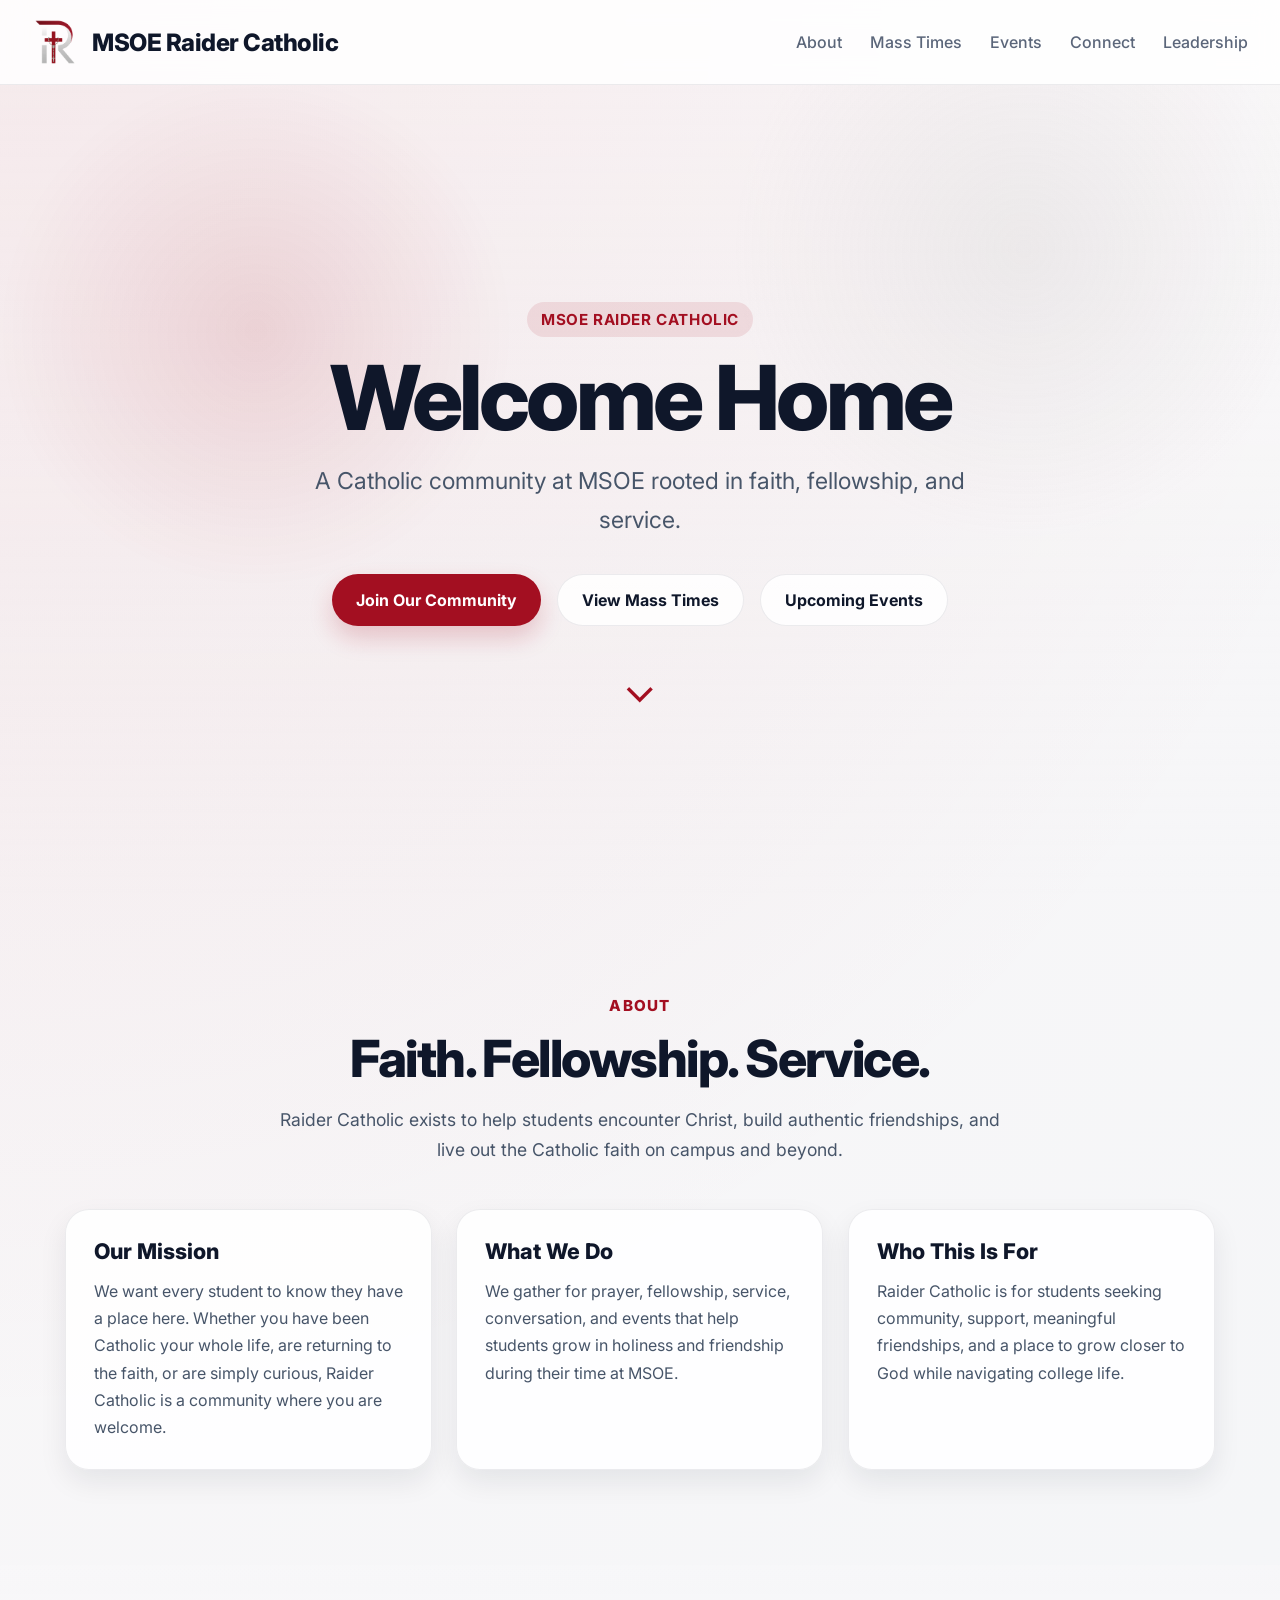
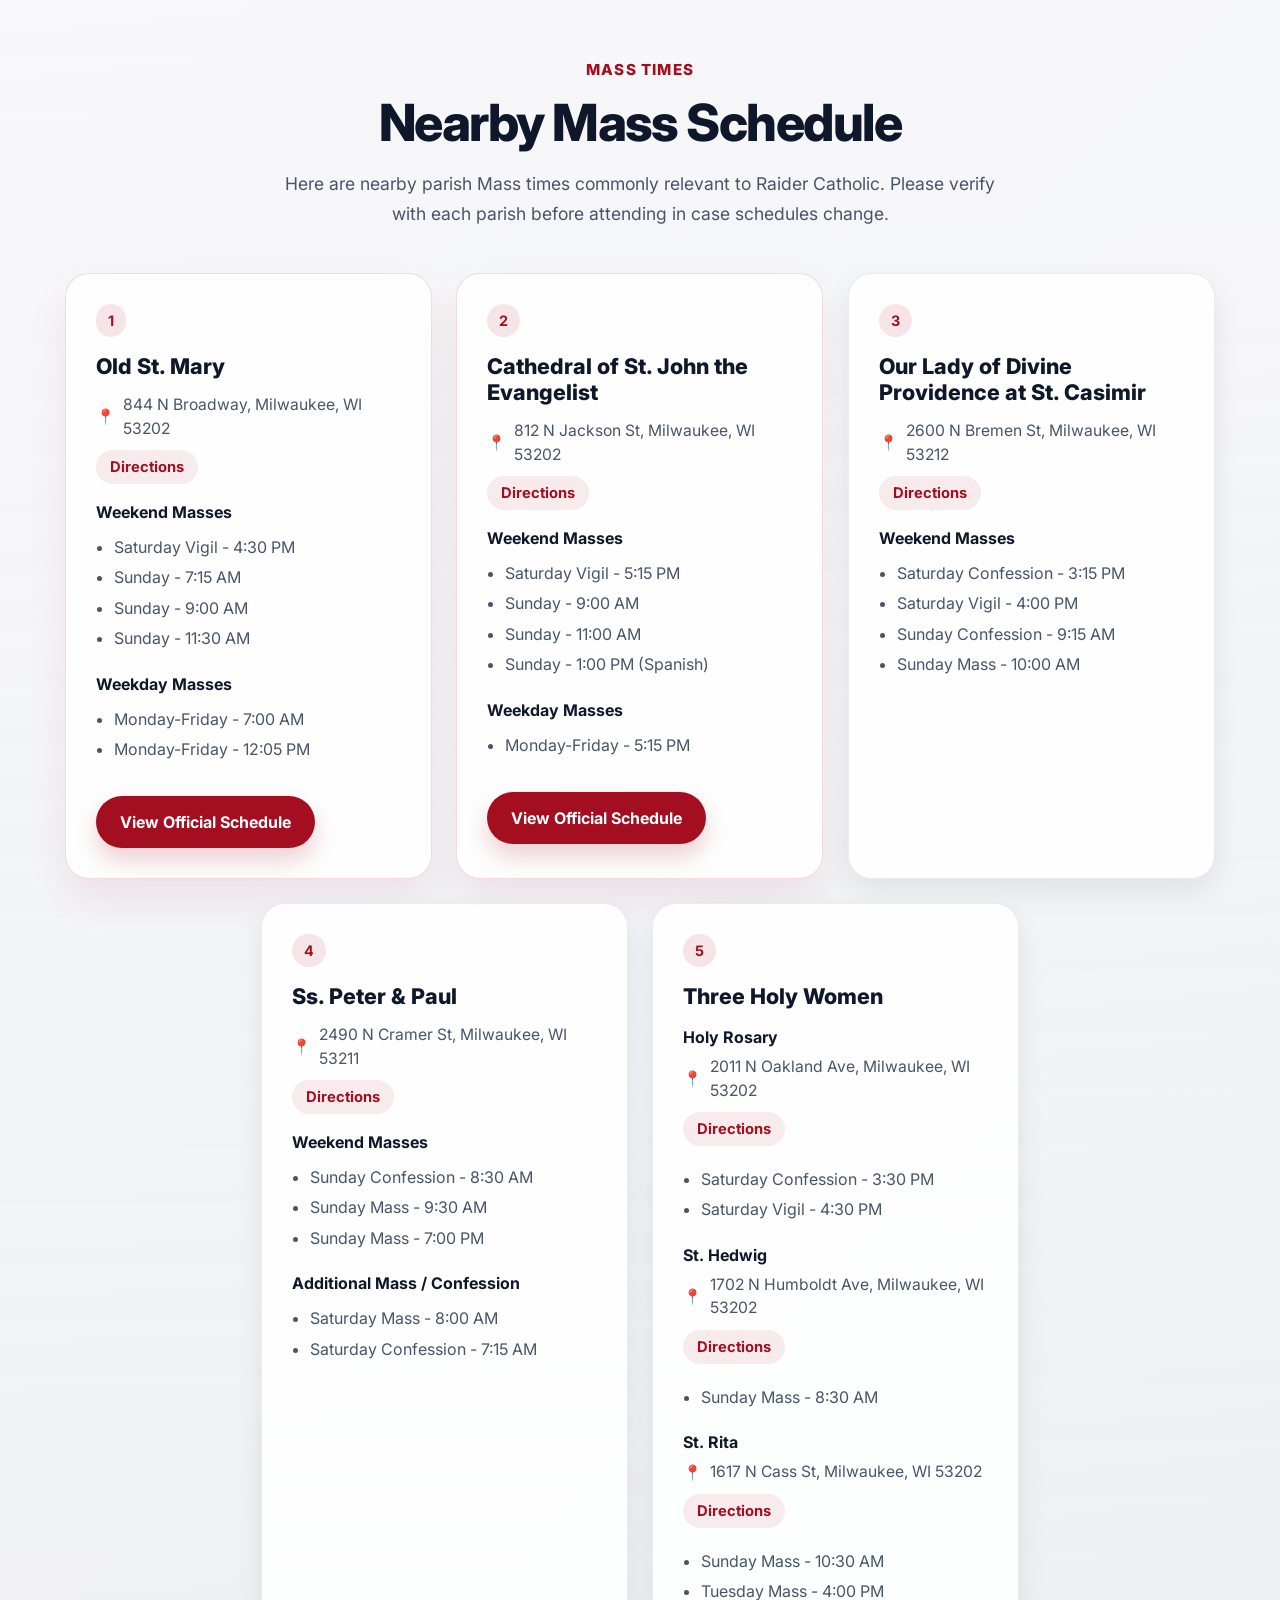
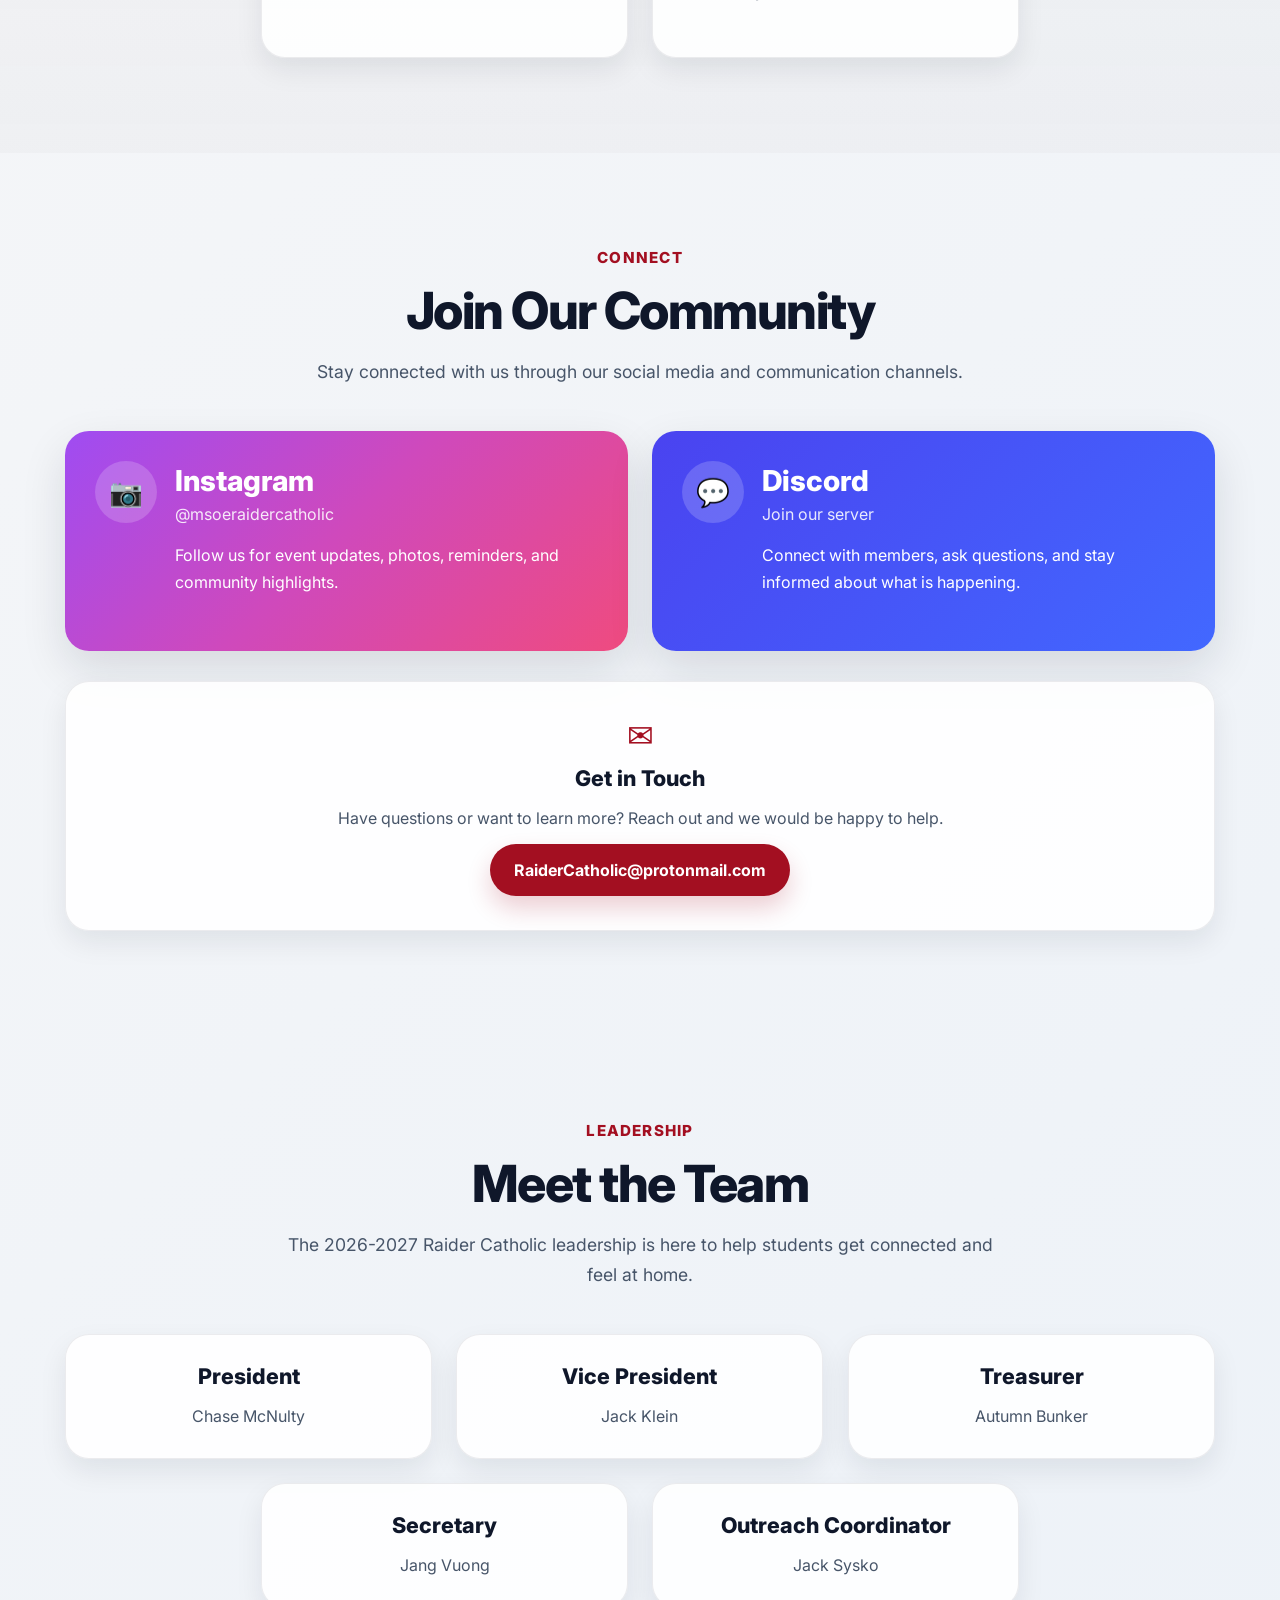
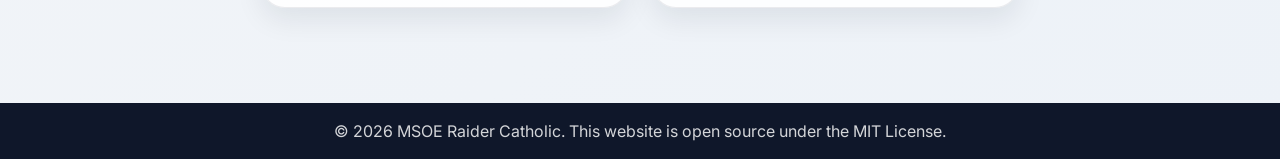
==== index.html @ ee0bc398 "Baseline before Holy Week update (2026-03-29)" ====
<!DOCTYPE html>
<html lang="en">
<head>
  <meta charset="UTF-8" />
  <meta name="viewport" content="width=device-width, initial-scale=1.0" />
  <title>MSOE Raider Catholic</title>
  <link rel="icon" type="image/png" sizes="32x32" href="assets/favicon-32.png">
  <link rel="icon" type="image/png" sizes="48x48" href="assets/favicon-48.png">
  <link rel="apple-touch-icon" sizes="180x180" href="assets/apple-touch-icon.png">
  <meta property="og:title" content="MSOE Raider Catholic | Faith, Fellowship, and Service">
  <meta property="og:description" content="MSOE Raider Catholic is a welcoming Catholic community for students at Milwaukee School of Engineering seeking faith, friendship, service opportunities, and spiritual growth during college.">
  <meta property="og:type" content="website">
  <meta property="og:url" content="https://raidercatholic.com">
  <meta property="og:image" content="https://raidercatholic.com/assets/social-preview.png">
  <meta property="og:image:width" content="1200">
  <meta property="og:image:height" content="630">
  <link rel="preconnect" href="https://fonts.googleapis.com" />
  <link rel="preconnect" href="https://fonts.gstatic.com" crossorigin />
  <link
    href="https://fonts.googleapis.com/css2?family=Inter:wght@400;500;600;700;800&display=swap"
    rel="stylesheet"
  />
  <link rel="stylesheet" href="style.css?v=3" />
</head>
<body>
  <header class="site-header reveal">
    <div class="container nav-container">
      <a href="#" class="brand">
        <img src="assets/logo.png" alt="MSOE Raider Catholic logo" class="brand-logo" />
        <span class="brand-text">MSOE Raider Catholic</span>
      </a>

      <button
        class="menu-toggle"
        id="menuToggle"
        aria-label="Toggle navigation"
        aria-controls="siteNav"
        aria-expanded="false"
      >
        <span></span>
        <span></span>
        <span></span>
      </button>

      <nav class="site-nav" id="siteNav">
        <a href="#about">About</a>
        <a href="#mass-times">Mass Times</a>
        <a href="calendar.html">Events</a>
        <a href="#connect">Connect</a>
        <a href="#leadership">Leadership</a>
      </nav>
    </div>
  </header>

  <main>
    <section class="hero reveal">
      <div class="hero-overlay"></div>

      <div class="container hero-content">
        <p class="eyebrow">MSOE Raider Catholic</p>
        <h1>Welcome Home</h1>
        <p class="hero-subtitle">
          A Catholic community at MSOE rooted in faith, fellowship, and service.
        </p>

        <div class="hero-actions">
          <a href="#connect" class="button button-primary">Join Our Community</a>
          <a href="#mass-times" class="button button-secondary">View Mass Times</a>
          <a href="calendar.html" class="button button-secondary">Upcoming Events</a>
        </div>

        <button class="scroll-indicator" id="scrollButton" aria-label="Scroll down">
          &#8964;
        </button>
      </div>
    </section>

    <section class="section reveal" id="about">
      <div class="container">
        <div class="section-heading reveal">
          <p class="section-label">About</p>
          <h2>Faith. Fellowship. Service.</h2>
          <p class="section-subtitle">
            Raider Catholic exists to help students encounter Christ, build authentic
            friendships, and live out the Catholic faith on campus and beyond.
          </p>
        </div>

        <div class="about-grid">
          <div class="info-card reveal reveal-delay-1">
            <h3>Our Mission</h3>
            <p>
              We want every student to know they have a place here. Whether you have
              been Catholic your whole life, are returning to the faith, or are simply
              curious, Raider Catholic is a community where you are welcome.
            </p>
          </div>

          <div class="info-card reveal reveal-delay-2">
            <h3>What We Do</h3>
            <p>
              We gather for prayer, fellowship, service, conversation, and events that
              help students grow in holiness and friendship during their time at MSOE.
            </p>
          </div>

          <div class="info-card reveal reveal-delay-3">
            <h3>Who This Is For</h3>
            <p>
              Raider Catholic is for students seeking community, support, meaningful
              friendships, and a place to grow closer to God while navigating college life.
            </p>
          </div>
        </div>
      </div>
    </section>

    <section class="section mass-section reveal" id="mass-times">
      <div class="container">
        <div class="section-heading reveal">
          <p class="section-label">Mass Times</p>
          <h2>Nearby Mass Schedule</h2>
          <p class="section-subtitle">
            Here are nearby parish Mass times commonly relevant to Raider Catholic.
            Please verify with each parish before attending in case schedules change.
          </p>
        </div>

        <div class="mass-grid">
          <div class="mass-card featured-mass-card reveal reveal-delay-1">
            <div class="mass-badge">1</div>
            <h3>Old St. Mary</h3>

            <div class="mass-location">
              <div class="mass-location-row">
                <span class="mass-location-icon">📍</span>
                <span class="mass-address">844 N Broadway, Milwaukee, WI 53202</span>
              </div>
              <a
                class="map-chip"
                href="https://www.google.com/maps/search/?api=1&query=844+N+Broadway,+Milwaukee,+WI+53202"
                target="_blank"
                rel="noopener noreferrer"
              >
                Directions
              </a>
            </div>

            <h4>Weekend Masses</h4>
            <ul class="mass-list">
              <li>Saturday Vigil - 4:30 PM</li>
              <li>Sunday - 7:15 AM</li>
              <li>Sunday - 9:00 AM</li>
              <li>Sunday - 11:30 AM</li>
            </ul>

            <h4>Weekday Masses</h4>
            <ul class="mass-list">
              <li>Monday-Friday - 7:00 AM</li>
              <li>Monday-Friday - 12:05 PM</li>
            </ul>

            <a
              class="button button-primary button-inline"
              href="https://www.oldsaintmary.org/mass-times/"
              target="_blank"
              rel="noopener noreferrer"
            >
              View Official Schedule
            </a>
          </div>

          <div class="mass-card featured-mass-card reveal reveal-delay-2">
            <div class="mass-badge">2</div>
            <h3>Cathedral of St. John the Evangelist</h3>

            <div class="mass-location">
              <div class="mass-location-row">
                <span class="mass-location-icon">📍</span>
                <span class="mass-address">812 N Jackson St, Milwaukee, WI 53202</span>
              </div>
              <a
                class="map-chip"
                href="https://www.google.com/maps/search/?api=1&query=812+N+Jackson+St,+Milwaukee,+WI+53202"
                target="_blank"
                rel="noopener noreferrer"
              >
                Directions
              </a>
            </div>

            <h4>Weekend Masses</h4>
            <ul class="mass-list">
              <li>Saturday Vigil - 5:15 PM</li>
              <li>Sunday - 9:00 AM</li>
              <li>Sunday - 11:00 AM</li>
              <li>Sunday - 1:00 PM (Spanish)</li>
            </ul>

            <h4>Weekday Masses</h4>
            <ul class="mass-list">
              <li>Monday-Friday - 5:15 PM</li>
            </ul>

            <a
              class="button button-primary button-inline"
              href="https://www.stjohncathedral.org/index.php/schedule/"
              target="_blank"
              rel="noopener noreferrer"
            >
              View Official Schedule
            </a>
          </div>

          <div class="mass-card reveal reveal-delay-3">
            <div class="mass-badge">3</div>
            <h3>Our Lady of Divine Providence at St. Casimir</h3>

            <div class="mass-location">
              <div class="mass-location-row">
                <span class="mass-location-icon">📍</span>
                <span class="mass-address">2600 N Bremen St, Milwaukee, WI 53212</span>
              </div>
              <a
                class="map-chip"
                href="https://www.google.com/maps/search/?api=1&query=2600+N+Bremen+St,+Milwaukee,+WI+53212"
                target="_blank"
                rel="noopener noreferrer"
              >
                Directions
              </a>
            </div>

            <h4>Weekend Masses</h4>
            <ul class="mass-list">
              <li>Saturday Confession - 3:15 PM</li>
              <li>Saturday Vigil - 4:00 PM</li>
              <li>Sunday Confession - 9:15 AM</li>
              <li>Sunday Mass - 10:00 AM</li>
            </ul>
          </div>

          <div class="mass-card reveal reveal-delay-1">
            <div class="mass-badge">4</div>
            <h3>Ss. Peter &amp; Paul</h3>

            <div class="mass-location">
              <div class="mass-location-row">
                <span class="mass-location-icon">📍</span>
                <span class="mass-address">2490 N Cramer St, Milwaukee, WI 53211</span>
              </div>
              <a
                class="map-chip"
                href="https://www.google.com/maps/search/?api=1&query=2490+N+Cramer+St,+Milwaukee,+WI+53211"
                target="_blank"
                rel="noopener noreferrer"
              >
                Directions
              </a>
            </div>

            <h4>Weekend Masses</h4>
            <ul class="mass-list">
              <li>Sunday Confession - 8:30 AM</li>
              <li>Sunday Mass - 9:30 AM</li>
              <li>Sunday Mass - 7:00 PM</li>
            </ul>

            <h4>Additional Mass / Confession</h4>
            <ul class="mass-list">
              <li>Saturday Mass - 8:00 AM</li>
              <li>Saturday Confession - 7:15 AM</li>
            </ul>
          </div>

          <div class="mass-card reveal reveal-delay-2">
            <div class="mass-badge">5</div>
            <h3>Three Holy Women</h3>

            <h4>Holy Rosary</h4>
            <div class="mass-location mass-location-subgroup">
              <div class="mass-location-row">
                <span class="mass-location-icon">📍</span>
                <span class="mass-address">2011 N Oakland Ave, Milwaukee, WI 53202</span>
              </div>
              <a
                class="map-chip"
                href="https://www.google.com/maps/search/?api=1&query=2011+N+Oakland+Ave,+Milwaukee,+WI+53202"
                target="_blank"
                rel="noopener noreferrer"
              >
                Directions
              </a>
            </div>
            <ul class="mass-list">
              <li>Saturday Confession - 3:30 PM</li>
              <li>Saturday Vigil - 4:30 PM</li>
            </ul>

            <h4>St. Hedwig</h4>
            <div class="mass-location mass-location-subgroup">
              <div class="mass-location-row">
                <span class="mass-location-icon">📍</span>
                <span class="mass-address">1702 N Humboldt Ave, Milwaukee, WI 53202</span>
              </div>
              <a
                class="map-chip"
                href="https://www.google.com/maps/search/?api=1&query=1702+N+Humboldt+Ave,+Milwaukee,+WI+53202"
                target="_blank"
                rel="noopener noreferrer"
              >
                Directions
              </a>
            </div>
            <ul class="mass-list">
              <li>Sunday Mass - 8:30 AM</li>
            </ul>

            <h4>St. Rita</h4>
            <div class="mass-location mass-location-subgroup">
              <div class="mass-location-row">
                <span class="mass-location-icon">📍</span>
                <span class="mass-address">1617 N Cass St, Milwaukee, WI 53202</span>
              </div>
              <a
                class="map-chip"
                href="https://www.google.com/maps/search/?api=1&query=1617+N+Cass+St,+Milwaukee,+WI+53202"
                target="_blank"
                rel="noopener noreferrer"
              >
                Directions
              </a>
            </div>
            <ul class="mass-list">
              <li>Sunday Mass - 10:30 AM</li>
              <li>Tuesday Mass - 4:00 PM</li>
            </ul>
          </div>
        </div>
      </div>
    </section>

    <section class="section reveal" id="connect">
      <div class="container">
        <div class="section-heading reveal">
          <p class="section-label">Connect</p>
          <h2>Join Our Community</h2>
          <p class="section-subtitle">
            Stay connected with us through our social media and communication channels.
          </p>
        </div>

        <div class="card-grid">
          <a
            class="social-card instagram-card reveal reveal-delay-1"
            href="https://www.instagram.com/msoeraidercatholic/?utm_source=ig_web_button_share_sheet"
            target="_blank"
            rel="noopener noreferrer"
          >
            <div class="card-icon">📷</div>
            <div class="card-text">
              <h3>Instagram</h3>
              <p class="card-handle">@msoeraidercatholic</p>
              <p>Follow us for event updates, photos, reminders, and community highlights.</p>
            </div>
          </a>

          <a
            class="social-card discord-card reveal reveal-delay-2"
            href="https://discord.gg/pA2ScFbnUF"
            target="_blank"
            rel="noopener noreferrer"
          >
            <div class="card-icon">💬</div>
            <div class="card-text">
              <h3>Discord</h3>
              <p class="card-handle">Join our server</p>
              <p>Connect with members, ask questions, and stay informed about what is happening.</p>
            </div>
          </a>
        </div>

        <div class="contact-card reveal reveal-delay-3">
          <div class="contact-icon">✉</div>
          <h3>Get in Touch</h3>
          <p>
            Have questions or want to learn more? Reach out and we would be happy to help.
          </p>
          <a class="button button-primary button-inline" href="mailto:RaiderCatholic@protonmail.com">
            RaiderCatholic@protonmail.com
          </a>
        </div>
      </div>
    </section>

    <section class="section reveal" id="leadership">
      <div class="container">
        <div class="section-heading reveal">
          <p class="section-label">Leadership</p>
          <h2>Meet the Team</h2>
          <p class="section-subtitle">
            The 2026-2027 Raider Catholic leadership is here to help students get connected and feel at home.
          </p>
        </div>

        <div class="leadership-grid">
          <div class="leader-card reveal reveal-delay-1">
            <h3>President</h3>
            <p>Chase McNulty</p>
          </div>

          <div class="leader-card reveal reveal-delay-2">
            <h3>Vice President</h3>
            <p>Jack Klein</p>
          </div>

          <div class="leader-card reveal reveal-delay-3">
            <h3>Treasurer</h3>
            <p>Autumn Bunker</p>
          </div>

          <div class="leader-card reveal reveal-delay-1">
            <h3>Secretary</h3>
            <p>Jang Vuong</p>
          </div>

          <div class="leader-card reveal reveal-delay-2">
            <h3>Outreach Coordinator</h3>
            <p>Jack Sysko</p>
          </div>
        </div>
      </div>
    </section>
  </main>

  <footer class="site-footer reveal">
    <div class="container footer-content">
      <p>&copy; 2026 MSOE Raider Catholic. This website is open source under the MIT License.</p>
    </div>
  </footer>

  <script src="script.js?v=3"></script>
</body>
</html>
---- style.css ----
:root {
  --raider-red: #a30f21;
  --raider-red-dark: #7f0c1a;
  --raider-silver: #b9b9b9;
  --raider-silver-dark: #8f8f8f;
  --navy: #0f172a;
  --navy-soft: #475569;
  --bg-main: #f7f5f6;
  --bg-alt: #eef2f7;
  --white: #ffffff;
  --border: rgba(15, 23, 42, 0.08);
  --shadow: 0 18px 45px rgba(15, 23, 42, 0.12);
  --shadow-soft: 0 12px 28px rgba(15, 23, 42, 0.08);
  --radius-lg: 24px;
  --radius-md: 18px;
  --radius-sm: 12px;
  --max-width: 1150px;
  --header-height: 84px;
}

* {
  box-sizing: border-box;
}

html {
  scroll-behavior: smooth;
}

body {
  margin: 0;
  font-family: "Inter", Arial, Helvetica, sans-serif;
  color: var(--navy);
  background:
    radial-gradient(circle at top left, rgba(163, 15, 33, 0.08), transparent 28%),
    linear-gradient(135deg, #faf7f8 0%, #f5f6f8 45%, #edf2f8 100%);
}

img {
  display: block;
  max-width: 100%;
}

a {
  color: inherit;
  text-decoration: none;
}

button {
  font: inherit;
}

.container {
  width: min(92%, var(--max-width));
  margin: 0 auto;
}

.site-header {
  position: sticky;
  top: 0;
  z-index: 1000;
  background: rgba(255, 255, 255, 0.88);
  backdrop-filter: blur(12px);
  border-bottom: 1px solid var(--border);
}

.nav-container {
  width: 100%;
  max-width: none;
  min-height: var(--header-height);
  display: flex;
  align-items: center;
  justify-content: space-between;
  gap: 20px;
  padding: 0 32px;
  margin: 0;
}

.brand {
  display: flex;
  align-items: center;
  gap: 14px;
  flex-shrink: 0;
}

.brand-logo {
  width: 46px;
  height: 46px;
  object-fit: contain;
}

.brand-text {
  font-size: 1.5rem;
  font-weight: 800;
  letter-spacing: -0.02em;
  white-space: nowrap;
}

.site-nav {
  display: flex;
  align-items: center;
  gap: 28px;
  margin-left: auto;
}

.site-nav a {
  font-weight: 500;
  color: #5b667a;
  transition: color 0.22s ease;
}

.site-nav a:hover {
  color: var(--raider-red);
}

.menu-toggle {
  display: none;
  background: transparent;
  border: none;
  cursor: pointer;
  padding: 0;
  flex-direction: column;
  gap: 5px;
}

.menu-toggle span {
  width: 28px;
  height: 3px;
  background: var(--navy);
  border-radius: 999px;
}

.hero {
  position: relative;
  min-height: calc(100vh - var(--header-height));
  display: flex;
  align-items: center;
  justify-content: center;
  overflow: hidden;
}

.hero-overlay {
  position: absolute;
  inset: 0;
  background:
    radial-gradient(circle at 20% 30%, rgba(163, 15, 33, 0.12), transparent 22%),
    radial-gradient(circle at 80% 20%, rgba(185, 185, 185, 0.18), transparent 24%),
    linear-gradient(180deg, rgba(255, 255, 255, 0.2), rgba(255, 255, 255, 0));
  pointer-events: none;
  z-index: 1;
}

.hero-content {
  position: relative;
  text-align: center;
  padding: 120px 0 90px;
  z-index: 2;
}

.eyebrow {
  display: inline-block;
  margin: 0 0 18px;
  padding: 8px 14px;
  border-radius: 999px;
  background: rgba(163, 15, 33, 0.1);
  color: var(--raider-red);
  font-size: 0.95rem;
  font-weight: 700;
  letter-spacing: 0.04em;
  text-transform: uppercase;
}

.hero h1 {
  margin: 0;
  font-size: clamp(3rem, 7vw, 5.8rem);
  font-weight: 800;
  letter-spacing: -0.04em;
  line-height: 0.95;
}

.hero-subtitle {
  width: min(700px, 92%);
  margin: 22px auto 34px;
  font-size: clamp(1.1rem, 2vw, 1.45rem);
  line-height: 1.7;
  color: var(--navy-soft);
}

.hero-actions {
  display: flex;
  justify-content: center;
  gap: 16px;
  flex-wrap: wrap;
}

.button {
  display: inline-flex;
  align-items: center;
  justify-content: center;
  min-height: 52px;
  padding: 0 24px;
  border-radius: 999px;
  font-weight: 700;
  transition:
    transform 0.22s ease,
    background 0.22s ease,
    color 0.22s ease,
    box-shadow 0.22s ease,
    border-color 0.22s ease;
}

.button:hover {
  transform: translateY(-3px);
}

.button:active {
  transform: translateY(-1px);
}

.button-primary {
  background: var(--raider-red);
  color: var(--white);
  box-shadow: 0 12px 24px rgba(163, 15, 33, 0.2);
}

.button-primary:hover {
  background: var(--raider-red-dark);
  box-shadow: 0 18px 30px rgba(163, 15, 33, 0.24);
}

.button-secondary {
  background: rgba(255, 255, 255, 0.85);
  color: var(--navy);
  border: 1px solid rgba(15, 23, 42, 0.08);
}

.button-secondary:hover {
  background: var(--white);
  box-shadow: 0 14px 24px rgba(15, 23, 42, 0.1);
}

.button-inline {
  margin-top: 12px;
}

.scroll-indicator {
  margin-top: 32px;
  border: none;
  background: transparent;
  font-size: 2.8rem;
  color: var(--raider-red);
  cursor: pointer;
  animation: scrollCue 2.2s ease-in-out infinite;
  transition: color 0.22s ease, transform 0.22s ease;
}

.scroll-indicator:hover {
  color: var(--raider-red-dark);
}

.section {
  padding: 95px 0;
}

.section-heading {
  text-align: center;
  margin-bottom: 44px;
}

.section-label {
  margin: 0 0 12px;
  font-size: 0.95rem;
  font-weight: 800;
  letter-spacing: 0.08em;
  text-transform: uppercase;
  color: var(--raider-red);
}

.section-heading h2 {
  margin: 0;
  font-size: clamp(2rem, 4vw, 3.3rem);
  font-weight: 800;
  letter-spacing: -0.03em;
}

.section-subtitle {
  width: min(720px, 95%);
  margin: 16px auto 0;
  color: var(--navy-soft);
  font-size: 1.1rem;
  line-height: 1.7;
}

.about-grid {
  display: grid;
  grid-template-columns: repeat(3, minmax(0, 1fr));
  gap: 24px;
}

.info-card,
.leader-card,
.mass-card,
.contact-card,
.event-card {
  background: rgba(255, 255, 255, 0.88);
  border: 1px solid var(--border);
  border-radius: var(--radius-lg);
  box-shadow: var(--shadow-soft);
}

.info-card,
.leader-card {
  padding: 28px;
}

.info-card h3,
.leader-card h3,
.mass-card h3,
.contact-card h3,
.event-card h3 {
  margin: 0 0 14px;
  font-size: 1.35rem;
  font-weight: 800;
}

.info-card p,
.leader-card p,
.mass-card p,
.contact-card p,
.event-card p {
  margin: 0;
  color: var(--navy-soft);
  line-height: 1.7;
}

.mass-section {
  background: linear-gradient(180deg, rgba(255, 255, 255, 0.2), rgba(185, 185, 185, 0.08));
}

.mass-grid {
  display: grid;
  grid-template-columns: repeat(6, 1fr);
  gap: 24px;
}

.mass-card {
  padding: 30px;
}

.mass-card:nth-child(1),
.mass-card:nth-child(2),
.mass-card:nth-child(3) {
  grid-column: span 2;
}

.mass-card:nth-child(4) {
  grid-column: 2 / span 2;
}

.mass-card:nth-child(5) {
  grid-column: 4 / span 2;
}

.featured-mass-card {
  border: 1px solid rgba(163, 15, 33, 0.14);
  box-shadow: 0 20px 40px rgba(163, 15, 33, 0.08);
}

.mass-badge {
  display: inline-block;
  margin-bottom: 16px;
  padding: 8px 12px;
  border-radius: 999px;
  background: rgba(163, 15, 33, 0.1);
  color: var(--raider-red);
  font-size: 0.9rem;
  font-weight: 700;
}

.mass-location {
  display: flex;
  flex-wrap: wrap;
  align-items: center;
  gap: 10px 12px;
  margin: 0 0 18px;
}

.mass-location-subgroup {
  margin-top: -2px;
}

.mass-location-row {
  display: flex;
  align-items: center;
  gap: 8px;
  min-width: 0;
}

.mass-location-icon {
  flex-shrink: 0;
  font-size: 0.95rem;
}

.mass-address {
  color: var(--navy-soft);
  font-size: 0.98rem;
  line-height: 1.5;
}

.map-chip {
  display: inline-flex;
  align-items: center;
  justify-content: center;
  min-height: 34px;
  padding: 0 14px;
  border-radius: 999px;
  background: rgba(163, 15, 33, 0.08);
  color: var(--raider-red);
  font-size: 0.92rem;
  font-weight: 700;
  transition: background 0.22s ease, color 0.22s ease, transform 0.22s ease;
}

.map-chip:hover {
  background: rgba(163, 15, 33, 0.14);
  color: var(--raider-red-dark);
  transform: translateX(3px);
}

.mass-card h4 {
  margin: 18px 0 10px;
  font-size: 1rem;
  color: var(--navy);
}

.mass-list {
  margin: 0 0 20px;
  padding-left: 18px;
  color: var(--navy-soft);
  line-height: 1.9;
}

.card-grid {
  display: grid;
  grid-template-columns: repeat(2, minmax(0, 1fr));
  gap: 24px;
  margin-bottom: 30px;
}

.social-card {
  min-height: 220px;
  border-radius: var(--radius-lg);
  padding: 30px;
  display: flex;
  gap: 18px;
  color: var(--white);
  box-shadow: var(--shadow);
  transition: transform 0.22s ease, box-shadow 0.22s ease;
}

.social-card:hover {
  transform: translateY(-4px);
  box-shadow: 0 24px 44px rgba(15, 23, 42, 0.18);
}

.instagram-card {
  background: linear-gradient(135deg, #9f4cf2 0%, #cf49bc 48%, #ef4b7f 100%);
}

.discord-card {
  background: linear-gradient(135deg, #4a43f0 0%, #4268ff 100%);
}

.card-icon {
  width: 62px;
  height: 62px;
  flex-shrink: 0;
  display: grid;
  place-items: center;
  font-size: 1.7rem;
  border-radius: 50%;
  background: rgba(255, 255, 255, 0.18);
}

.card-text h3 {
  margin: 2px 0 6px;
  font-size: 1.8rem;
  font-weight: 800;
}

.card-handle {
  margin: 0 0 18px;
  color: rgba(255, 255, 255, 0.88);
}

.card-text p:last-child {
  margin: 0;
  line-height: 1.7;
}

.contact-card {
  text-align: center;
  padding: 34px 28px;
}

.contact-icon {
  font-size: 2rem;
  color: var(--raider-red);
  margin-bottom: 10px;
}

.leadership-grid {
  display: grid;
  grid-template-columns: repeat(6, 1fr);
  gap: 24px;
}

.leader-card {
  text-align: center;
}

.leader-card:nth-child(1),
.leader-card:nth-child(2),
.leader-card:nth-child(3) {
  grid-column: span 2;
}

.leader-card:nth-child(4) {
  grid-column: 2 / span 2;
}

.leader-card:nth-child(5) {
  grid-column: 4 / span 2;
}

/* Calendar page */
.calendar-top-section {
  padding-top: 56px;
  padding-bottom: 86px;
}

.calendar-page-title {
  margin: 0;
  font-size: clamp(2.4rem, 5vw, 4rem);
  font-weight: 800;
  letter-spacing: -0.03em;
  line-height: 1;
}

.events-grid {
  display: grid;
  gap: 24px;
  grid-template-columns: repeat(2, minmax(0, 1fr));
}

.event-card {
  padding: 28px;
}

.event-card-meta {
  display: grid;
  gap: 10px;
  margin-bottom: 16px;
}

.event-meta-row {
  display: flex;
  align-items: flex-start;
  gap: 10px;
  color: var(--navy-soft);
  font-size: 0.98rem;
  line-height: 1.6;
}

.event-meta-icon {
  flex-shrink: 0;
}

.event-description {
  margin-top: 14px;
  color: var(--navy-soft);
  white-space: pre-line;
}

.calendar-actions {
  display: flex;
  align-items: center;
  justify-content: center;
  gap: 18px;
  margin-top: 32px;
  flex-wrap: wrap;
}

.button-small {
  min-height: 42px;
  padding: 0 18px;
  font-size: 0.95rem;
}

.calendar-text-link {
  font-weight: 700;
  color: var(--raider-red);
  transition: color 0.22s ease, transform 0.22s ease;
}

.calendar-text-link:hover {
  color: var(--raider-red-dark);
  transform: translateX(3px);
}

.calendar-empty {
  grid-column: 1 / -1;
  text-align: center;
  padding: 40px 24px;
}

.site-footer {
  margin-top: 0;
  width: 100%;
}

.footer-content {
  width: 100%;
  max-width: none;
  background: var(--navy);
  text-align: center;
  color: rgba(255, 255, 255, 0.82);
  padding: 18px 16px;
  margin: 0;
}

.footer-content p {
  margin: 0;
}

/* Animations */
.reveal {
  opacity: 0;
  transform: translateY(24px);
  transition:
    opacity 0.65s ease,
    transform 0.65s ease;
  will-change: opacity, transform;
}

.reveal.is-visible {
  opacity: 1;
  transform: translateY(0);
}

.reveal-delay-1 {
  transition-delay: 0.06s;
}

.reveal-delay-2 {
  transition-delay: 0.12s;
}

.reveal-delay-3 {
  transition-delay: 0.18s;
}

@keyframes scrollCue {
  0%, 100% {
    transform: translateY(0);
    opacity: 0.75;
  }
  50% {
    transform: translateY(10px);
    opacity: 1;
  }
}

@media (prefers-reduced-motion: reduce) {
  html {
    scroll-behavior: auto;
  }

  .reveal,
  .reveal.is-visible,
  .social-card,
  .button,
  .scroll-indicator,
  .site-nav,
  .map-chip,
  .calendar-text-link {
    transition: none !important;
    transform: none !important;
    opacity: 1 !important;
    animation: none !important;
  }
}

@media (max-width: 1100px) {
  .mass-grid {
    grid-template-columns: repeat(2, minmax(0, 1fr));
  }

  .mass-card:nth-child(1),
  .mass-card:nth-child(2),
  .mass-card:nth-child(3),
  .mass-card:nth-child(4),
  .mass-card:nth-child(5) {
    grid-column: auto;
  }

  .mass-card:last-child {
    grid-column: 1 / -1;
    max-width: 420px;
    justify-self: center;
  }

  .leadership-grid {
    grid-template-columns: repeat(2, minmax(0, 1fr));
  }

  .leader-card:nth-child(1),
  .leader-card:nth-child(2),
  .leader-card:nth-child(3),
  .leader-card:nth-child(4),
  .leader-card:nth-child(5) {
    grid-column: auto;
  }

  .leader-card:last-child {
    grid-column: 1 / -1;
    max-width: 420px;
    justify-self: center;
  }
}

@media (max-width: 980px) {
  .about-grid,
  .card-grid,
  .events-grid {
    grid-template-columns: 1fr;
  }

  .brand-text {
    font-size: 1.2rem;
  }

  .nav-container {
    padding: 0 24px;
  }
}

@media (max-width: 760px) {
  .menu-toggle {
    display: flex;
  }

  .nav-container {
    padding: 0 20px;
  }

  .site-nav {
    position: absolute;
    top: var(--header-height);
    right: 20px;
    width: min(260px, 92vw);
    background: rgba(255, 255, 255, 0.97);
    border: 1px solid var(--border);
    border-radius: 18px;
    box-shadow: var(--shadow-soft);
    padding: 16px;
    flex-direction: column;
    align-items: flex-start;
    gap: 14px;
    opacity: 0;
    pointer-events: none;
    transform: translateY(-14px);
    transition: opacity 0.24s ease, transform 0.24s ease;
    margin-left: 0;
  }

  .site-nav.open {
    opacity: 1;
    pointer-events: auto;
    transform: translateY(0);
  }

  .hero-content {
    padding: 100px 0 70px;
  }

  .brand-text {
    max-width: 210px;
    line-height: 1.2;
    white-space: normal;
  }

  .mass-grid,
  .leadership-grid {
    grid-template-columns: 1fr;
  }

  .mass-card:nth-child(1),
  .mass-card:nth-child(2),
  .mass-card:nth-child(3),
  .mass-card:nth-child(4),
  .mass-card:nth-child(5) {
    grid-column: auto;
  }

  .mass-card:last-child {
    grid-column: auto;
    max-width: none;
    justify-self: stretch;
  }

  .leader-card:last-child {
    grid-column: auto;
    max-width: none;
    justify-self: stretch;
  }
}

@media (max-width: 560px) {
  :root {
    --header-height: 76px;
  }

  .nav-container {
    padding: 0 16px;
  }

  .brand-logo {
    width: 40px;
    height: 40px;
  }

  .hero h1 {
    line-height: 1.02;
  }

  .hero-actions {
    flex-direction: column;
    align-items: stretch;
  }

  .button {
    width: 100%;
  }

  .social-card {
    flex-direction: column;
    min-height: auto;
  }

  .mass-location {
    flex-direction: column;
    align-items: flex-start;
  }

  .section {
    padding: 76px 0;
  }

  .info-card,
  .leader-card,
  .mass-card,
  .contact-card,
  .event-card {
    padding: 24px;
  }

  .calendar-actions {
    flex-direction: column;
    align-items: stretch;
  }

  .calendar-text-link {
    text-align: center;
  }
}
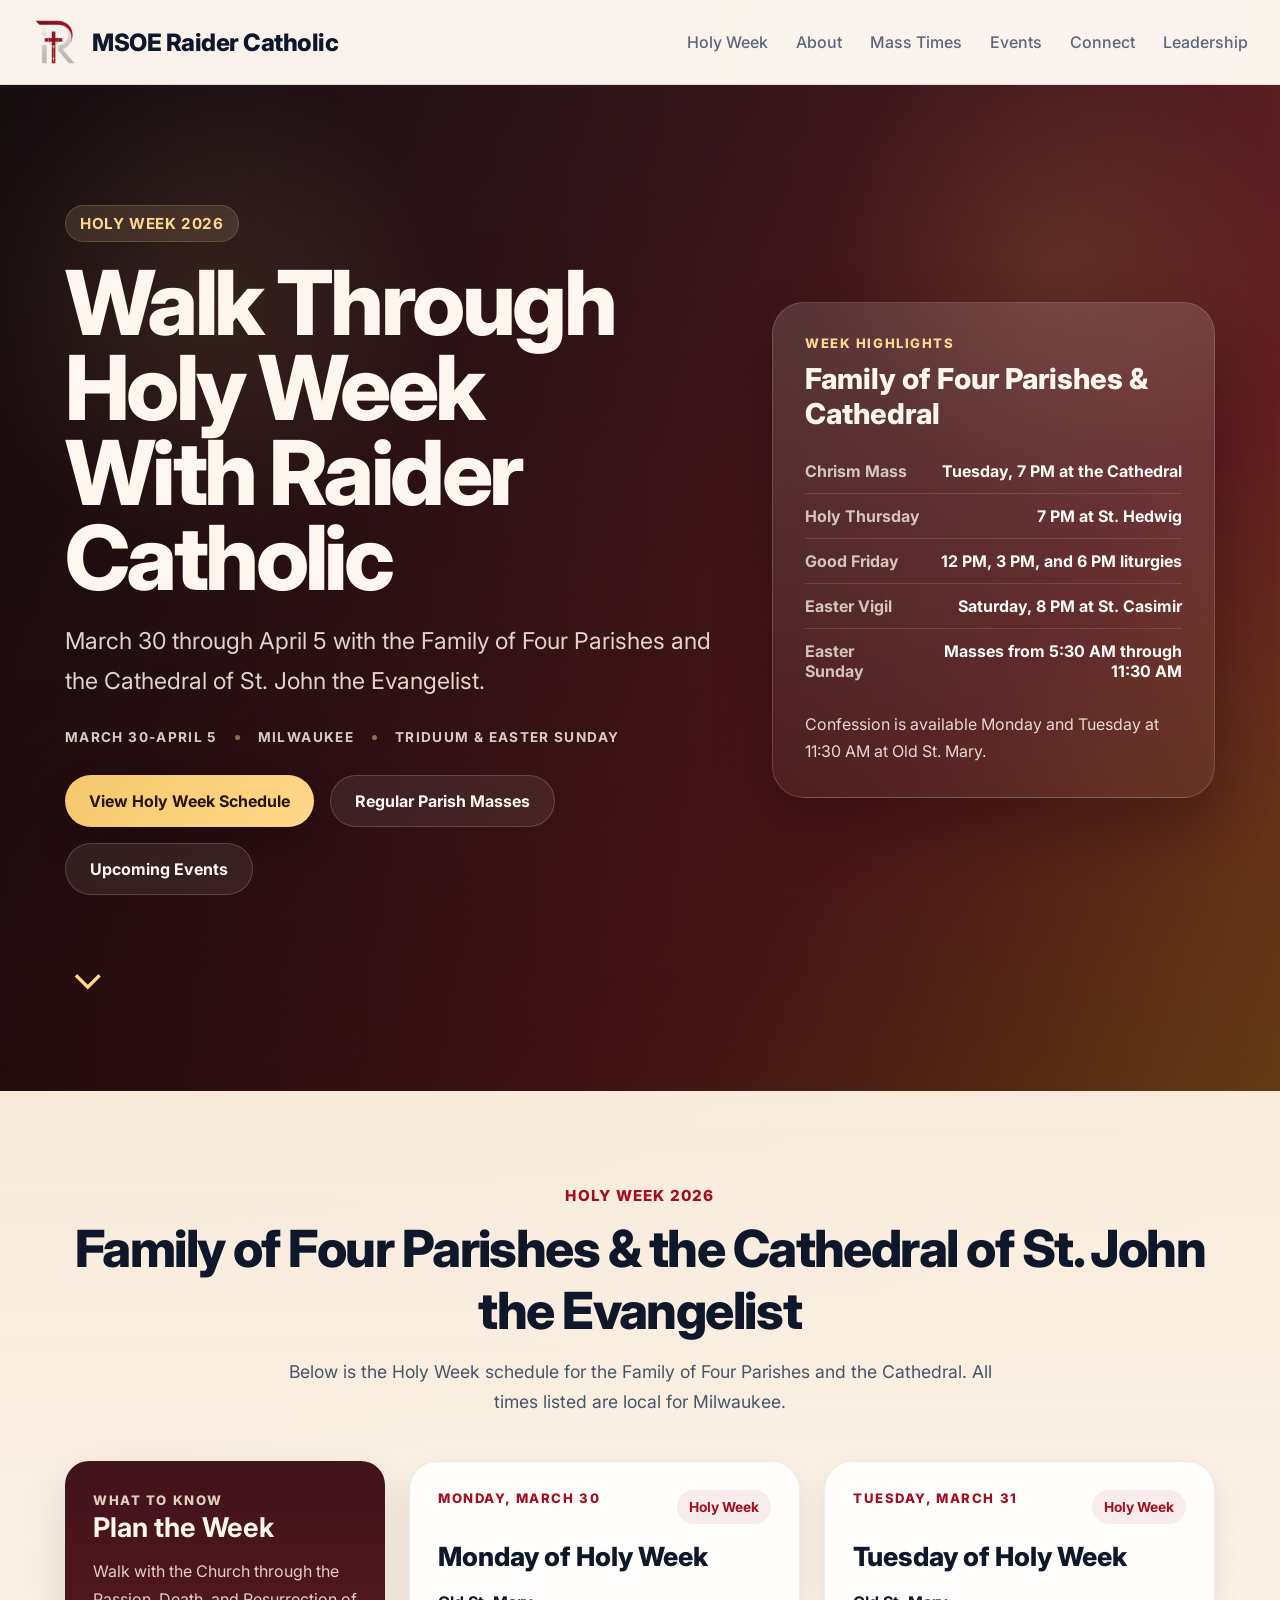
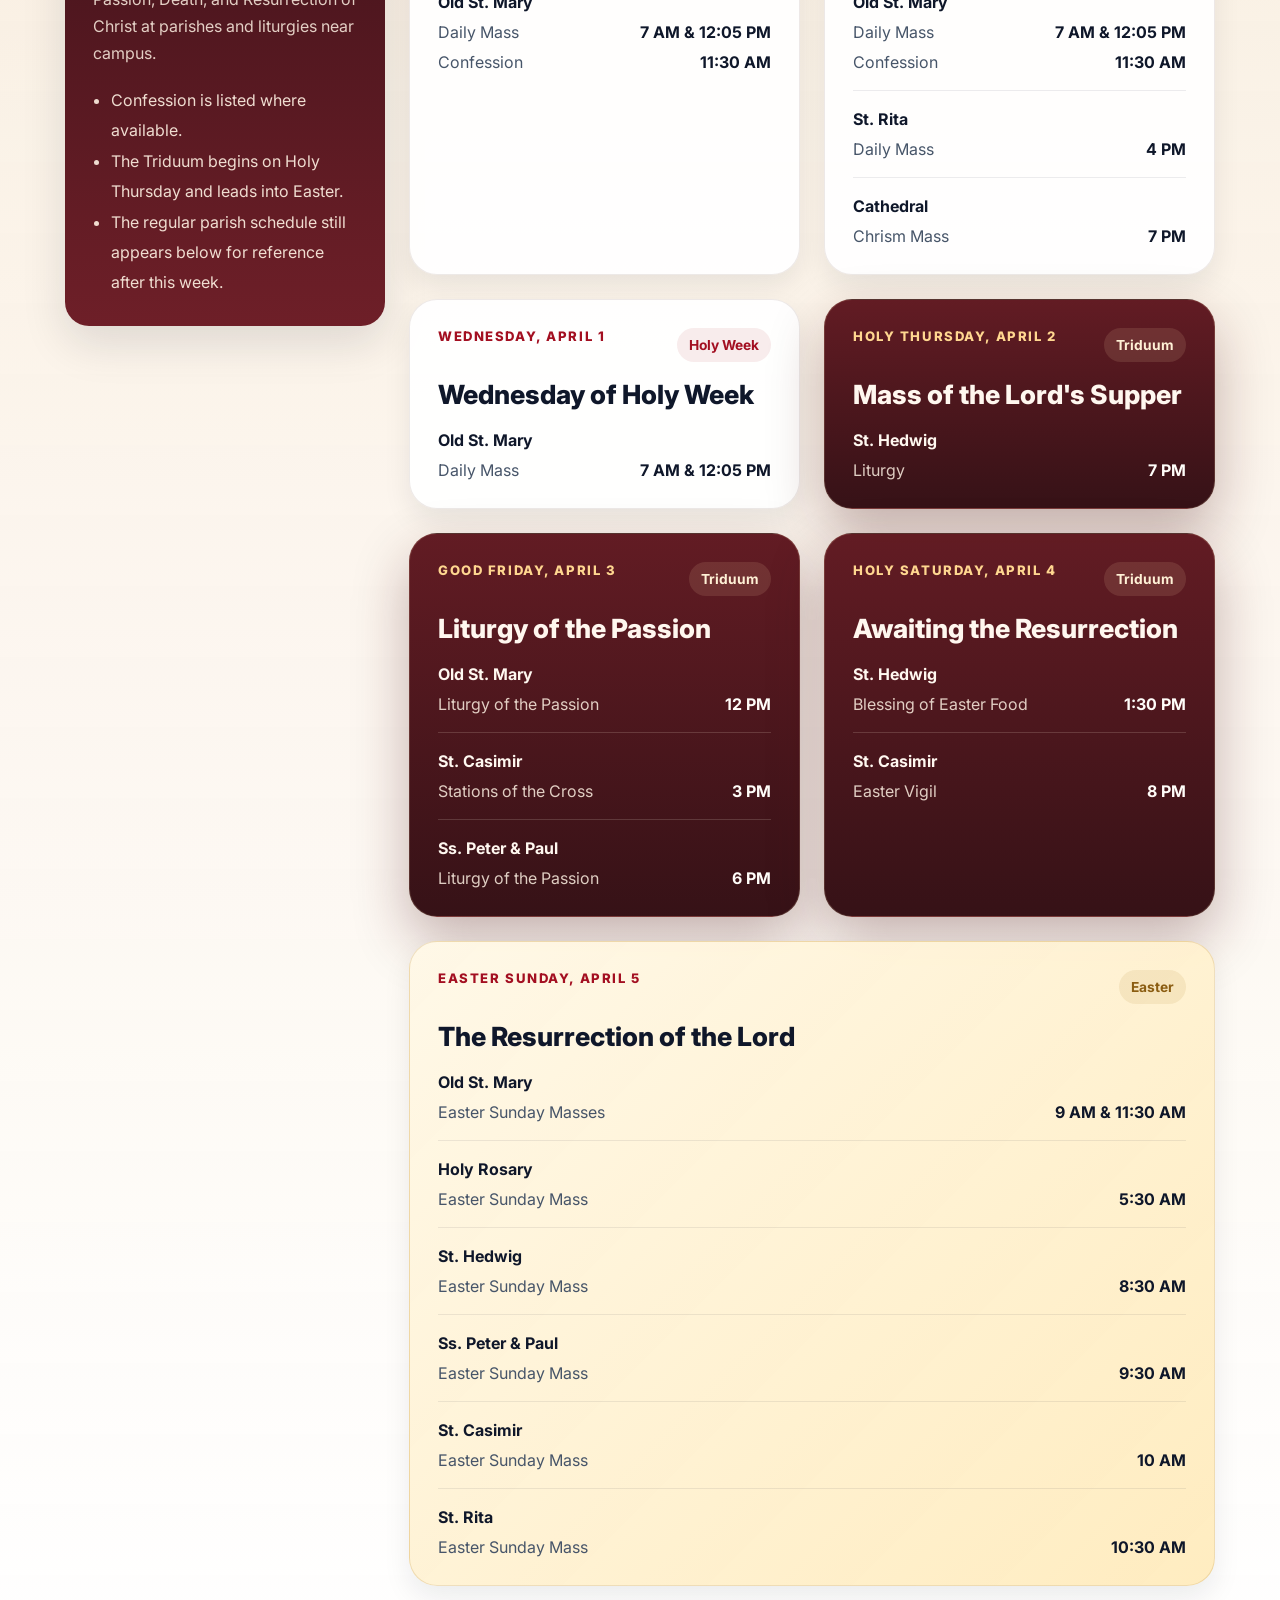
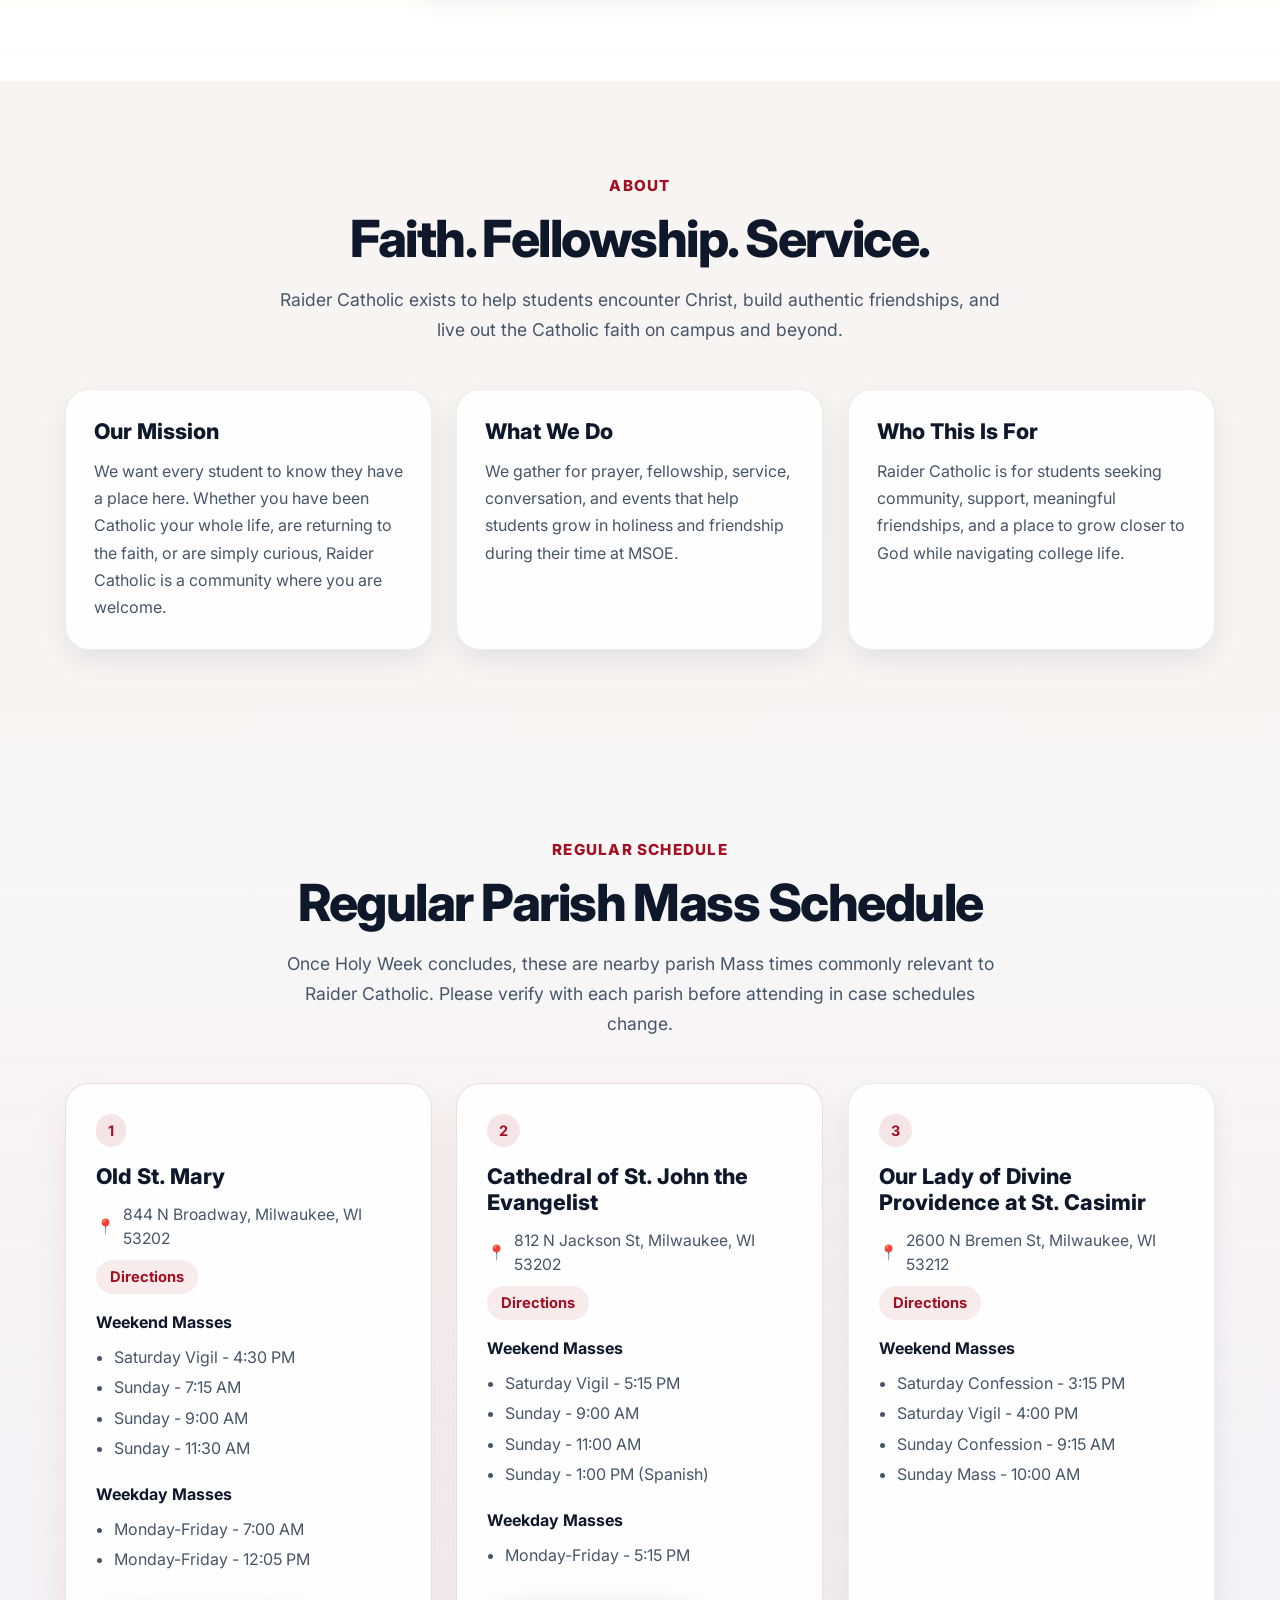
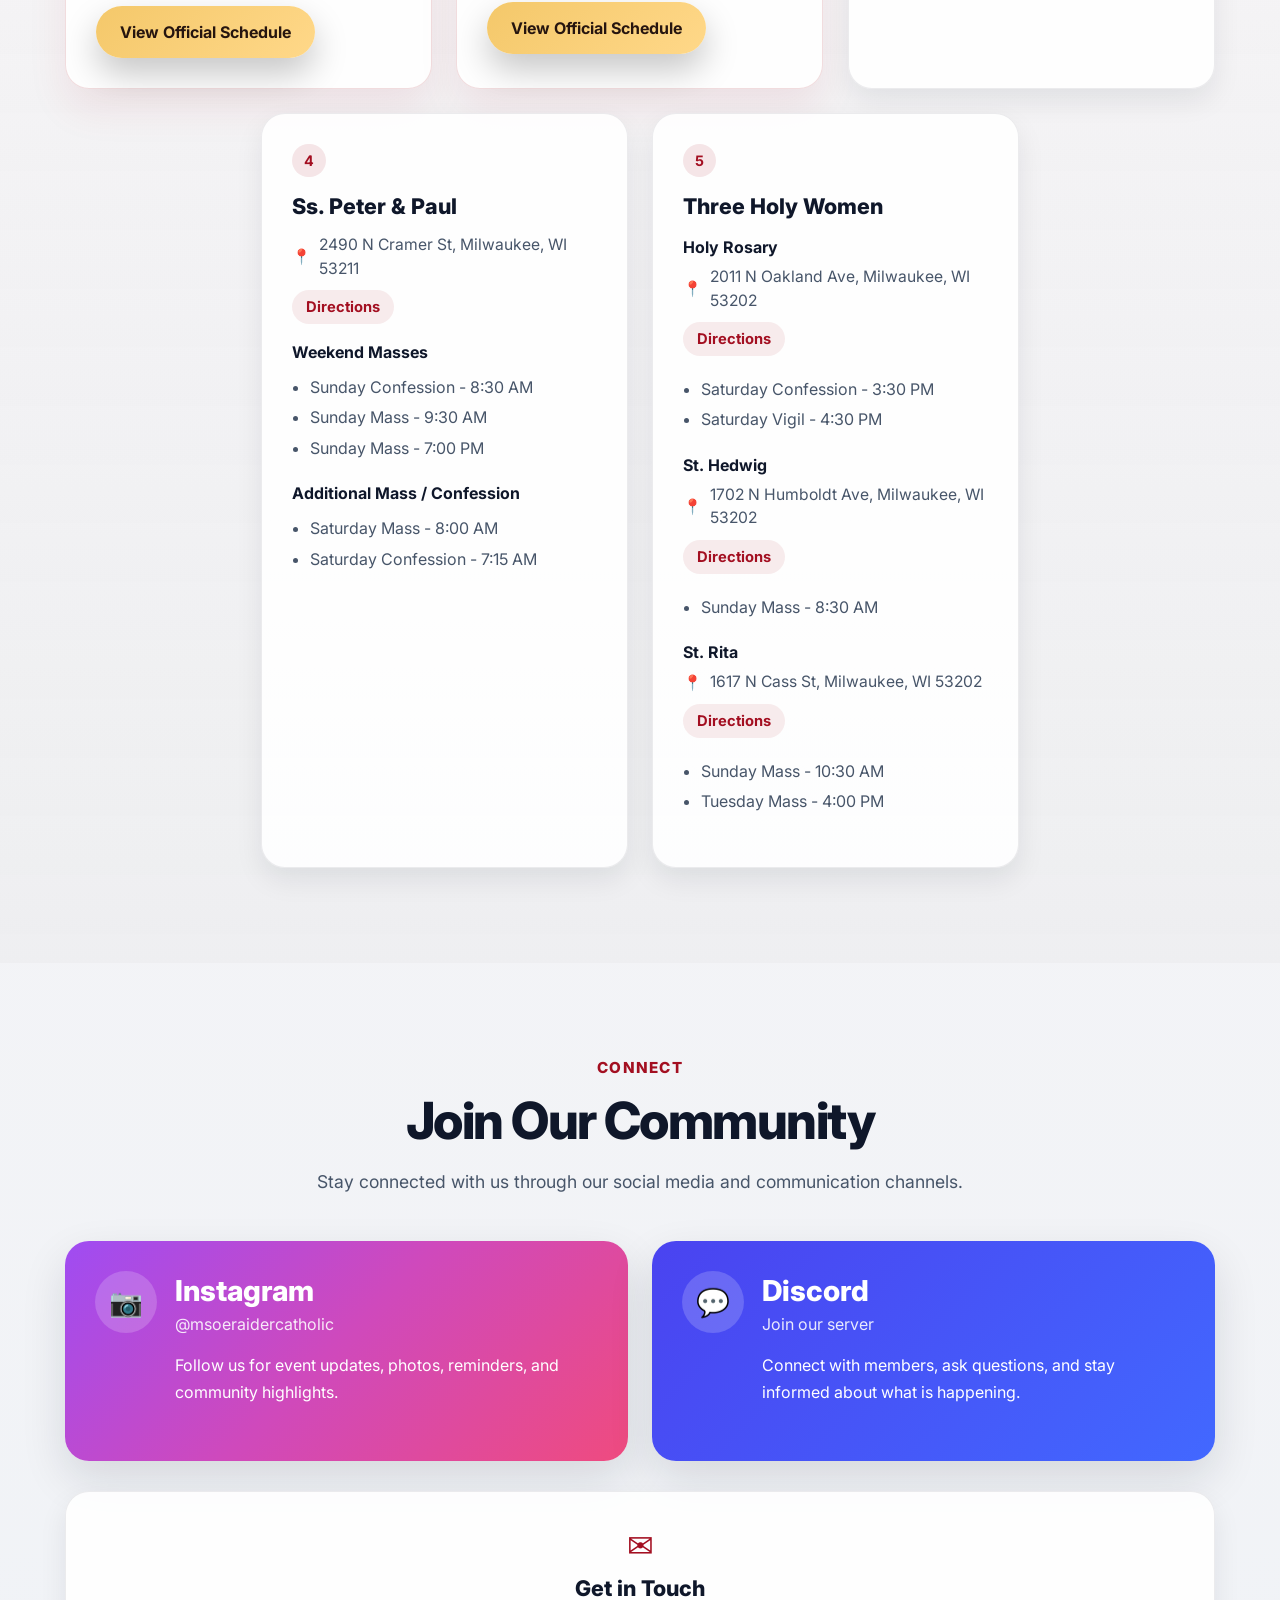
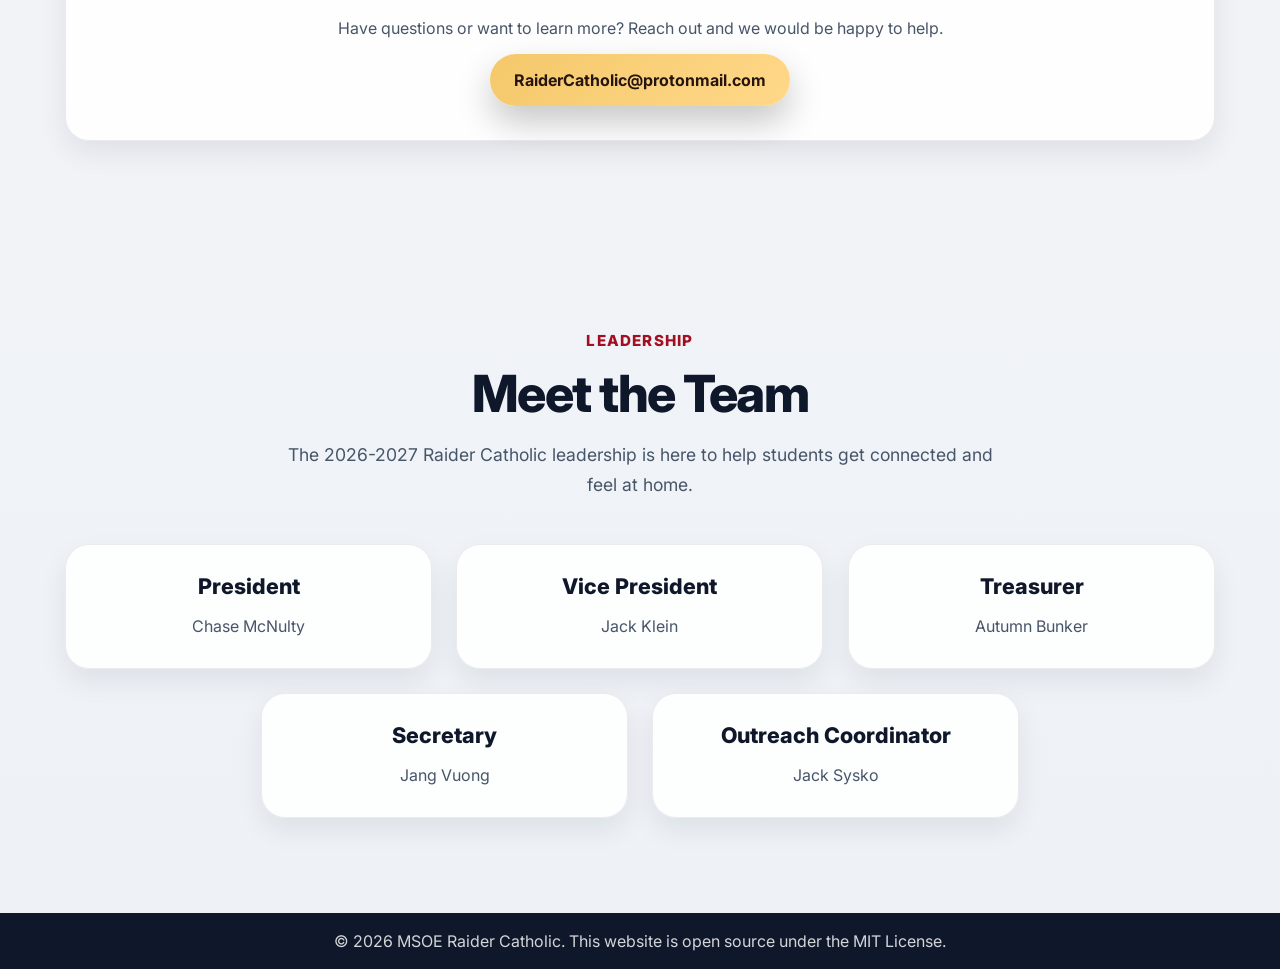
==== commit 2fb961c9: "Add Holy Week 2026 homepage theme and schedule" ====
--- a/index.html
+++ b/index.html
@@ -3,12 +3,16 @@
 <head>
   <meta charset="UTF-8" />
   <meta name="viewport" content="width=device-width, initial-scale=1.0" />
-  <title>MSOE Raider Catholic</title>
+  <title>Holy Week 2026 | MSOE Raider Catholic</title>
+  <meta
+    name="description"
+    content="Holy Week 2026 schedule for the Family of Four Parishes and the Cathedral of St. John the Evangelist, March 30 through April 5."
+  />
   <link rel="icon" type="image/png" sizes="32x32" href="assets/favicon-32.png">
   <link rel="icon" type="image/png" sizes="48x48" href="assets/favicon-48.png">
   <link rel="apple-touch-icon" sizes="180x180" href="assets/apple-touch-icon.png">
-  <meta property="og:title" content="MSOE Raider Catholic | Faith, Fellowship, and Service">
-  <meta property="og:description" content="MSOE Raider Catholic is a welcoming Catholic community for students at Milwaukee School of Engineering seeking faith, friendship, service opportunities, and spiritual growth during college.">
+  <meta property="og:title" content="Holy Week 2026 | MSOE Raider Catholic">
+  <meta property="og:description" content="Holy Week 2026 schedule for the Family of Four Parishes and the Cathedral of St. John the Evangelist, March 30 through April 5.">
   <meta property="og:type" content="website">
   <meta property="og:url" content="https://raidercatholic.com">
   <meta property="og:image" content="https://raidercatholic.com/assets/social-preview.png">
@@ -22,7 +26,7 @@
   />
   <link rel="stylesheet" href="style.css?v=3" />
 </head>
-<body>
+<body class="holy-week-home">
   <header class="site-header reveal">
     <div class="container nav-container">
       <a href="#" class="brand">
@@ -43,6 +47,7 @@
       </button>
 
       <nav class="site-nav" id="siteNav">
+        <a href="#holy-week-schedule">Holy Week</a>
         <a href="#about">About</a>
         <a href="#mass-times">Mass Times</a>
         <a href="calendar.html">Events</a>
@@ -56,22 +61,257 @@
     <section class="hero reveal">
       <div class="hero-overlay"></div>
 
-      <div class="container hero-content">
-        <p class="eyebrow">MSOE Raider Catholic</p>
-        <h1>Welcome Home</h1>
-        <p class="hero-subtitle">
-          A Catholic community at MSOE rooted in faith, fellowship, and service.
-        </p>
-
-        <div class="hero-actions">
-          <a href="#connect" class="button button-primary">Join Our Community</a>
-          <a href="#mass-times" class="button button-secondary">View Mass Times</a>
-          <a href="calendar.html" class="button button-secondary">Upcoming Events</a>
-        </div>
-
-        <button class="scroll-indicator" id="scrollButton" aria-label="Scroll down">
+      <div class="container hero-content holy-week-hero-layout">
+        <div class="holy-week-hero-copy">
+          <p class="eyebrow">Holy Week 2026</p>
+          <h1>Walk Through Holy Week With Raider Catholic</h1>
+          <p class="hero-subtitle">
+            March 30 through April 5 with the Family of Four Parishes and the
+            Cathedral of St. John the Evangelist.
+          </p>
+
+          <div class="hero-meta">
+            <span class="hero-meta-chip">March 30-April 5</span>
+            <span class="hero-meta-chip">Milwaukee</span>
+            <span class="hero-meta-chip">Triduum &amp; Easter Sunday</span>
+          </div>
+
+          <div class="hero-actions">
+            <a href="#holy-week-schedule" class="button button-primary">View Holy Week Schedule</a>
+            <a href="#mass-times" class="button button-secondary">Regular Parish Masses</a>
+            <a href="calendar.html" class="button button-secondary">Upcoming Events</a>
+          </div>
+        </div>
+
+        <aside class="holy-week-hero-panel reveal reveal-delay-1">
+          <p class="holy-week-panel-label">Week Highlights</p>
+          <h2>Family of Four Parishes &amp; Cathedral</h2>
+          <ul class="holy-week-hero-list">
+            <li>
+              <span>Chrism Mass</span>
+              <strong>Tuesday, 7 PM at the Cathedral</strong>
+            </li>
+            <li>
+              <span>Holy Thursday</span>
+              <strong>7 PM at St. Hedwig</strong>
+            </li>
+            <li>
+              <span>Good Friday</span>
+              <strong>12 PM, 3 PM, and 6 PM liturgies</strong>
+            </li>
+            <li>
+              <span>Easter Vigil</span>
+              <strong>Saturday, 8 PM at St. Casimir</strong>
+            </li>
+            <li>
+              <span>Easter Sunday</span>
+              <strong>Masses from 5:30 AM through 11:30 AM</strong>
+            </li>
+          </ul>
+          <p class="holy-week-panel-note">
+            Confession is available Monday and Tuesday at 11:30 AM at Old St. Mary.
+          </p>
+        </aside>
+
+        <button
+          class="scroll-indicator"
+          id="scrollButton"
+          data-scroll-target="holy-week-schedule"
+          aria-label="Scroll to Holy Week schedule"
+        >
           &#8964;
         </button>
+      </div>
+    </section>
+
+    <section class="section holy-week-section reveal" id="holy-week-schedule">
+      <div class="container">
+        <div class="section-heading reveal">
+          <p class="section-label">Holy Week 2026</p>
+          <h2>Family of Four Parishes &amp; the Cathedral of St. John the Evangelist</h2>
+          <p class="section-subtitle">
+            Below is the Holy Week schedule for the Family of Four Parishes and the
+            Cathedral. All times listed are local for Milwaukee.
+          </p>
+        </div>
+
+        <div class="holy-week-layout">
+          <aside class="holy-week-intro-card reveal reveal-delay-1">
+            <p class="holy-week-intro-label">What To Know</p>
+            <h3>Plan the Week</h3>
+            <p>
+              Walk with the Church through the Passion, Death, and Resurrection of Christ
+              at parishes and liturgies near campus.
+            </p>
+            <ul class="holy-week-note-list">
+              <li>Confession is listed where available.</li>
+              <li>The Triduum begins on Holy Thursday and leads into Easter.</li>
+              <li>The regular parish schedule still appears below for reference after this week.</li>
+            </ul>
+          </aside>
+
+          <div class="holy-week-day-grid">
+            <article class="holy-week-day-card reveal reveal-delay-1">
+              <div class="holy-week-day-top">
+                <p class="holy-week-day-date">Monday, March 30</p>
+                <span class="holy-week-day-tag">Holy Week</span>
+              </div>
+              <h3>Monday of Holy Week</h3>
+              <div class="holy-week-entry">
+                <h4>Old St. Mary</h4>
+                <ul class="holy-week-service-list">
+                  <li><span>Daily Mass</span><strong>7 AM &amp; 12:05 PM</strong></li>
+                  <li><span>Confession</span><strong>11:30 AM</strong></li>
+                </ul>
+              </div>
+            </article>
+
+            <article class="holy-week-day-card reveal reveal-delay-2">
+              <div class="holy-week-day-top">
+                <p class="holy-week-day-date">Tuesday, March 31</p>
+                <span class="holy-week-day-tag">Holy Week</span>
+              </div>
+              <h3>Tuesday of Holy Week</h3>
+              <div class="holy-week-entry">
+                <h4>Old St. Mary</h4>
+                <ul class="holy-week-service-list">
+                  <li><span>Daily Mass</span><strong>7 AM &amp; 12:05 PM</strong></li>
+                  <li><span>Confession</span><strong>11:30 AM</strong></li>
+                </ul>
+              </div>
+              <div class="holy-week-entry">
+                <h4>St. Rita</h4>
+                <ul class="holy-week-service-list">
+                  <li><span>Daily Mass</span><strong>4 PM</strong></li>
+                </ul>
+              </div>
+              <div class="holy-week-entry">
+                <h4>Cathedral</h4>
+                <ul class="holy-week-service-list">
+                  <li><span>Chrism Mass</span><strong>7 PM</strong></li>
+                </ul>
+              </div>
+            </article>
+
+            <article class="holy-week-day-card reveal reveal-delay-3">
+              <div class="holy-week-day-top">
+                <p class="holy-week-day-date">Wednesday, April 1</p>
+                <span class="holy-week-day-tag">Holy Week</span>
+              </div>
+              <h3>Wednesday of Holy Week</h3>
+              <div class="holy-week-entry">
+                <h4>Old St. Mary</h4>
+                <ul class="holy-week-service-list">
+                  <li><span>Daily Mass</span><strong>7 AM &amp; 12:05 PM</strong></li>
+                </ul>
+              </div>
+            </article>
+
+            <article class="holy-week-day-card holy-week-triduum reveal reveal-delay-1">
+              <div class="holy-week-day-top">
+                <p class="holy-week-day-date">Holy Thursday, April 2</p>
+                <span class="holy-week-day-tag">Triduum</span>
+              </div>
+              <h3>Mass of the Lord's Supper</h3>
+              <div class="holy-week-entry">
+                <h4>St. Hedwig</h4>
+                <ul class="holy-week-service-list">
+                  <li><span>Liturgy</span><strong>7 PM</strong></li>
+                </ul>
+              </div>
+            </article>
+
+            <article class="holy-week-day-card holy-week-triduum reveal reveal-delay-2">
+              <div class="holy-week-day-top">
+                <p class="holy-week-day-date">Good Friday, April 3</p>
+                <span class="holy-week-day-tag">Triduum</span>
+              </div>
+              <h3>Liturgy of the Passion</h3>
+              <div class="holy-week-entry">
+                <h4>Old St. Mary</h4>
+                <ul class="holy-week-service-list">
+                  <li><span>Liturgy of the Passion</span><strong>12 PM</strong></li>
+                </ul>
+              </div>
+              <div class="holy-week-entry">
+                <h4>St. Casimir</h4>
+                <ul class="holy-week-service-list">
+                  <li><span>Stations of the Cross</span><strong>3 PM</strong></li>
+                </ul>
+              </div>
+              <div class="holy-week-entry">
+                <h4>Ss. Peter &amp; Paul</h4>
+                <ul class="holy-week-service-list">
+                  <li><span>Liturgy of the Passion</span><strong>6 PM</strong></li>
+                </ul>
+              </div>
+            </article>
+
+            <article class="holy-week-day-card holy-week-triduum reveal reveal-delay-3">
+              <div class="holy-week-day-top">
+                <p class="holy-week-day-date">Holy Saturday, April 4</p>
+                <span class="holy-week-day-tag">Triduum</span>
+              </div>
+              <h3>Awaiting the Resurrection</h3>
+              <div class="holy-week-entry">
+                <h4>St. Hedwig</h4>
+                <ul class="holy-week-service-list">
+                  <li><span>Blessing of Easter Food</span><strong>1:30 PM</strong></li>
+                </ul>
+              </div>
+              <div class="holy-week-entry">
+                <h4>St. Casimir</h4>
+                <ul class="holy-week-service-list">
+                  <li><span>Easter Vigil</span><strong>8 PM</strong></li>
+                </ul>
+              </div>
+            </article>
+
+            <article class="holy-week-day-card holy-week-easter holy-week-day-card-wide reveal reveal-delay-1">
+              <div class="holy-week-day-top">
+                <p class="holy-week-day-date">Easter Sunday, April 5</p>
+                <span class="holy-week-day-tag">Easter</span>
+              </div>
+              <h3>The Resurrection of the Lord</h3>
+              <div class="holy-week-entry">
+                <h4>Old St. Mary</h4>
+                <ul class="holy-week-service-list">
+                  <li><span>Easter Sunday Masses</span><strong>9 AM &amp; 11:30 AM</strong></li>
+                </ul>
+              </div>
+              <div class="holy-week-entry">
+                <h4>Holy Rosary</h4>
+                <ul class="holy-week-service-list">
+                  <li><span>Easter Sunday Mass</span><strong>5:30 AM</strong></li>
+                </ul>
+              </div>
+              <div class="holy-week-entry">
+                <h4>St. Hedwig</h4>
+                <ul class="holy-week-service-list">
+                  <li><span>Easter Sunday Mass</span><strong>8:30 AM</strong></li>
+                </ul>
+              </div>
+              <div class="holy-week-entry">
+                <h4>Ss. Peter &amp; Paul</h4>
+                <ul class="holy-week-service-list">
+                  <li><span>Easter Sunday Mass</span><strong>9:30 AM</strong></li>
+                </ul>
+              </div>
+              <div class="holy-week-entry">
+                <h4>St. Casimir</h4>
+                <ul class="holy-week-service-list">
+                  <li><span>Easter Sunday Mass</span><strong>10 AM</strong></li>
+                </ul>
+              </div>
+              <div class="holy-week-entry">
+                <h4>St. Rita</h4>
+                <ul class="holy-week-service-list">
+                  <li><span>Easter Sunday Mass</span><strong>10:30 AM</strong></li>
+                </ul>
+              </div>
+            </article>
+          </div>
+        </div>
       </div>
     </section>
 
@@ -118,11 +358,12 @@
     <section class="section mass-section reveal" id="mass-times">
       <div class="container">
         <div class="section-heading reveal">
-          <p class="section-label">Mass Times</p>
-          <h2>Nearby Mass Schedule</h2>
+          <p class="section-label">Regular Schedule</p>
+          <h2>Regular Parish Mass Schedule</h2>
           <p class="section-subtitle">
-            Here are nearby parish Mass times commonly relevant to Raider Catholic.
-            Please verify with each parish before attending in case schedules change.
+            Once Holy Week concludes, these are nearby parish Mass times commonly
+            relevant to Raider Catholic. Please verify with each parish before
+            attending in case schedules change.
           </p>
         </div>
 
--- a/style.css
+++ b/style.css
@@ -35,6 +35,12 @@
     linear-gradient(135deg, #faf7f8 0%, #f5f6f8 45%, #edf2f8 100%);
 }
 
+body.holy-week-home {
+  background:
+    radial-gradient(circle at top left, rgba(120, 24, 34, 0.16), transparent 24%),
+    linear-gradient(180deg, #f7ede0 0%, #f8f4ee 28%, #f7f5f6 58%, #eef2f7 100%);
+}
+
 img {
   display: block;
   max-width: 100%;
@@ -61,6 +67,11 @@
   background: rgba(255, 255, 255, 0.88);
   backdrop-filter: blur(12px);
   border-bottom: 1px solid var(--border);
+}
+
+.holy-week-home .site-header {
+  background: rgba(251, 246, 240, 0.9);
+  border-bottom: 1px solid rgba(84, 44, 31, 0.12);
 }
 
 .nav-container {
@@ -138,6 +149,14 @@
   overflow: hidden;
 }
 
+.holy-week-home .hero {
+  color: #fff7ef;
+  background:
+    radial-gradient(circle at 16% 22%, rgba(255, 217, 144, 0.22), transparent 18%),
+    radial-gradient(circle at 82% 18%, rgba(255, 194, 92, 0.16), transparent 18%),
+    linear-gradient(135deg, #180d12 0%, #43131b 34%, #7a1f24 70%, #9f5c1d 100%);
+}
+
 .hero-overlay {
   position: absolute;
   inset: 0;
@@ -149,11 +168,29 @@
   z-index: 1;
 }
 
+.holy-week-home .hero-overlay {
+  background:
+    linear-gradient(90deg, rgba(15, 8, 8, 0.58), rgba(15, 8, 8, 0.18)),
+    linear-gradient(180deg, rgba(255, 255, 255, 0.04), rgba(0, 0, 0, 0.24));
+}
+
 .hero-content {
   position: relative;
   text-align: center;
   padding: 120px 0 90px;
   z-index: 2;
+}
+
+.holy-week-hero-layout {
+  display: grid;
+  grid-template-columns: minmax(0, 1.2fr) minmax(320px, 0.8fr);
+  align-items: center;
+  gap: 42px;
+}
+
+.holy-week-hero-copy {
+  max-width: 660px;
+  text-align: left;
 }
 
 .eyebrow {
@@ -169,6 +206,12 @@
   text-transform: uppercase;
 }
 
+.holy-week-home .eyebrow {
+  background: rgba(255, 223, 166, 0.12);
+  color: #ffd790;
+  border: 1px solid rgba(255, 223, 166, 0.18);
+}
+
 .hero h1 {
   margin: 0;
   font-size: clamp(3rem, 7vw, 5.8rem);
@@ -177,6 +220,11 @@
   line-height: 0.95;
 }
 
+.holy-week-home .hero h1 {
+  max-width: 10ch;
+  font-size: clamp(3.2rem, 7vw, 6.1rem);
+}
+
 .hero-subtitle {
   width: min(700px, 92%);
   margin: 22px auto 34px;
@@ -185,11 +233,51 @@
   color: var(--navy-soft);
 }
 
+.holy-week-home .hero-subtitle {
+  width: min(680px, 100%);
+  margin: 22px 0 28px;
+  color: rgba(255, 245, 234, 0.86);
+}
+
+.hero-meta {
+  display: flex;
+  flex-wrap: wrap;
+  gap: 10px 18px;
+  margin-bottom: 30px;
+}
+
+.hero-meta-chip {
+  display: inline-flex;
+  align-items: center;
+  gap: 18px;
+  color: rgba(255, 245, 234, 0.82);
+  font-size: 0.85rem;
+  font-weight: 700;
+  letter-spacing: 0.1em;
+  text-transform: uppercase;
+}
+
+.hero-meta-chip::after {
+  content: "";
+  width: 5px;
+  height: 5px;
+  border-radius: 50%;
+  background: rgba(255, 223, 166, 0.46);
+}
+
+.hero-meta-chip:last-child::after {
+  display: none;
+}
+
 .hero-actions {
   display: flex;
   justify-content: center;
   gap: 16px;
   flex-wrap: wrap;
+}
+
+.holy-week-hero-copy .hero-actions {
+  justify-content: flex-start;
 }
 
 .button {
@@ -222,9 +310,20 @@
   box-shadow: 0 12px 24px rgba(163, 15, 33, 0.2);
 }
 
+.holy-week-home .button-primary {
+  background: linear-gradient(135deg, #f4c86a 0%, #ffd889 100%);
+  color: #26150f;
+  box-shadow: 0 16px 34px rgba(0, 0, 0, 0.22);
+}
+
 .button-primary:hover {
   background: var(--raider-red-dark);
   box-shadow: 0 18px 30px rgba(163, 15, 33, 0.24);
+}
+
+.holy-week-home .button-primary:hover {
+  background: linear-gradient(135deg, #f8d589 0%, #ffe3a8 100%);
+  box-shadow: 0 18px 30px rgba(0, 0, 0, 0.24);
 }
 
 .button-secondary {
@@ -233,9 +332,20 @@
   border: 1px solid rgba(15, 23, 42, 0.08);
 }
 
+.holy-week-home .button-secondary {
+  background: rgba(255, 249, 242, 0.08);
+  color: #fff7ef;
+  border-color: rgba(255, 244, 228, 0.18);
+}
+
 .button-secondary:hover {
   background: var(--white);
   box-shadow: 0 14px 24px rgba(15, 23, 42, 0.1);
+}
+
+.holy-week-home .button-secondary:hover {
+  background: rgba(255, 249, 242, 0.16);
+  box-shadow: 0 14px 24px rgba(0, 0, 0, 0.18);
 }
 
 .button-inline {
@@ -253,12 +363,30 @@
   transition: color 0.22s ease, transform 0.22s ease;
 }
 
+.holy-week-home .scroll-indicator {
+  justify-self: start;
+  margin-top: 8px;
+  color: #ffd790;
+}
+
 .scroll-indicator:hover {
   color: var(--raider-red-dark);
 }
 
+.holy-week-home .scroll-indicator:hover {
+  color: #ffe4af;
+}
+
 .section {
   padding: 95px 0;
+}
+
+#holy-week-schedule,
+#about,
+#mass-times,
+#connect,
+#leadership {
+  scroll-margin-top: calc(var(--header-height) + 24px);
 }
 
 .section-heading {
@@ -288,6 +416,243 @@
   color: var(--navy-soft);
   font-size: 1.1rem;
   line-height: 1.7;
+}
+
+.holy-week-hero-panel {
+  padding: 32px;
+  border-radius: 32px;
+  background: linear-gradient(180deg, rgba(255, 250, 244, 0.14), rgba(255, 250, 244, 0.05));
+  border: 1px solid rgba(255, 232, 190, 0.18);
+  box-shadow: 0 28px 60px rgba(0, 0, 0, 0.24);
+  backdrop-filter: blur(16px);
+  text-align: left;
+}
+
+.holy-week-panel-label,
+.holy-week-intro-label {
+  margin: 0 0 10px;
+  font-size: 0.82rem;
+  font-weight: 800;
+  letter-spacing: 0.12em;
+  text-transform: uppercase;
+}
+
+.holy-week-panel-label {
+  color: #ffd790;
+}
+
+.holy-week-hero-panel h2 {
+  margin: 0 0 18px;
+  font-size: 1.8rem;
+  font-weight: 800;
+}
+
+.holy-week-hero-list {
+  list-style: none;
+  margin: 0;
+  padding: 0;
+}
+
+.holy-week-hero-list li {
+  display: flex;
+  justify-content: space-between;
+  gap: 20px;
+  padding: 12px 0;
+}
+
+.holy-week-hero-list li + li {
+  border-top: 1px solid rgba(255, 235, 198, 0.14);
+}
+
+.holy-week-hero-list span {
+  color: rgba(255, 245, 234, 0.76);
+  font-weight: 700;
+}
+
+.holy-week-hero-list strong {
+  max-width: 260px;
+  color: #fffdf9;
+  text-align: right;
+}
+
+.holy-week-panel-note {
+  margin: 18px 0 0;
+  color: rgba(255, 241, 223, 0.88);
+  line-height: 1.7;
+}
+
+.holy-week-section {
+  background: linear-gradient(180deg, rgba(248, 235, 218, 0.84), rgba(255, 255, 255, 0.96));
+}
+
+.holy-week-layout {
+  display: grid;
+  grid-template-columns: minmax(0, 320px) minmax(0, 1fr);
+  gap: 24px;
+  align-items: start;
+}
+
+.holy-week-intro-card {
+  position: sticky;
+  top: calc(var(--header-height) + 24px);
+  padding: 28px;
+  border-radius: var(--radius-lg);
+  background: linear-gradient(180deg, #42131b 0%, #6e1f28 100%);
+  box-shadow: var(--shadow);
+  color: #fff7ef;
+}
+
+.holy-week-intro-label {
+  color: #f4c86a;
+}
+
+.holy-week-intro-card h3 {
+  margin: 0 0 14px;
+  font-size: 1.7rem;
+}
+
+.holy-week-intro-card p {
+  margin: 0;
+  color: rgba(255, 242, 227, 0.84);
+  line-height: 1.7;
+}
+
+.holy-week-note-list {
+  margin: 18px 0 0;
+  padding-left: 18px;
+  color: rgba(255, 242, 227, 0.9);
+  line-height: 1.9;
+}
+
+.holy-week-day-grid {
+  display: grid;
+  grid-template-columns: repeat(2, minmax(0, 1fr));
+  gap: 24px;
+}
+
+.holy-week-day-card {
+  padding: 28px;
+  border-radius: 28px;
+  background: rgba(255, 255, 255, 0.92);
+  border: 1px solid rgba(84, 44, 31, 0.1);
+  box-shadow: var(--shadow-soft);
+}
+
+.holy-week-day-card-wide {
+  grid-column: 1 / -1;
+}
+
+.holy-week-triduum {
+  background: linear-gradient(180deg, rgba(95, 23, 31, 0.98), rgba(50, 13, 18, 0.98));
+  border-color: rgba(255, 223, 173, 0.16);
+  box-shadow: 0 24px 56px rgba(70, 15, 19, 0.3);
+  color: #fff7ef;
+}
+
+.holy-week-easter {
+  background: linear-gradient(135deg, rgba(255, 248, 231, 0.98), rgba(255, 235, 188, 0.94));
+  border-color: rgba(181, 134, 41, 0.22);
+}
+
+.holy-week-day-top {
+  display: flex;
+  justify-content: space-between;
+  align-items: flex-start;
+  gap: 12px;
+  margin-bottom: 16px;
+}
+
+.holy-week-day-date {
+  margin: 0;
+  color: var(--raider-red);
+  font-size: 0.82rem;
+  font-weight: 800;
+  letter-spacing: 0.12em;
+  text-transform: uppercase;
+}
+
+.holy-week-triduum .holy-week-day-date {
+  color: #ffd790;
+}
+
+.holy-week-day-tag {
+  display: inline-flex;
+  align-items: center;
+  min-height: 34px;
+  padding: 0 12px;
+  border-radius: 999px;
+  background: rgba(163, 15, 33, 0.08);
+  color: var(--raider-red);
+  font-size: 0.86rem;
+  font-weight: 700;
+}
+
+.holy-week-triduum .holy-week-day-tag {
+  background: rgba(255, 223, 173, 0.12);
+  color: #fff1d6;
+}
+
+.holy-week-easter .holy-week-day-tag {
+  background: rgba(181, 134, 41, 0.12);
+  color: #8b5d12;
+}
+
+.holy-week-day-card h3 {
+  margin: 0 0 20px;
+  font-size: 1.65rem;
+  font-weight: 800;
+}
+
+.holy-week-entry + .holy-week-entry {
+  margin-top: 18px;
+  padding-top: 18px;
+  border-top: 1px solid rgba(15, 23, 42, 0.08);
+}
+
+.holy-week-triduum .holy-week-entry + .holy-week-entry {
+  border-top-color: rgba(255, 239, 220, 0.16);
+}
+
+.holy-week-entry h4 {
+  margin: 0 0 10px;
+  font-size: 1rem;
+  color: var(--navy);
+}
+
+.holy-week-triduum .holy-week-entry h4 {
+  color: #fff8f0;
+}
+
+.holy-week-service-list {
+  list-style: none;
+  margin: 0;
+  padding: 0;
+  display: grid;
+  gap: 10px;
+}
+
+.holy-week-service-list li {
+  display: flex;
+  justify-content: space-between;
+  gap: 16px;
+  align-items: baseline;
+}
+
+.holy-week-service-list span {
+  color: var(--navy-soft);
+}
+
+.holy-week-service-list strong {
+  color: var(--navy);
+  text-align: right;
+}
+
+.holy-week-triduum .holy-week-service-list span {
+  color: rgba(255, 242, 227, 0.84);
+}
+
+.holy-week-triduum .holy-week-service-list strong {
+  color: #fffdf9;
 }
 
 .about-grid {
@@ -729,10 +1094,44 @@
 }
 
 @media (max-width: 980px) {
+  .holy-week-hero-layout,
+  .holy-week-layout,
+  .holy-week-day-grid,
   .about-grid,
   .card-grid,
   .events-grid {
     grid-template-columns: 1fr;
+  }
+
+  .holy-week-hero-copy,
+  .holy-week-hero-panel {
+    text-align: center;
+  }
+
+  .holy-week-home .hero h1 {
+    max-width: none;
+  }
+
+  .holy-week-home .hero-subtitle {
+    margin-left: auto;
+    margin-right: auto;
+  }
+
+  .hero-meta,
+  .holy-week-hero-copy .hero-actions {
+    justify-content: center;
+  }
+
+  .holy-week-home .scroll-indicator {
+    justify-self: center;
+  }
+
+  .holy-week-intro-card {
+    position: static;
+  }
+
+  .holy-week-day-card-wide {
+    grid-column: auto;
   }
 
   .brand-text {
@@ -783,6 +1182,10 @@
     padding: 100px 0 70px;
   }
 
+  .holy-week-hero-layout {
+    gap: 28px;
+  }
+
   .brand-text {
     max-width: 210px;
     line-height: 1.2;
@@ -838,8 +1241,40 @@
     align-items: stretch;
   }
 
+  .hero-meta {
+    justify-content: center;
+    gap: 8px 14px;
+  }
+
+  .hero-meta-chip {
+    gap: 14px;
+  }
+
   .button {
     width: 100%;
+  }
+
+  .holy-week-hero-panel,
+  .holy-week-intro-card,
+  .holy-week-day-card {
+    padding: 24px;
+  }
+
+  .holy-week-hero-list li,
+  .holy-week-service-list li {
+    flex-direction: column;
+    align-items: flex-start;
+  }
+
+  .holy-week-hero-list strong,
+  .holy-week-service-list strong {
+    max-width: none;
+    text-align: left;
+  }
+
+  .holy-week-day-top {
+    flex-direction: column;
+    align-items: flex-start;
   }
 
   .social-card {
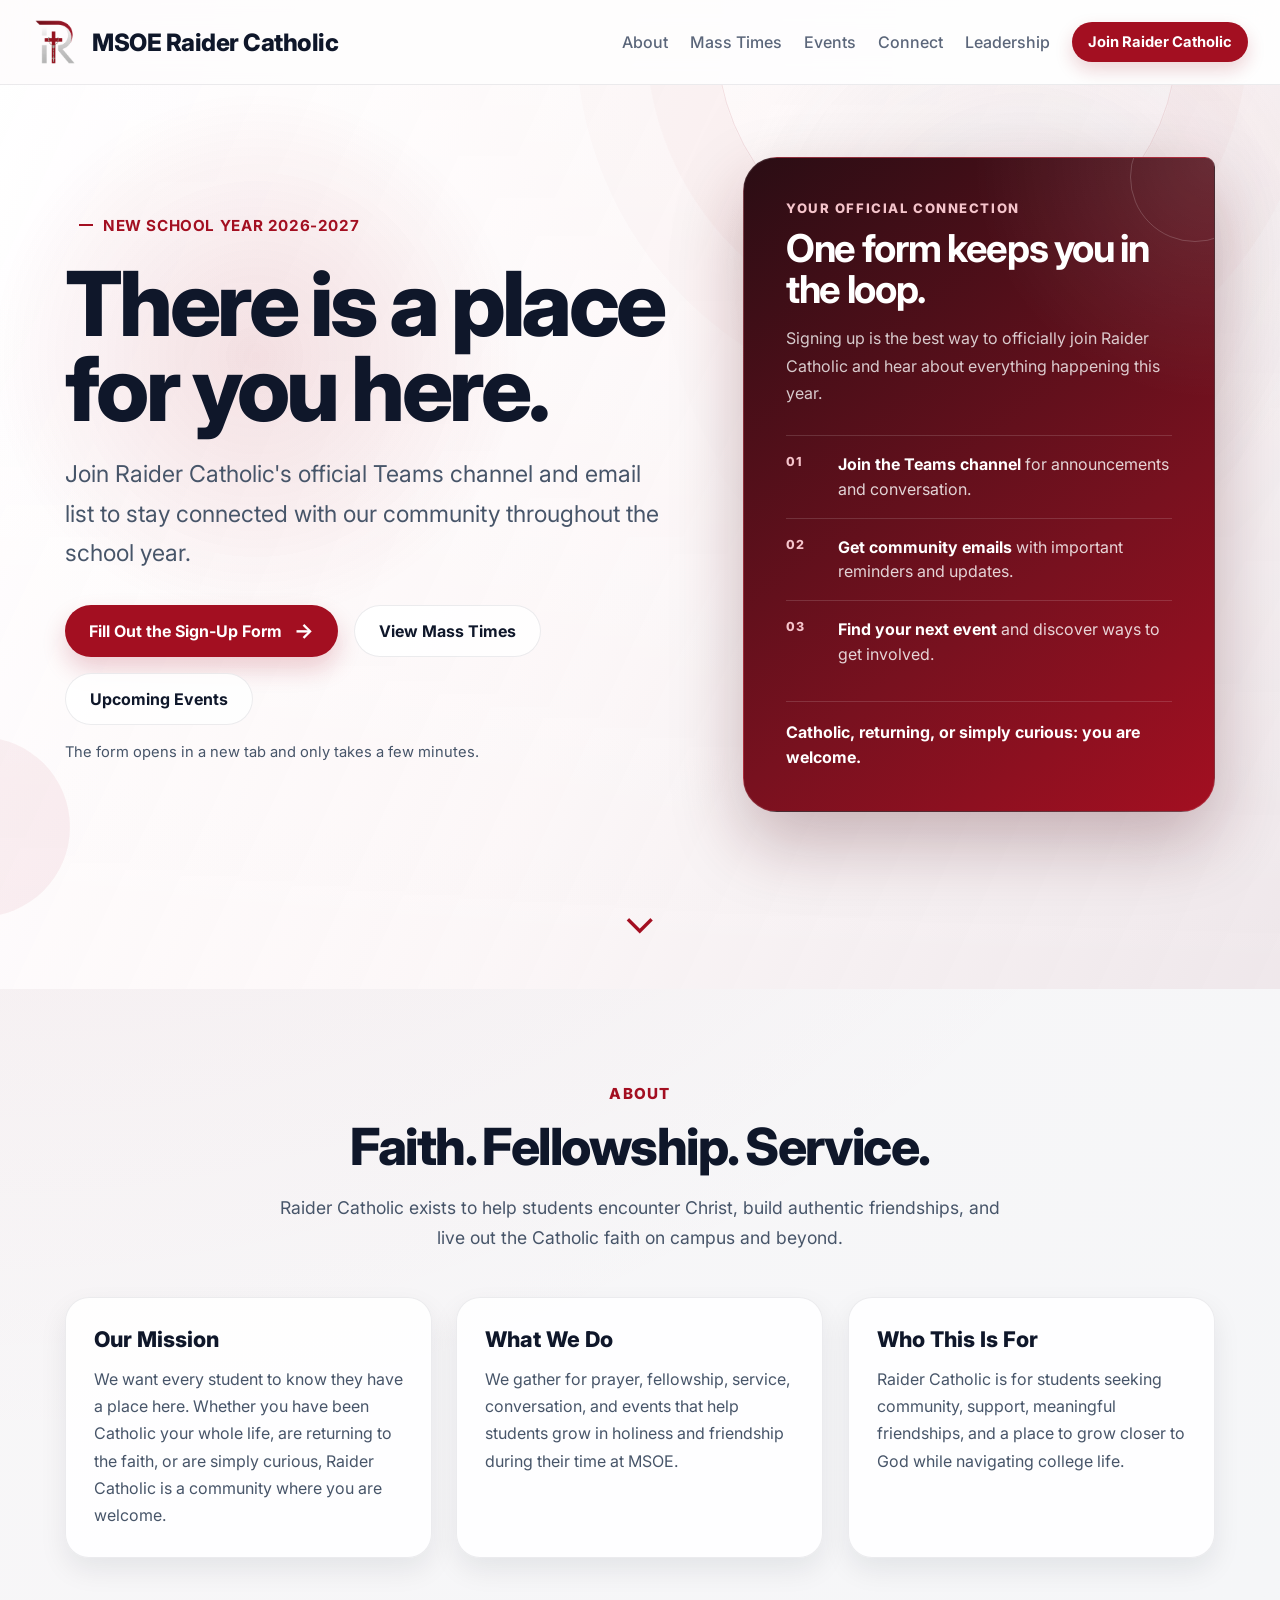
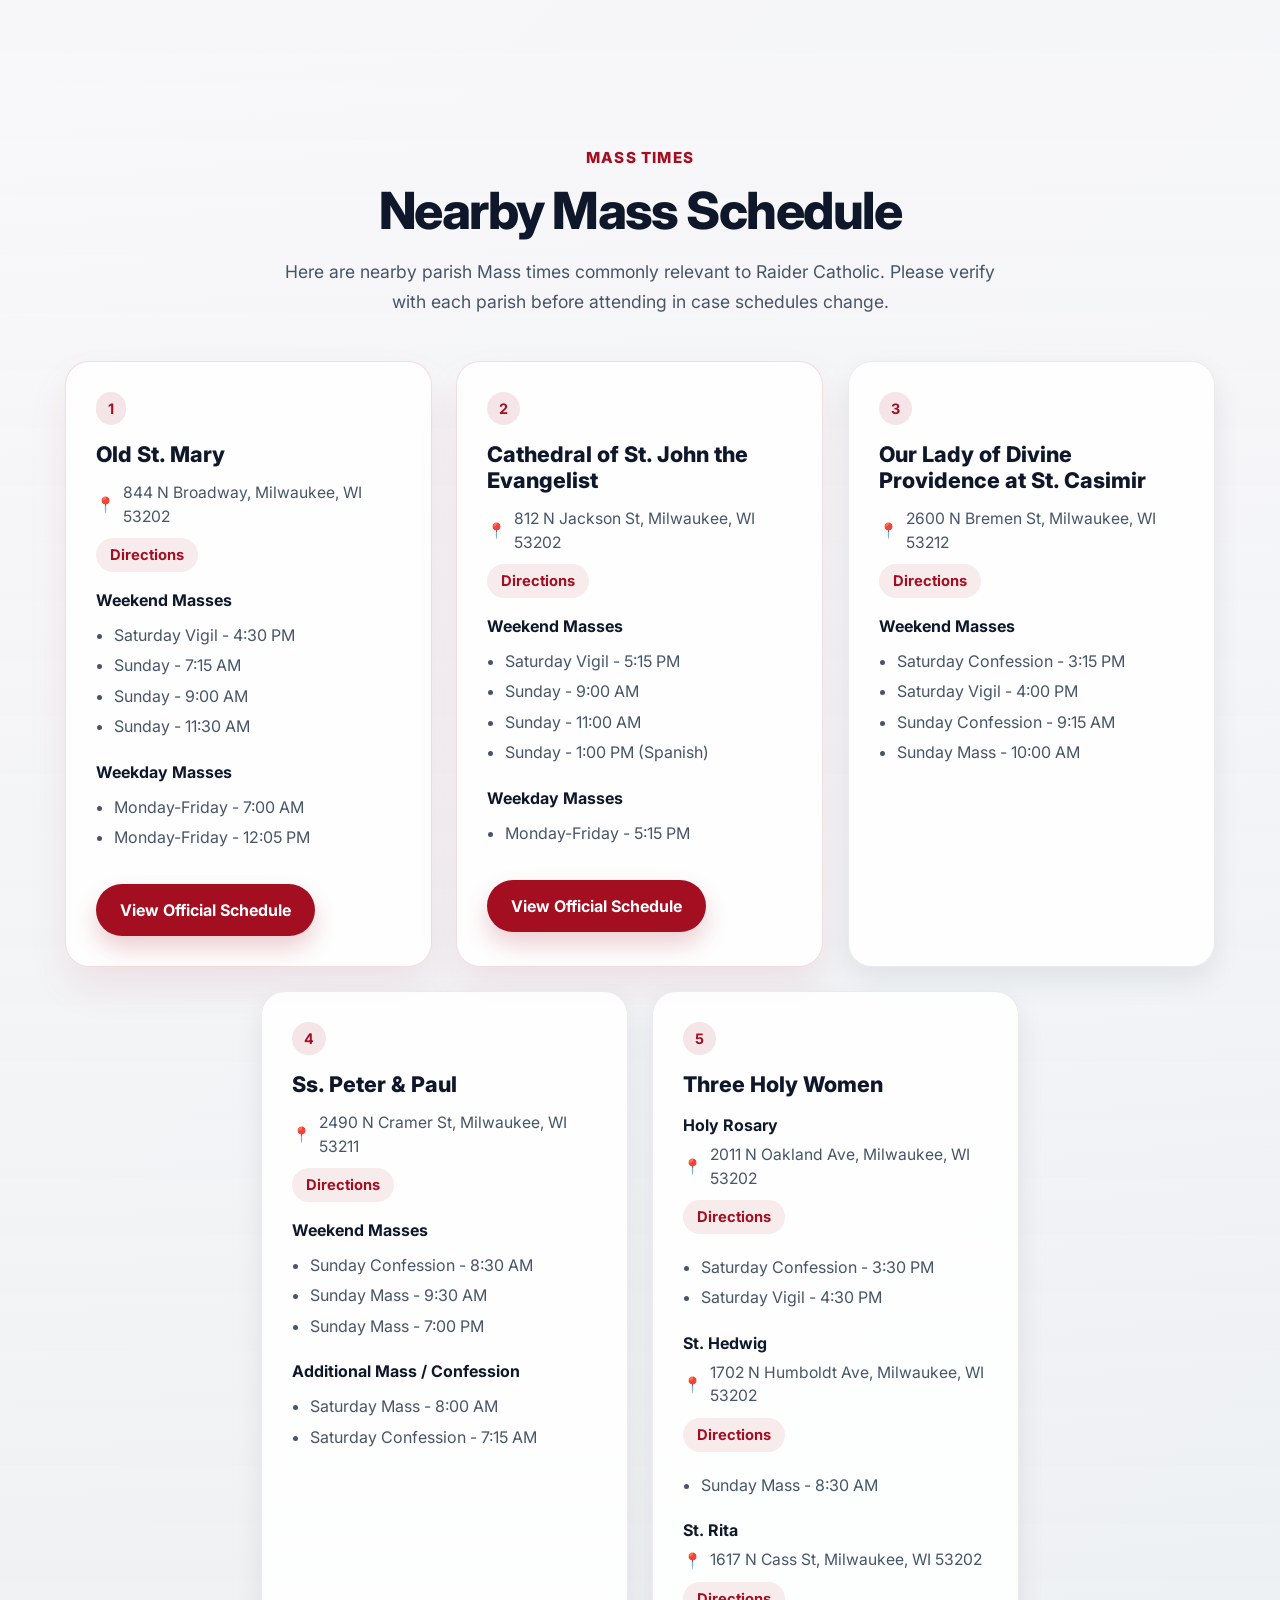
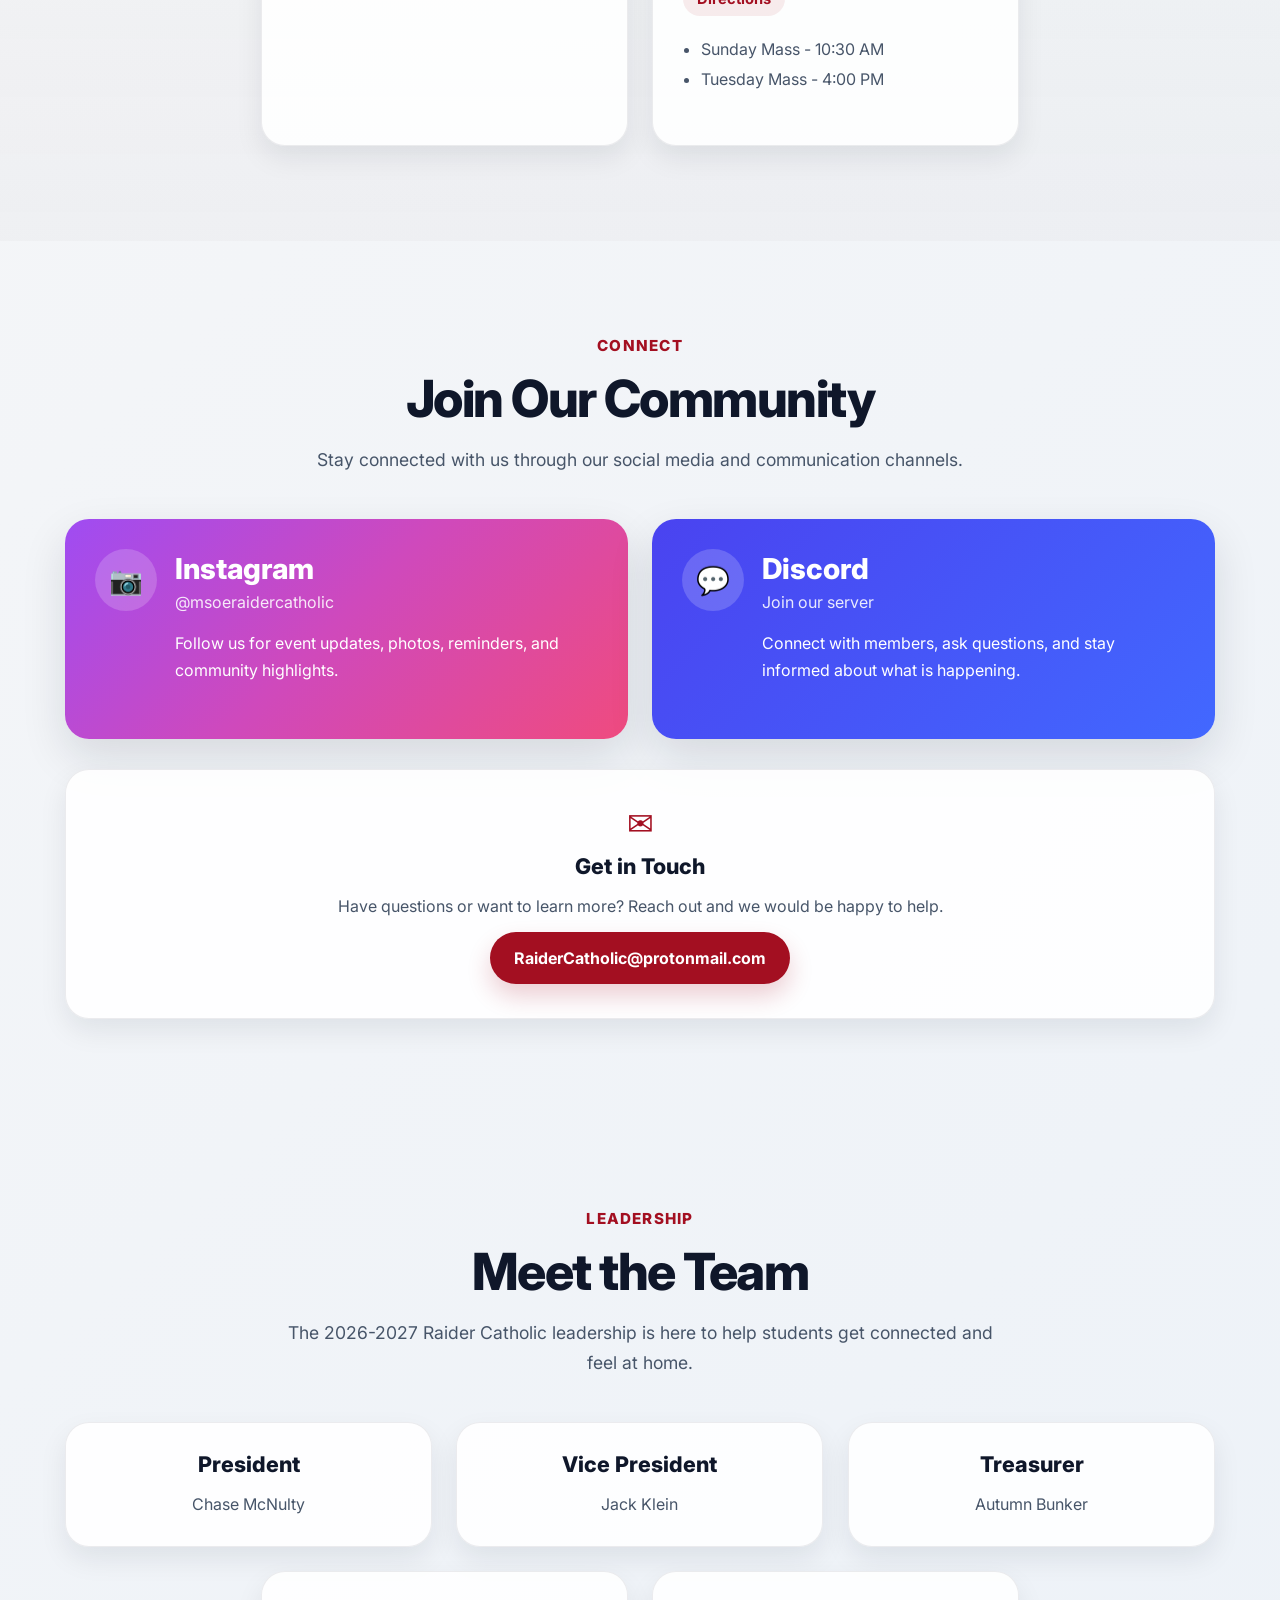
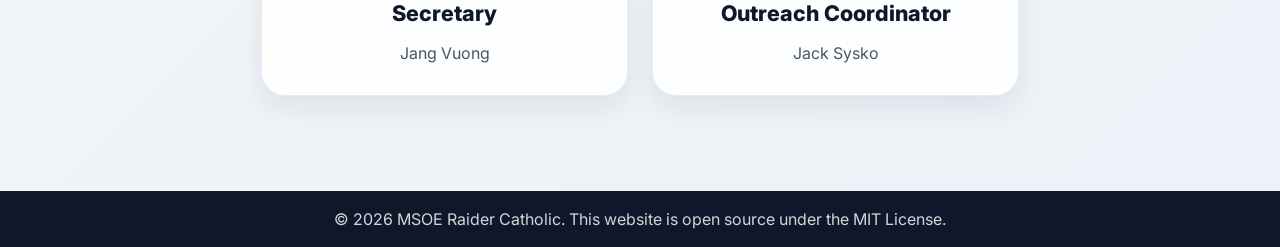
==== commit 2757f929: "Add school year signup invitation" ====
--- a/index.html
+++ b/index.html
@@ -3,16 +3,13 @@
 <head>
   <meta charset="UTF-8" />
   <meta name="viewport" content="width=device-width, initial-scale=1.0" />
-  <title>Holy Week 2026 | MSOE Raider Catholic</title>
-  <meta
-    name="description"
-    content="Holy Week 2026 schedule for the Family of Four Parishes and the Cathedral of St. John the Evangelist, March 30 through April 5."
-  />
+  <title>MSOE Raider Catholic</title>
+  <meta name="description" content="Join MSOE Raider Catholic's official Teams channel and email list for community updates, events, Mass times, and opportunities to get involved." />
   <link rel="icon" type="image/png" sizes="32x32" href="assets/favicon-32.png">
   <link rel="icon" type="image/png" sizes="48x48" href="assets/favicon-48.png">
   <link rel="apple-touch-icon" sizes="180x180" href="assets/apple-touch-icon.png">
-  <meta property="og:title" content="Holy Week 2026 | MSOE Raider Catholic">
-  <meta property="og:description" content="Holy Week 2026 schedule for the Family of Four Parishes and the Cathedral of St. John the Evangelist, March 30 through April 5.">
+  <meta property="og:title" content="MSOE Raider Catholic | Faith, Fellowship, and Service">
+  <meta property="og:description" content="MSOE Raider Catholic is a welcoming Catholic community for students at Milwaukee School of Engineering seeking faith, friendship, service opportunities, and spiritual growth during college.">
   <meta property="og:type" content="website">
   <meta property="og:url" content="https://raidercatholic.com">
   <meta property="og:image" content="https://raidercatholic.com/assets/social-preview.png">
@@ -24,9 +21,9 @@
     href="https://fonts.googleapis.com/css2?family=Inter:wght@400;500;600;700;800&display=swap"
     rel="stylesheet"
   />
-  <link rel="stylesheet" href="style.css?v=3" />
+  <link rel="stylesheet" href="style.css?v=4" />
 </head>
-<body class="holy-week-home">
+<body>
   <header class="site-header reveal">
     <div class="container nav-container">
       <a href="#" class="brand">
@@ -47,271 +44,79 @@
       </button>
 
       <nav class="site-nav" id="siteNav">
-        <a href="#holy-week-schedule">Holy Week</a>
         <a href="#about">About</a>
         <a href="#mass-times">Mass Times</a>
         <a href="calendar.html">Events</a>
         <a href="#connect">Connect</a>
         <a href="#leadership">Leadership</a>
+        <a
+          class="nav-signup-link"
+          href="https://docs.google.com/forms/d/e/1FAIpQLSfFIb83_XCL5WrTyKHX35n0NBtv4AnkqXI6pswNWS89kE7G2A/viewform?usp=header"
+          target="_blank"
+          rel="noopener noreferrer"
+        >
+          Join Raider Catholic
+        </a>
       </nav>
     </div>
   </header>
 
   <main>
-    <section class="hero reveal">
+    <section class="hero welcome-hero reveal">
       <div class="hero-overlay"></div>
 
-      <div class="container hero-content holy-week-hero-layout">
-        <div class="holy-week-hero-copy">
-          <p class="eyebrow">Holy Week 2026</p>
-          <h1>Walk Through Holy Week With Raider Catholic</h1>
+      <div class="container hero-content welcome-hero-layout">
+        <div class="welcome-hero-copy">
+          <p class="eyebrow">New School Year 2026-2027</p>
+          <h1>There is a place for you here.</h1>
           <p class="hero-subtitle">
-            March 30 through April 5 with the Family of Four Parishes and the
-            Cathedral of St. John the Evangelist.
-          </p>
-
-          <div class="hero-meta">
-            <span class="hero-meta-chip">March 30-April 5</span>
-            <span class="hero-meta-chip">Milwaukee</span>
-            <span class="hero-meta-chip">Triduum &amp; Easter Sunday</span>
-          </div>
+            Join Raider Catholic's official Teams channel and email list to stay connected
+            with our community throughout the school year.
+          </p>
 
           <div class="hero-actions">
-            <a href="#holy-week-schedule" class="button button-primary">View Holy Week Schedule</a>
-            <a href="#mass-times" class="button button-secondary">Regular Parish Masses</a>
+            <a
+              href="https://docs.google.com/forms/d/e/1FAIpQLSfFIb83_XCL5WrTyKHX35n0NBtv4AnkqXI6pswNWS89kE7G2A/viewform?usp=header"
+              class="button button-primary signup-button"
+              target="_blank"
+              rel="noopener noreferrer"
+            >
+              Fill Out the Sign-Up Form <span aria-hidden="true">&rarr;</span>
+            </a>
+            <a href="#mass-times" class="button button-secondary">View Mass Times</a>
             <a href="calendar.html" class="button button-secondary">Upcoming Events</a>
           </div>
-        </div>
-
-        <aside class="holy-week-hero-panel reveal reveal-delay-1">
-          <p class="holy-week-panel-label">Week Highlights</p>
-          <h2>Family of Four Parishes &amp; Cathedral</h2>
-          <ul class="holy-week-hero-list">
+
+          <p class="signup-form-note">The form opens in a new tab and only takes a few minutes.</p>
+        </div>
+
+        <aside class="signup-invitation-card reveal reveal-delay-1">
+          <p class="signup-card-kicker">Your Official Connection</p>
+          <h2>One form keeps you in the loop.</h2>
+          <p>
+            Signing up is the best way to officially join Raider Catholic and hear about
+            everything happening this year.
+          </p>
+          <ul class="signup-benefit-list">
             <li>
-              <span>Chrism Mass</span>
-              <strong>Tuesday, 7 PM at the Cathedral</strong>
+              <span class="signup-benefit-number">01</span>
+              <span><strong>Join the Teams channel</strong> for announcements and conversation.</span>
             </li>
             <li>
-              <span>Holy Thursday</span>
-              <strong>7 PM at St. Hedwig</strong>
+              <span class="signup-benefit-number">02</span>
+              <span><strong>Get community emails</strong> with important reminders and updates.</span>
             </li>
             <li>
-              <span>Good Friday</span>
-              <strong>12 PM, 3 PM, and 6 PM liturgies</strong>
-            </li>
-            <li>
-              <span>Easter Vigil</span>
-              <strong>Saturday, 8 PM at St. Casimir</strong>
-            </li>
-            <li>
-              <span>Easter Sunday</span>
-              <strong>Masses from 5:30 AM through 11:30 AM</strong>
+              <span class="signup-benefit-number">03</span>
+              <span><strong>Find your next event</strong> and discover ways to get involved.</span>
             </li>
           </ul>
-          <p class="holy-week-panel-note">
-            Confession is available Monday and Tuesday at 11:30 AM at Old St. Mary.
-          </p>
+          <p class="signup-card-welcome">Catholic, returning, or simply curious: you are welcome.</p>
         </aside>
 
-        <button
-          class="scroll-indicator"
-          id="scrollButton"
-          data-scroll-target="holy-week-schedule"
-          aria-label="Scroll to Holy Week schedule"
-        >
+        <button class="scroll-indicator" id="scrollButton" aria-label="Learn more about Raider Catholic">
           &#8964;
         </button>
-      </div>
-    </section>
-
-    <section class="section holy-week-section reveal" id="holy-week-schedule">
-      <div class="container">
-        <div class="section-heading reveal">
-          <p class="section-label">Holy Week 2026</p>
-          <h2>Family of Four Parishes &amp; the Cathedral of St. John the Evangelist</h2>
-          <p class="section-subtitle">
-            Below is the Holy Week schedule for the Family of Four Parishes and the
-            Cathedral. All times listed are local for Milwaukee.
-          </p>
-        </div>
-
-        <div class="holy-week-layout">
-          <aside class="holy-week-intro-card reveal reveal-delay-1">
-            <p class="holy-week-intro-label">What To Know</p>
-            <h3>Plan the Week</h3>
-            <p>
-              Walk with the Church through the Passion, Death, and Resurrection of Christ
-              at parishes and liturgies near campus.
-            </p>
-            <ul class="holy-week-note-list">
-              <li>Confession is listed where available.</li>
-              <li>The Triduum begins on Holy Thursday and leads into Easter.</li>
-              <li>The regular parish schedule still appears below for reference after this week.</li>
-            </ul>
-          </aside>
-
-          <div class="holy-week-day-grid">
-            <article class="holy-week-day-card reveal reveal-delay-1">
-              <div class="holy-week-day-top">
-                <p class="holy-week-day-date">Monday, March 30</p>
-                <span class="holy-week-day-tag">Holy Week</span>
-              </div>
-              <h3>Monday of Holy Week</h3>
-              <div class="holy-week-entry">
-                <h4>Old St. Mary</h4>
-                <ul class="holy-week-service-list">
-                  <li><span>Daily Mass</span><strong>7 AM &amp; 12:05 PM</strong></li>
-                  <li><span>Confession</span><strong>11:30 AM</strong></li>
-                </ul>
-              </div>
-            </article>
-
-            <article class="holy-week-day-card reveal reveal-delay-2">
-              <div class="holy-week-day-top">
-                <p class="holy-week-day-date">Tuesday, March 31</p>
-                <span class="holy-week-day-tag">Holy Week</span>
-              </div>
-              <h3>Tuesday of Holy Week</h3>
-              <div class="holy-week-entry">
-                <h4>Old St. Mary</h4>
-                <ul class="holy-week-service-list">
-                  <li><span>Daily Mass</span><strong>7 AM &amp; 12:05 PM</strong></li>
-                  <li><span>Confession</span><strong>11:30 AM</strong></li>
-                </ul>
-              </div>
-              <div class="holy-week-entry">
-                <h4>St. Rita</h4>
-                <ul class="holy-week-service-list">
-                  <li><span>Daily Mass</span><strong>4 PM</strong></li>
-                </ul>
-              </div>
-              <div class="holy-week-entry">
-                <h4>Cathedral</h4>
-                <ul class="holy-week-service-list">
-                  <li><span>Chrism Mass</span><strong>7 PM</strong></li>
-                </ul>
-              </div>
-            </article>
-
-            <article class="holy-week-day-card reveal reveal-delay-3">
-              <div class="holy-week-day-top">
-                <p class="holy-week-day-date">Wednesday, April 1</p>
-                <span class="holy-week-day-tag">Holy Week</span>
-              </div>
-              <h3>Wednesday of Holy Week</h3>
-              <div class="holy-week-entry">
-                <h4>Old St. Mary</h4>
-                <ul class="holy-week-service-list">
-                  <li><span>Daily Mass</span><strong>7 AM &amp; 12:05 PM</strong></li>
-                </ul>
-              </div>
-            </article>
-
-            <article class="holy-week-day-card holy-week-triduum reveal reveal-delay-1">
-              <div class="holy-week-day-top">
-                <p class="holy-week-day-date">Holy Thursday, April 2</p>
-                <span class="holy-week-day-tag">Triduum</span>
-              </div>
-              <h3>Mass of the Lord's Supper</h3>
-              <div class="holy-week-entry">
-                <h4>St. Hedwig</h4>
-                <ul class="holy-week-service-list">
-                  <li><span>Liturgy</span><strong>7 PM</strong></li>
-                </ul>
-              </div>
-            </article>
-
-            <article class="holy-week-day-card holy-week-triduum reveal reveal-delay-2">
-              <div class="holy-week-day-top">
-                <p class="holy-week-day-date">Good Friday, April 3</p>
-                <span class="holy-week-day-tag">Triduum</span>
-              </div>
-              <h3>Liturgy of the Passion</h3>
-              <div class="holy-week-entry">
-                <h4>Old St. Mary</h4>
-                <ul class="holy-week-service-list">
-                  <li><span>Liturgy of the Passion</span><strong>12 PM</strong></li>
-                </ul>
-              </div>
-              <div class="holy-week-entry">
-                <h4>St. Casimir</h4>
-                <ul class="holy-week-service-list">
-                  <li><span>Stations of the Cross</span><strong>3 PM</strong></li>
-                </ul>
-              </div>
-              <div class="holy-week-entry">
-                <h4>Ss. Peter &amp; Paul</h4>
-                <ul class="holy-week-service-list">
-                  <li><span>Liturgy of the Passion</span><strong>6 PM</strong></li>
-                </ul>
-              </div>
-            </article>
-
-            <article class="holy-week-day-card holy-week-triduum reveal reveal-delay-3">
-              <div class="holy-week-day-top">
-                <p class="holy-week-day-date">Holy Saturday, April 4</p>
-                <span class="holy-week-day-tag">Triduum</span>
-              </div>
-              <h3>Awaiting the Resurrection</h3>
-              <div class="holy-week-entry">
-                <h4>St. Hedwig</h4>
-                <ul class="holy-week-service-list">
-                  <li><span>Blessing of Easter Food</span><strong>1:30 PM</strong></li>
-                </ul>
-              </div>
-              <div class="holy-week-entry">
-                <h4>St. Casimir</h4>
-                <ul class="holy-week-service-list">
-                  <li><span>Easter Vigil</span><strong>8 PM</strong></li>
-                </ul>
-              </div>
-            </article>
-
-            <article class="holy-week-day-card holy-week-easter holy-week-day-card-wide reveal reveal-delay-1">
-              <div class="holy-week-day-top">
-                <p class="holy-week-day-date">Easter Sunday, April 5</p>
-                <span class="holy-week-day-tag">Easter</span>
-              </div>
-              <h3>The Resurrection of the Lord</h3>
-              <div class="holy-week-entry">
-                <h4>Old St. Mary</h4>
-                <ul class="holy-week-service-list">
-                  <li><span>Easter Sunday Masses</span><strong>9 AM &amp; 11:30 AM</strong></li>
-                </ul>
-              </div>
-              <div class="holy-week-entry">
-                <h4>Holy Rosary</h4>
-                <ul class="holy-week-service-list">
-                  <li><span>Easter Sunday Mass</span><strong>5:30 AM</strong></li>
-                </ul>
-              </div>
-              <div class="holy-week-entry">
-                <h4>St. Hedwig</h4>
-                <ul class="holy-week-service-list">
-                  <li><span>Easter Sunday Mass</span><strong>8:30 AM</strong></li>
-                </ul>
-              </div>
-              <div class="holy-week-entry">
-                <h4>Ss. Peter &amp; Paul</h4>
-                <ul class="holy-week-service-list">
-                  <li><span>Easter Sunday Mass</span><strong>9:30 AM</strong></li>
-                </ul>
-              </div>
-              <div class="holy-week-entry">
-                <h4>St. Casimir</h4>
-                <ul class="holy-week-service-list">
-                  <li><span>Easter Sunday Mass</span><strong>10 AM</strong></li>
-                </ul>
-              </div>
-              <div class="holy-week-entry">
-                <h4>St. Rita</h4>
-                <ul class="holy-week-service-list">
-                  <li><span>Easter Sunday Mass</span><strong>10:30 AM</strong></li>
-                </ul>
-              </div>
-            </article>
-          </div>
-        </div>
       </div>
     </section>
 
@@ -358,12 +163,11 @@
     <section class="section mass-section reveal" id="mass-times">
       <div class="container">
         <div class="section-heading reveal">
-          <p class="section-label">Regular Schedule</p>
-          <h2>Regular Parish Mass Schedule</h2>
+          <p class="section-label">Mass Times</p>
+          <h2>Nearby Mass Schedule</h2>
           <p class="section-subtitle">
-            Once Holy Week concludes, these are nearby parish Mass times commonly
-            relevant to Raider Catholic. Please verify with each parish before
-            attending in case schedules change.
+            Here are nearby parish Mass times commonly relevant to Raider Catholic.
+            Please verify with each parish before attending in case schedules change.
           </p>
         </div>
 
@@ -680,6 +484,6 @@
     </div>
   </footer>
 
-  <script src="script.js?v=3"></script>
+  <script src="script.js?v=4"></script>
 </body>
 </html>
--- a/style.css
+++ b/style.css
@@ -35,12 +35,6 @@
     linear-gradient(135deg, #faf7f8 0%, #f5f6f8 45%, #edf2f8 100%);
 }
 
-body.holy-week-home {
-  background:
-    radial-gradient(circle at top left, rgba(120, 24, 34, 0.16), transparent 24%),
-    linear-gradient(180deg, #f7ede0 0%, #f8f4ee 28%, #f7f5f6 58%, #eef2f7 100%);
-}
-
 img {
   display: block;
   max-width: 100%;
@@ -67,11 +61,6 @@
   background: rgba(255, 255, 255, 0.88);
   backdrop-filter: blur(12px);
   border-bottom: 1px solid var(--border);
-}
-
-.holy-week-home .site-header {
-  background: rgba(251, 246, 240, 0.9);
-  border-bottom: 1px solid rgba(84, 44, 31, 0.12);
 }
 
 .nav-container {
@@ -109,7 +98,7 @@
 .site-nav {
   display: flex;
   align-items: center;
-  gap: 28px;
+  gap: 22px;
   margin-left: auto;
 }
 
@@ -121,6 +110,27 @@
 
 .site-nav a:hover {
   color: var(--raider-red);
+}
+
+.site-nav .nav-signup-link {
+  display: inline-flex;
+  align-items: center;
+  min-height: 40px;
+  padding: 0 16px;
+  border-radius: 999px;
+  background: var(--raider-red);
+  color: var(--white);
+  font-size: 0.92rem;
+  font-weight: 700;
+  box-shadow: 0 8px 18px rgba(163, 15, 33, 0.18);
+  transition: background 0.22s ease, transform 0.22s ease, box-shadow 0.22s ease;
+}
+
+.site-nav .nav-signup-link:hover {
+  background: var(--raider-red-dark);
+  color: var(--white);
+  transform: translateY(-2px);
+  box-shadow: 0 12px 22px rgba(163, 15, 33, 0.24);
 }
 
 .menu-toggle {
@@ -149,12 +159,37 @@
   overflow: hidden;
 }
 
-.holy-week-home .hero {
-  color: #fff7ef;
+.welcome-hero {
   background:
-    radial-gradient(circle at 16% 22%, rgba(255, 217, 144, 0.22), transparent 18%),
-    radial-gradient(circle at 82% 18%, rgba(255, 194, 92, 0.16), transparent 18%),
-    linear-gradient(135deg, #180d12 0%, #43131b 34%, #7a1f24 70%, #9f5c1d 100%);
+    linear-gradient(115deg, rgba(255, 255, 255, 0.96) 0%, rgba(252, 247, 248, 0.9) 51%, rgba(237, 228, 232, 0.84) 100%),
+    radial-gradient(circle at 78% 22%, rgba(163, 15, 33, 0.22), transparent 30%);
+}
+
+.welcome-hero::before,
+.welcome-hero::after {
+  content: "";
+  position: absolute;
+  border-radius: 50%;
+  pointer-events: none;
+}
+
+.welcome-hero::before {
+  width: 460px;
+  height: 460px;
+  top: -280px;
+  right: 8%;
+  border: 1px solid rgba(163, 15, 33, 0.14);
+  box-shadow:
+    0 0 0 70px rgba(163, 15, 33, 0.025),
+    0 0 0 140px rgba(163, 15, 33, 0.018);
+}
+
+.welcome-hero::after {
+  width: 180px;
+  height: 180px;
+  left: -110px;
+  bottom: 8%;
+  background: rgba(163, 15, 33, 0.06);
 }
 
 .hero-overlay {
@@ -168,12 +203,6 @@
   z-index: 1;
 }
 
-.holy-week-home .hero-overlay {
-  background:
-    linear-gradient(90deg, rgba(15, 8, 8, 0.58), rgba(15, 8, 8, 0.18)),
-    linear-gradient(180deg, rgba(255, 255, 255, 0.04), rgba(0, 0, 0, 0.24));
-}
-
 .hero-content {
   position: relative;
   text-align: center;
@@ -181,16 +210,164 @@
   z-index: 2;
 }
 
-.holy-week-hero-layout {
+.welcome-hero-layout {
   display: grid;
-  grid-template-columns: minmax(0, 1.2fr) minmax(320px, 0.8fr);
+  grid-template-columns: minmax(0, 1.12fr) minmax(340px, 0.88fr);
   align-items: center;
-  gap: 42px;
-}
-
-.holy-week-hero-copy {
-  max-width: 660px;
+  gap: clamp(42px, 6vw, 84px);
+  padding-top: 72px;
+  padding-bottom: 44px;
   text-align: left;
+}
+
+.welcome-hero-copy {
+  max-width: 680px;
+}
+
+.welcome-hero .eyebrow {
+  position: relative;
+  padding-left: 38px;
+  background: transparent;
+}
+
+.welcome-hero .eyebrow::before {
+  content: "";
+  position: absolute;
+  left: 14px;
+  top: 50%;
+  width: 14px;
+  height: 2px;
+  background: var(--raider-red);
+  transform: translateY(-50%);
+}
+
+.welcome-hero h1 {
+  max-width: 760px;
+  font-size: clamp(3.3rem, 6.7vw, 6rem);
+  line-height: 0.96;
+}
+
+.welcome-hero .hero-subtitle {
+  width: min(650px, 100%);
+  margin: 24px 0 32px;
+}
+
+.welcome-hero .hero-actions {
+  justify-content: flex-start;
+}
+
+.signup-button {
+  gap: 12px;
+  min-height: 58px;
+  padding: 0 28px;
+}
+
+.signup-button span {
+  font-size: 1.3rem;
+  line-height: 1;
+  transition: transform 0.22s ease;
+}
+
+.signup-button:hover span {
+  transform: translateX(4px);
+}
+
+.signup-form-note {
+  margin: 18px 0 0;
+  color: var(--navy-soft);
+  font-size: 0.92rem;
+}
+
+.signup-invitation-card {
+  position: relative;
+  overflow: hidden;
+  padding: clamp(28px, 4vw, 42px);
+  border: 1px solid rgba(255, 255, 255, 0.12);
+  border-radius: 34px 10px 34px 34px;
+  background:
+    radial-gradient(circle at 100% 0%, rgba(255, 255, 255, 0.12), transparent 30%),
+    linear-gradient(145deg, #2a0d14 0%, #78111f 64%, #a30f21 100%);
+  color: var(--white);
+  box-shadow: 0 30px 70px rgba(74, 10, 20, 0.28);
+}
+
+.signup-invitation-card::after {
+  content: "";
+  position: absolute;
+  top: -46px;
+  right: -46px;
+  width: 128px;
+  height: 128px;
+  border: 1px solid rgba(255, 255, 255, 0.18);
+  border-radius: 50%;
+}
+
+.signup-card-kicker {
+  margin: 0 0 12px;
+  color: #f5c4cb;
+  font-size: 0.82rem;
+  font-weight: 800;
+  letter-spacing: 0.12em;
+  text-transform: uppercase;
+}
+
+.signup-invitation-card h2 {
+  margin: 0;
+  max-width: 420px;
+  font-size: clamp(1.9rem, 3vw, 2.7rem);
+  line-height: 1.06;
+  letter-spacing: -0.035em;
+}
+
+.signup-invitation-card > p:not(.signup-card-kicker):not(.signup-card-welcome) {
+  margin: 16px 0 0;
+  color: rgba(255, 255, 255, 0.78);
+  line-height: 1.7;
+}
+
+.signup-benefit-list {
+  display: grid;
+  gap: 0;
+  margin: 28px 0 0;
+  padding: 0;
+  list-style: none;
+}
+
+.signup-benefit-list li {
+  display: grid;
+  grid-template-columns: 38px 1fr;
+  gap: 14px;
+  align-items: start;
+  padding: 16px 0;
+  border-top: 1px solid rgba(255, 255, 255, 0.14);
+  color: rgba(255, 255, 255, 0.82);
+  line-height: 1.55;
+}
+
+.signup-benefit-list strong {
+  color: var(--white);
+}
+
+.signup-benefit-number {
+  color: #f5c4cb;
+  font-size: 0.78rem;
+  font-weight: 800;
+  letter-spacing: 0.08em;
+}
+
+.signup-card-welcome {
+  margin: 18px 0 0;
+  padding-top: 18px;
+  border-top: 1px solid rgba(255, 255, 255, 0.14);
+  color: var(--white);
+  font-weight: 700;
+  line-height: 1.55;
+}
+
+.welcome-hero .scroll-indicator {
+  grid-column: 1 / -1;
+  justify-self: center;
+  margin-top: 0;
 }
 
 .eyebrow {
@@ -206,12 +383,6 @@
   text-transform: uppercase;
 }
 
-.holy-week-home .eyebrow {
-  background: rgba(255, 223, 166, 0.12);
-  color: #ffd790;
-  border: 1px solid rgba(255, 223, 166, 0.18);
-}
-
 .hero h1 {
   margin: 0;
   font-size: clamp(3rem, 7vw, 5.8rem);
@@ -220,11 +391,6 @@
   line-height: 0.95;
 }
 
-.holy-week-home .hero h1 {
-  max-width: 10ch;
-  font-size: clamp(3.2rem, 7vw, 6.1rem);
-}
-
 .hero-subtitle {
   width: min(700px, 92%);
   margin: 22px auto 34px;
@@ -233,51 +399,11 @@
   color: var(--navy-soft);
 }
 
-.holy-week-home .hero-subtitle {
-  width: min(680px, 100%);
-  margin: 22px 0 28px;
-  color: rgba(255, 245, 234, 0.86);
-}
-
-.hero-meta {
-  display: flex;
-  flex-wrap: wrap;
-  gap: 10px 18px;
-  margin-bottom: 30px;
-}
-
-.hero-meta-chip {
-  display: inline-flex;
-  align-items: center;
-  gap: 18px;
-  color: rgba(255, 245, 234, 0.82);
-  font-size: 0.85rem;
-  font-weight: 700;
-  letter-spacing: 0.1em;
-  text-transform: uppercase;
-}
-
-.hero-meta-chip::after {
-  content: "";
-  width: 5px;
-  height: 5px;
-  border-radius: 50%;
-  background: rgba(255, 223, 166, 0.46);
-}
-
-.hero-meta-chip:last-child::after {
-  display: none;
-}
-
 .hero-actions {
   display: flex;
   justify-content: center;
   gap: 16px;
   flex-wrap: wrap;
-}
-
-.holy-week-hero-copy .hero-actions {
-  justify-content: flex-start;
 }
 
 .button {
@@ -310,20 +436,9 @@
   box-shadow: 0 12px 24px rgba(163, 15, 33, 0.2);
 }
 
-.holy-week-home .button-primary {
-  background: linear-gradient(135deg, #f4c86a 0%, #ffd889 100%);
-  color: #26150f;
-  box-shadow: 0 16px 34px rgba(0, 0, 0, 0.22);
-}
-
 .button-primary:hover {
   background: var(--raider-red-dark);
   box-shadow: 0 18px 30px rgba(163, 15, 33, 0.24);
-}
-
-.holy-week-home .button-primary:hover {
-  background: linear-gradient(135deg, #f8d589 0%, #ffe3a8 100%);
-  box-shadow: 0 18px 30px rgba(0, 0, 0, 0.24);
 }
 
 .button-secondary {
@@ -332,20 +447,9 @@
   border: 1px solid rgba(15, 23, 42, 0.08);
 }
 
-.holy-week-home .button-secondary {
-  background: rgba(255, 249, 242, 0.08);
-  color: #fff7ef;
-  border-color: rgba(255, 244, 228, 0.18);
-}
-
 .button-secondary:hover {
   background: var(--white);
   box-shadow: 0 14px 24px rgba(15, 23, 42, 0.1);
-}
-
-.holy-week-home .button-secondary:hover {
-  background: rgba(255, 249, 242, 0.16);
-  box-shadow: 0 14px 24px rgba(0, 0, 0, 0.18);
 }
 
 .button-inline {
@@ -363,30 +467,12 @@
   transition: color 0.22s ease, transform 0.22s ease;
 }
 
-.holy-week-home .scroll-indicator {
-  justify-self: start;
-  margin-top: 8px;
-  color: #ffd790;
-}
-
 .scroll-indicator:hover {
   color: var(--raider-red-dark);
 }
 
-.holy-week-home .scroll-indicator:hover {
-  color: #ffe4af;
-}
-
 .section {
   padding: 95px 0;
-}
-
-#holy-week-schedule,
-#about,
-#mass-times,
-#connect,
-#leadership {
-  scroll-margin-top: calc(var(--header-height) + 24px);
 }
 
 .section-heading {
@@ -416,243 +502,6 @@
   color: var(--navy-soft);
   font-size: 1.1rem;
   line-height: 1.7;
-}
-
-.holy-week-hero-panel {
-  padding: 32px;
-  border-radius: 32px;
-  background: linear-gradient(180deg, rgba(255, 250, 244, 0.14), rgba(255, 250, 244, 0.05));
-  border: 1px solid rgba(255, 232, 190, 0.18);
-  box-shadow: 0 28px 60px rgba(0, 0, 0, 0.24);
-  backdrop-filter: blur(16px);
-  text-align: left;
-}
-
-.holy-week-panel-label,
-.holy-week-intro-label {
-  margin: 0 0 10px;
-  font-size: 0.82rem;
-  font-weight: 800;
-  letter-spacing: 0.12em;
-  text-transform: uppercase;
-}
-
-.holy-week-panel-label {
-  color: #ffd790;
-}
-
-.holy-week-hero-panel h2 {
-  margin: 0 0 18px;
-  font-size: 1.8rem;
-  font-weight: 800;
-}
-
-.holy-week-hero-list {
-  list-style: none;
-  margin: 0;
-  padding: 0;
-}
-
-.holy-week-hero-list li {
-  display: flex;
-  justify-content: space-between;
-  gap: 20px;
-  padding: 12px 0;
-}
-
-.holy-week-hero-list li + li {
-  border-top: 1px solid rgba(255, 235, 198, 0.14);
-}
-
-.holy-week-hero-list span {
-  color: rgba(255, 245, 234, 0.76);
-  font-weight: 700;
-}
-
-.holy-week-hero-list strong {
-  max-width: 260px;
-  color: #fffdf9;
-  text-align: right;
-}
-
-.holy-week-panel-note {
-  margin: 18px 0 0;
-  color: rgba(255, 241, 223, 0.88);
-  line-height: 1.7;
-}
-
-.holy-week-section {
-  background: linear-gradient(180deg, rgba(248, 235, 218, 0.84), rgba(255, 255, 255, 0.96));
-}
-
-.holy-week-layout {
-  display: grid;
-  grid-template-columns: minmax(0, 320px) minmax(0, 1fr);
-  gap: 24px;
-  align-items: start;
-}
-
-.holy-week-intro-card {
-  position: sticky;
-  top: calc(var(--header-height) + 24px);
-  padding: 28px;
-  border-radius: var(--radius-lg);
-  background: linear-gradient(180deg, #42131b 0%, #6e1f28 100%);
-  box-shadow: var(--shadow);
-  color: #fff7ef;
-}
-
-.holy-week-intro-label {
-  color: #f4c86a;
-}
-
-.holy-week-intro-card h3 {
-  margin: 0 0 14px;
-  font-size: 1.7rem;
-}
-
-.holy-week-intro-card p {
-  margin: 0;
-  color: rgba(255, 242, 227, 0.84);
-  line-height: 1.7;
-}
-
-.holy-week-note-list {
-  margin: 18px 0 0;
-  padding-left: 18px;
-  color: rgba(255, 242, 227, 0.9);
-  line-height: 1.9;
-}
-
-.holy-week-day-grid {
-  display: grid;
-  grid-template-columns: repeat(2, minmax(0, 1fr));
-  gap: 24px;
-}
-
-.holy-week-day-card {
-  padding: 28px;
-  border-radius: 28px;
-  background: rgba(255, 255, 255, 0.92);
-  border: 1px solid rgba(84, 44, 31, 0.1);
-  box-shadow: var(--shadow-soft);
-}
-
-.holy-week-day-card-wide {
-  grid-column: 1 / -1;
-}
-
-.holy-week-triduum {
-  background: linear-gradient(180deg, rgba(95, 23, 31, 0.98), rgba(50, 13, 18, 0.98));
-  border-color: rgba(255, 223, 173, 0.16);
-  box-shadow: 0 24px 56px rgba(70, 15, 19, 0.3);
-  color: #fff7ef;
-}
-
-.holy-week-easter {
-  background: linear-gradient(135deg, rgba(255, 248, 231, 0.98), rgba(255, 235, 188, 0.94));
-  border-color: rgba(181, 134, 41, 0.22);
-}
-
-.holy-week-day-top {
-  display: flex;
-  justify-content: space-between;
-  align-items: flex-start;
-  gap: 12px;
-  margin-bottom: 16px;
-}
-
-.holy-week-day-date {
-  margin: 0;
-  color: var(--raider-red);
-  font-size: 0.82rem;
-  font-weight: 800;
-  letter-spacing: 0.12em;
-  text-transform: uppercase;
-}
-
-.holy-week-triduum .holy-week-day-date {
-  color: #ffd790;
-}
-
-.holy-week-day-tag {
-  display: inline-flex;
-  align-items: center;
-  min-height: 34px;
-  padding: 0 12px;
-  border-radius: 999px;
-  background: rgba(163, 15, 33, 0.08);
-  color: var(--raider-red);
-  font-size: 0.86rem;
-  font-weight: 700;
-}
-
-.holy-week-triduum .holy-week-day-tag {
-  background: rgba(255, 223, 173, 0.12);
-  color: #fff1d6;
-}
-
-.holy-week-easter .holy-week-day-tag {
-  background: rgba(181, 134, 41, 0.12);
-  color: #8b5d12;
-}
-
-.holy-week-day-card h3 {
-  margin: 0 0 20px;
-  font-size: 1.65rem;
-  font-weight: 800;
-}
-
-.holy-week-entry + .holy-week-entry {
-  margin-top: 18px;
-  padding-top: 18px;
-  border-top: 1px solid rgba(15, 23, 42, 0.08);
-}
-
-.holy-week-triduum .holy-week-entry + .holy-week-entry {
-  border-top-color: rgba(255, 239, 220, 0.16);
-}
-
-.holy-week-entry h4 {
-  margin: 0 0 10px;
-  font-size: 1rem;
-  color: var(--navy);
-}
-
-.holy-week-triduum .holy-week-entry h4 {
-  color: #fff8f0;
-}
-
-.holy-week-service-list {
-  list-style: none;
-  margin: 0;
-  padding: 0;
-  display: grid;
-  gap: 10px;
-}
-
-.holy-week-service-list li {
-  display: flex;
-  justify-content: space-between;
-  gap: 16px;
-  align-items: baseline;
-}
-
-.holy-week-service-list span {
-  color: var(--navy-soft);
-}
-
-.holy-week-service-list strong {
-  color: var(--navy);
-  text-align: right;
-}
-
-.holy-week-triduum .holy-week-service-list span {
-  color: rgba(255, 242, 227, 0.84);
-}
-
-.holy-week-triduum .holy-week-service-list strong {
-  color: #fffdf9;
 }
 
 .about-grid {
@@ -1046,6 +895,7 @@
   .button,
   .scroll-indicator,
   .site-nav,
+  .signup-button span,
   .map-chip,
   .calendar-text-link {
     transition: none !important;
@@ -1094,44 +944,35 @@
 }
 
 @media (max-width: 980px) {
-  .holy-week-hero-layout,
-  .holy-week-layout,
-  .holy-week-day-grid,
+  .welcome-hero-layout,
   .about-grid,
   .card-grid,
   .events-grid {
     grid-template-columns: 1fr;
   }
 
-  .holy-week-hero-copy,
-  .holy-week-hero-panel {
+  .welcome-hero-layout {
+    gap: 34px;
+  }
+
+  .welcome-hero-copy {
+    max-width: 760px;
+    margin: 0 auto;
     text-align: center;
   }
 
-  .holy-week-home .hero h1 {
-    max-width: none;
-  }
-
-  .holy-week-home .hero-subtitle {
+  .welcome-hero .hero-subtitle {
+    margin-right: auto;
     margin-left: auto;
-    margin-right: auto;
-  }
-
-  .hero-meta,
-  .holy-week-hero-copy .hero-actions {
+  }
+
+  .welcome-hero .hero-actions {
     justify-content: center;
   }
 
-  .holy-week-home .scroll-indicator {
-    justify-self: center;
-  }
-
-  .holy-week-intro-card {
-    position: static;
-  }
-
-  .holy-week-day-card-wide {
-    grid-column: auto;
+  .signup-invitation-card {
+    width: min(680px, 100%);
+    margin: 0 auto;
   }
 
   .brand-text {
@@ -1178,12 +1019,19 @@
     transform: translateY(0);
   }
 
+  .site-nav .nav-signup-link {
+    width: 100%;
+    justify-content: center;
+    margin-top: 4px;
+  }
+
   .hero-content {
     padding: 100px 0 70px;
   }
 
-  .holy-week-hero-layout {
-    gap: 28px;
+  .welcome-hero-layout {
+    padding-top: 64px;
+    padding-bottom: 44px;
   }
 
   .brand-text {
@@ -1241,40 +1089,25 @@
     align-items: stretch;
   }
 
-  .hero-meta {
-    justify-content: center;
-    gap: 8px 14px;
-  }
-
-  .hero-meta-chip {
-    gap: 14px;
+  .welcome-hero h1 {
+    font-size: clamp(3rem, 15vw, 4.6rem);
+  }
+
+  .signup-form-note {
+    text-align: center;
+  }
+
+  .signup-invitation-card {
+    padding: 28px 24px;
+    border-radius: 26px 8px 26px 26px;
+  }
+
+  .signup-benefit-list li {
+    grid-template-columns: 34px 1fr;
   }
 
   .button {
     width: 100%;
-  }
-
-  .holy-week-hero-panel,
-  .holy-week-intro-card,
-  .holy-week-day-card {
-    padding: 24px;
-  }
-
-  .holy-week-hero-list li,
-  .holy-week-service-list li {
-    flex-direction: column;
-    align-items: flex-start;
-  }
-
-  .holy-week-hero-list strong,
-  .holy-week-service-list strong {
-    max-width: none;
-    text-align: left;
-  }
-
-  .holy-week-day-top {
-    flex-direction: column;
-    align-items: flex-start;
   }
 
   .social-card {
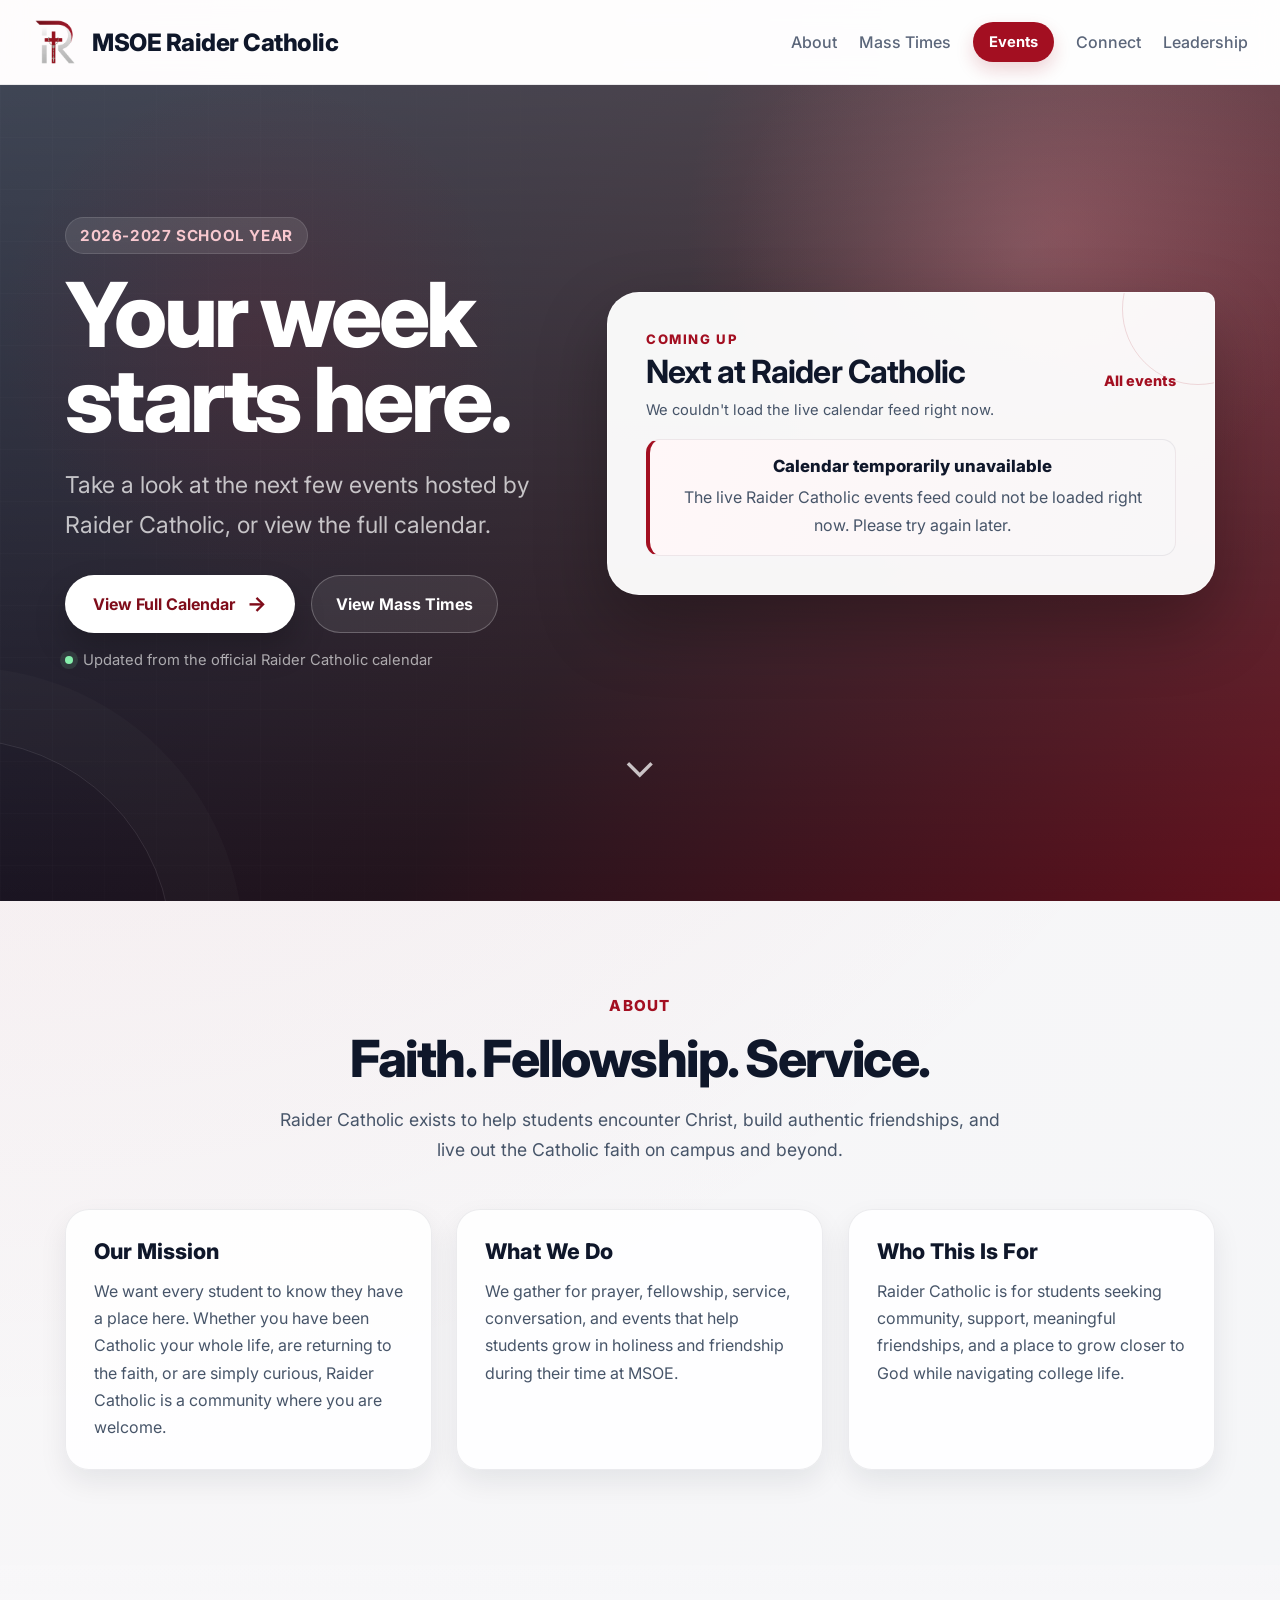
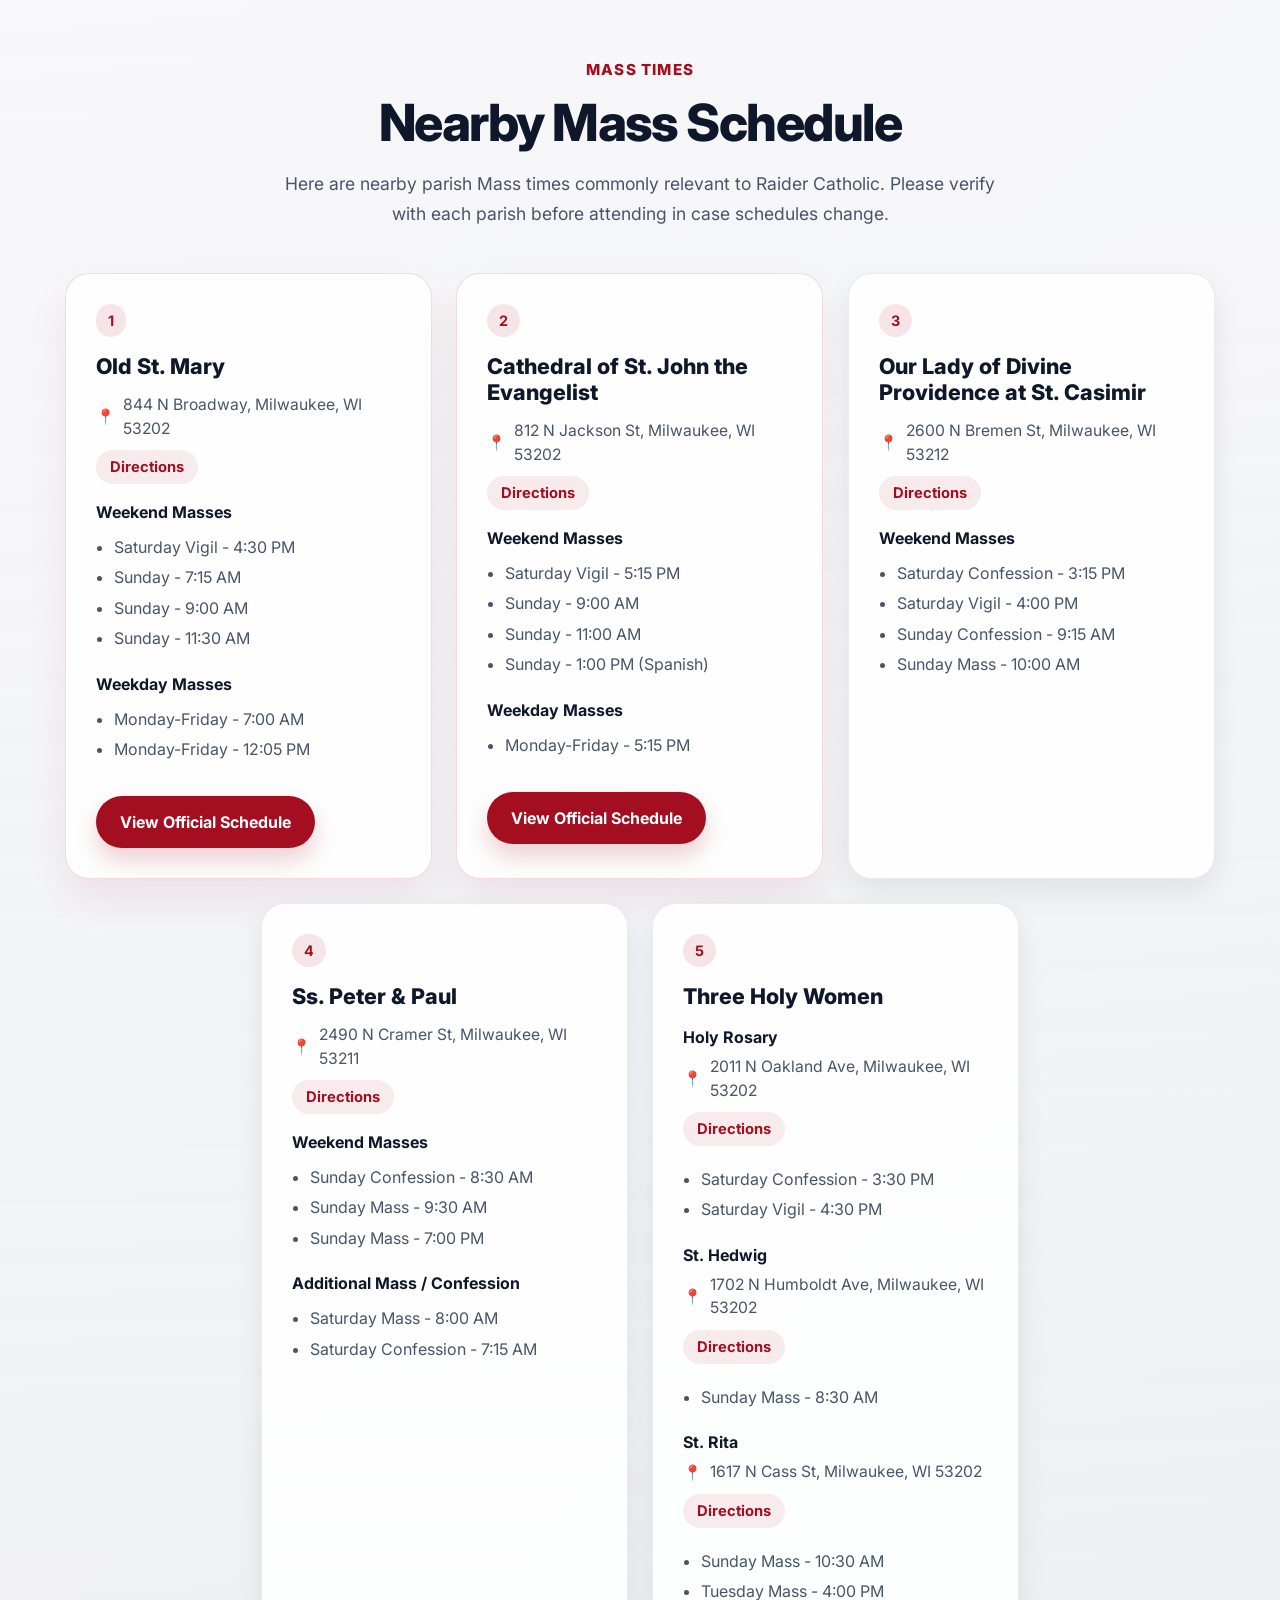
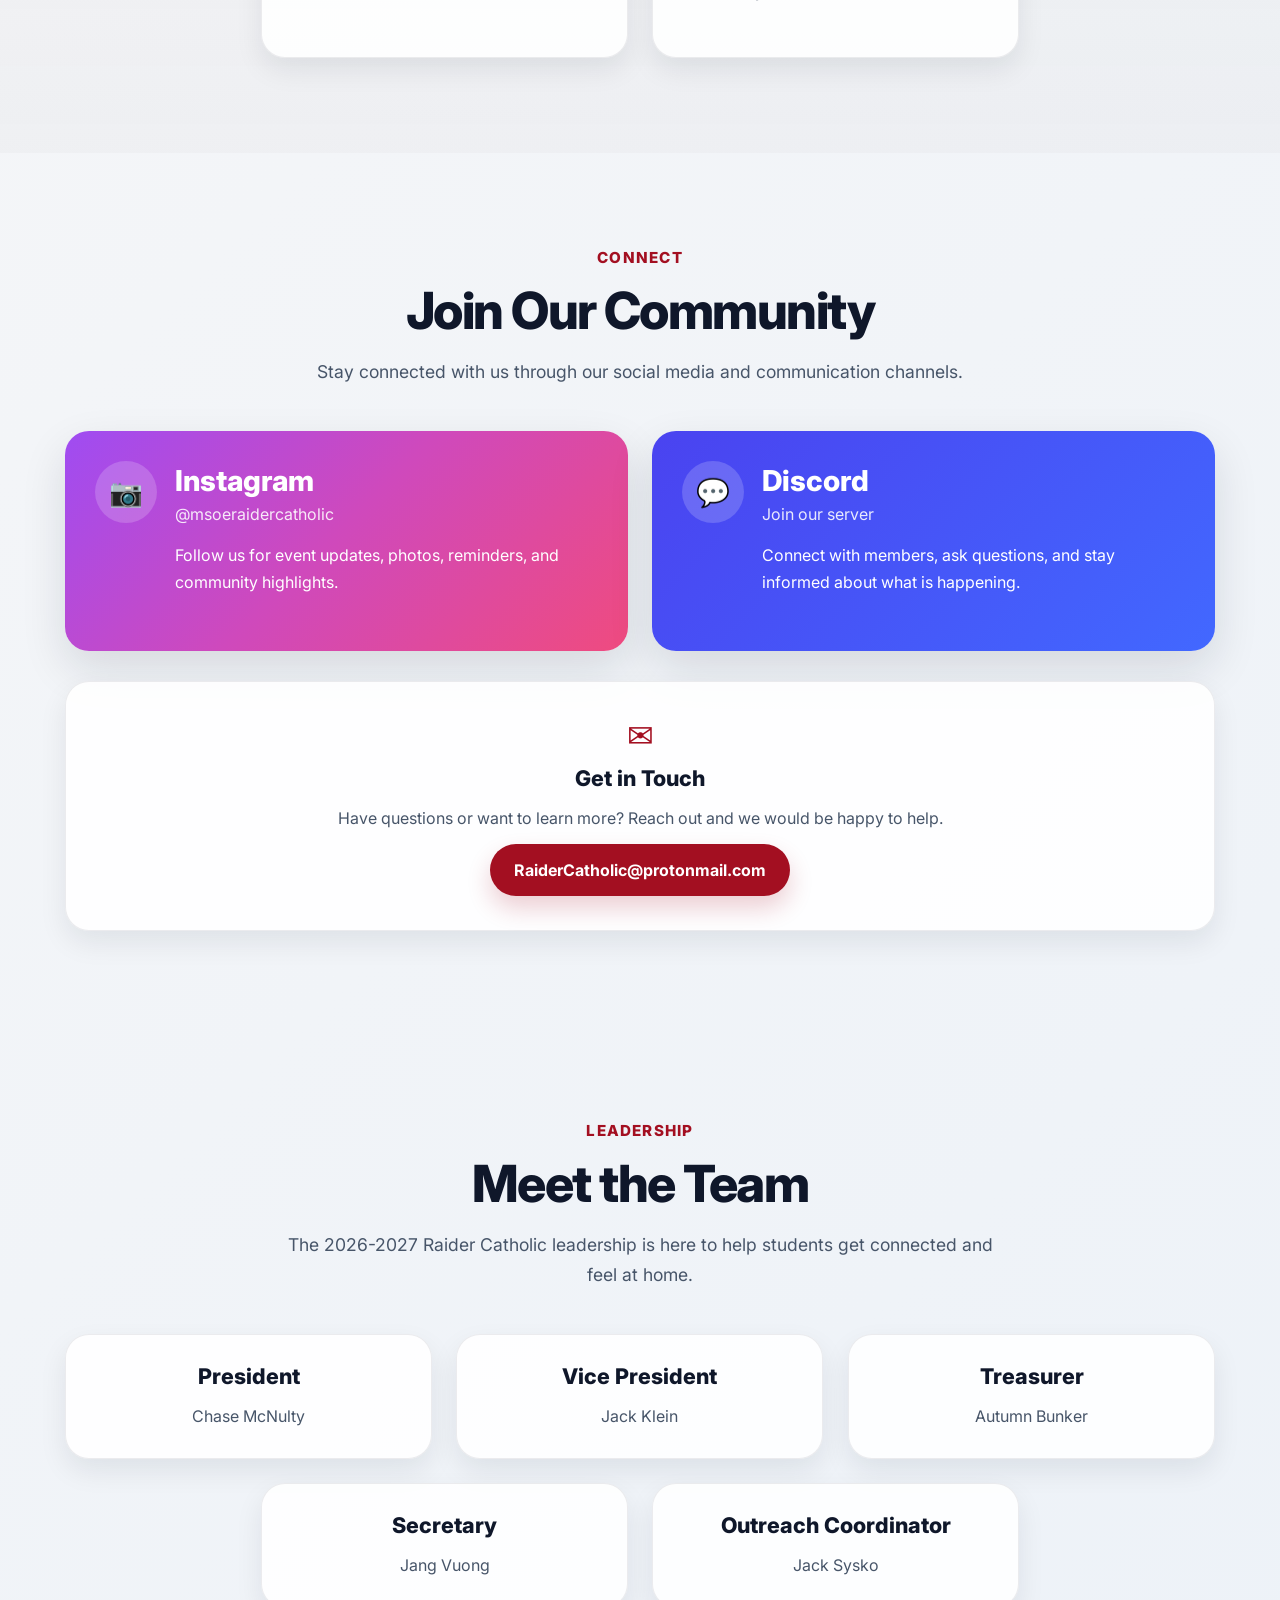
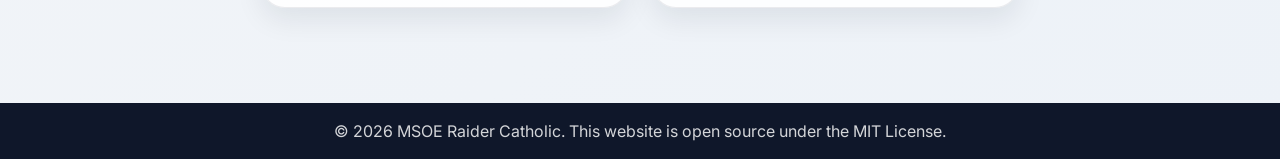
==== commit d562e3b2: "Make events the focus of the school-year site" ====
--- a/index.html
+++ b/index.html
@@ -4,7 +4,7 @@
   <meta charset="UTF-8" />
   <meta name="viewport" content="width=device-width, initial-scale=1.0" />
   <title>MSOE Raider Catholic</title>
-  <meta name="description" content="Join MSOE Raider Catholic's official Teams channel and email list for community updates, events, Mass times, and opportunities to get involved." />
+  <meta name="description" content="See upcoming MSOE Raider Catholic events, Mass times, service opportunities, and ways to grow in faith and community." />
   <link rel="icon" type="image/png" sizes="32x32" href="assets/favicon-32.png">
   <link rel="icon" type="image/png" sizes="48x48" href="assets/favicon-48.png">
   <link rel="apple-touch-icon" sizes="180x180" href="assets/apple-touch-icon.png">
@@ -21,7 +21,7 @@
     href="https://fonts.googleapis.com/css2?family=Inter:wght@400;500;600;700;800&display=swap"
     rel="stylesheet"
   />
-  <link rel="stylesheet" href="style.css?v=4" />
+  <link rel="stylesheet" href="style.css?v=5" />
 </head>
 <body>
   <header class="site-header reveal">
@@ -46,75 +46,63 @@
       <nav class="site-nav" id="siteNav">
         <a href="#about">About</a>
         <a href="#mass-times">Mass Times</a>
-        <a href="calendar.html">Events</a>
+        <a href="calendar.html" class="nav-events-link">Events</a>
         <a href="#connect">Connect</a>
         <a href="#leadership">Leadership</a>
-        <a
-          class="nav-signup-link"
-          href="https://docs.google.com/forms/d/e/1FAIpQLSfFIb83_XCL5WrTyKHX35n0NBtv4AnkqXI6pswNWS89kE7G2A/viewform?usp=header"
-          target="_blank"
-          rel="noopener noreferrer"
-        >
-          Join Raider Catholic
-        </a>
       </nav>
     </div>
   </header>
 
   <main>
-    <section class="hero welcome-hero reveal">
+    <section class="hero events-hero reveal">
       <div class="hero-overlay"></div>
 
-      <div class="container hero-content welcome-hero-layout">
-        <div class="welcome-hero-copy">
-          <p class="eyebrow">New School Year 2026-2027</p>
-          <h1>There is a place for you here.</h1>
+      <div class="container hero-content events-hero-layout">
+        <div class="events-hero-copy">
+          <p class="eyebrow">2026-2027 School Year</p>
+          <h1>Your week starts here.</h1>
           <p class="hero-subtitle">
-            Join Raider Catholic's official Teams channel and email list to stay connected
-            with our community throughout the school year.
+            Take a look at the next few events hosted by Raider Catholic, or view the full calendar.
           </p>
 
           <div class="hero-actions">
-            <a
-              href="https://docs.google.com/forms/d/e/1FAIpQLSfFIb83_XCL5WrTyKHX35n0NBtv4AnkqXI6pswNWS89kE7G2A/viewform?usp=header"
-              class="button button-primary signup-button"
-              target="_blank"
-              rel="noopener noreferrer"
-            >
-              Fill Out the Sign-Up Form <span aria-hidden="true">&rarr;</span>
+            <a href="calendar.html" class="button button-primary events-button">
+              View Full Calendar <span aria-hidden="true">&rarr;</span>
             </a>
             <a href="#mass-times" class="button button-secondary">View Mass Times</a>
-            <a href="calendar.html" class="button button-secondary">Upcoming Events</a>
-          </div>
-
-          <p class="signup-form-note">The form opens in a new tab and only takes a few minutes.</p>
-        </div>
-
-        <aside class="signup-invitation-card reveal reveal-delay-1">
-          <p class="signup-card-kicker">Your Official Connection</p>
-          <h2>One form keeps you in the loop.</h2>
-          <p>
-            Signing up is the best way to officially join Raider Catholic and hear about
-            everything happening this year.
-          </p>
-          <ul class="signup-benefit-list">
-            <li>
-              <span class="signup-benefit-number">01</span>
-              <span><strong>Join the Teams channel</strong> for announcements and conversation.</span>
-            </li>
-            <li>
-              <span class="signup-benefit-number">02</span>
-              <span><strong>Get community emails</strong> with important reminders and updates.</span>
-            </li>
-            <li>
-              <span class="signup-benefit-number">03</span>
-              <span><strong>Find your next event</strong> and discover ways to get involved.</span>
-            </li>
-          </ul>
-          <p class="signup-card-welcome">Catholic, returning, or simply curious: you are welcome.</p>
-        </aside>
-
-        <button class="scroll-indicator" id="scrollButton" aria-label="Learn more about Raider Catholic">
+          </div>
+
+          <p class="events-feed-note">
+            <span aria-hidden="true"></span>
+            Updated from the official Raider Catholic calendar
+          </p>
+        </div>
+
+        <section class="events-hero-calendar reveal reveal-delay-1" aria-labelledby="comingUpTitle">
+          <div class="events-hero-calendar-heading">
+            <div>
+              <p class="events-calendar-kicker">Coming Up</p>
+              <h2 id="comingUpTitle">Next at Raider Catholic</h2>
+            </div>
+            <a href="calendar.html" class="events-calendar-link">All events</a>
+          </div>
+          <p
+            class="events-hero-status"
+            id="calendarStatus"
+            aria-live="polite"
+            data-loaded-message="Here are the next opportunities to gather."
+          >
+            Loading upcoming events...
+          </p>
+          <div class="events-grid events-hero-grid" id="eventsList" data-event-limit="3"></div>
+        </section>
+
+        <button
+          class="scroll-indicator"
+          id="scrollButton"
+          data-scroll-target="about"
+          aria-label="Learn more about Raider Catholic"
+        >
           &#8964;
         </button>
       </div>
@@ -484,6 +472,6 @@
     </div>
   </footer>
 
-  <script src="script.js?v=4"></script>
+  <script src="script.js?v=5"></script>
 </body>
 </html>
--- a/style.css
+++ b/style.css
@@ -112,7 +112,7 @@
   color: var(--raider-red);
 }
 
-.site-nav .nav-signup-link {
+.site-nav .nav-events-link {
   display: inline-flex;
   align-items: center;
   min-height: 40px;
@@ -126,7 +126,7 @@
   transition: background 0.22s ease, transform 0.22s ease, box-shadow 0.22s ease;
 }
 
-.site-nav .nav-signup-link:hover {
+.site-nav .nav-events-link:hover {
   background: var(--raider-red-dark);
   color: var(--white);
   transform: translateY(-2px);
@@ -159,37 +159,38 @@
   overflow: hidden;
 }
 
-.welcome-hero {
+.events-hero {
   background:
-    linear-gradient(115deg, rgba(255, 255, 255, 0.96) 0%, rgba(252, 247, 248, 0.9) 51%, rgba(237, 228, 232, 0.84) 100%),
-    radial-gradient(circle at 78% 22%, rgba(163, 15, 33, 0.22), transparent 30%);
-}
-
-.welcome-hero::before,
-.welcome-hero::after {
+    radial-gradient(circle at 83% 18%, rgba(216, 45, 67, 0.3), transparent 30%),
+    linear-gradient(125deg, #0f172a 0%, #22131c 52%, #61101c 100%);
+  color: var(--white);
+}
+
+.events-hero::before,
+.events-hero::after {
   content: "";
   position: absolute;
+  pointer-events: none;
+}
+
+.events-hero::before {
+  inset: 0;
+  opacity: 0.18;
+  background-image:
+    linear-gradient(rgba(255, 255, 255, 0.08) 1px, transparent 1px),
+    linear-gradient(90deg, rgba(255, 255, 255, 0.08) 1px, transparent 1px);
+  background-size: 52px 52px;
+  mask-image: linear-gradient(to right, black, transparent 58%);
+}
+
+.events-hero::after {
+  width: 420px;
+  height: 420px;
+  left: -250px;
+  bottom: -260px;
+  border: 1px solid rgba(255, 255, 255, 0.1);
   border-radius: 50%;
-  pointer-events: none;
-}
-
-.welcome-hero::before {
-  width: 460px;
-  height: 460px;
-  top: -280px;
-  right: 8%;
-  border: 1px solid rgba(163, 15, 33, 0.14);
-  box-shadow:
-    0 0 0 70px rgba(163, 15, 33, 0.025),
-    0 0 0 140px rgba(163, 15, 33, 0.018);
-}
-
-.welcome-hero::after {
-  width: 180px;
-  height: 180px;
-  left: -110px;
-  bottom: 8%;
-  background: rgba(163, 15, 33, 0.06);
+  box-shadow: 0 0 0 72px rgba(255, 255, 255, 0.018);
 }
 
 .hero-overlay {
@@ -210,164 +211,219 @@
   z-index: 2;
 }
 
-.welcome-hero-layout {
+.events-hero-layout {
   display: grid;
-  grid-template-columns: minmax(0, 1.12fr) minmax(340px, 0.88fr);
+  grid-template-columns: minmax(0, 0.88fr) minmax(440px, 1.12fr);
   align-items: center;
-  gap: clamp(42px, 6vw, 84px);
-  padding-top: 72px;
-  padding-bottom: 44px;
+  gap: clamp(40px, 5vw, 70px);
+  padding-top: 54px;
+  padding-bottom: 34px;
   text-align: left;
 }
 
-.welcome-hero-copy {
-  max-width: 680px;
-}
-
-.welcome-hero .eyebrow {
-  position: relative;
-  padding-left: 38px;
-  background: transparent;
-}
-
-.welcome-hero .eyebrow::before {
-  content: "";
-  position: absolute;
-  left: 14px;
-  top: 50%;
-  width: 14px;
-  height: 2px;
-  background: var(--raider-red);
-  transform: translateY(-50%);
-}
-
-.welcome-hero h1 {
-  max-width: 760px;
-  font-size: clamp(3.3rem, 6.7vw, 6rem);
+.events-hero-copy {
+  max-width: 560px;
+}
+
+.events-hero .eyebrow {
+  background: rgba(255, 255, 255, 0.1);
+  color: #f8c8cf;
+  border: 1px solid rgba(255, 255, 255, 0.12);
+}
+
+.events-hero h1 {
+  max-width: 620px;
+  font-size: clamp(3.5rem, 6.7vw, 6.4rem);
   line-height: 0.96;
 }
 
-.welcome-hero .hero-subtitle {
-  width: min(650px, 100%);
-  margin: 24px 0 32px;
-}
-
-.welcome-hero .hero-actions {
+.events-hero .hero-subtitle {
+  width: min(560px, 100%);
+  margin: 24px 0 30px;
+  color: rgba(255, 255, 255, 0.72);
+}
+
+.events-hero .hero-actions {
   justify-content: flex-start;
 }
 
-.signup-button {
+.events-hero .events-button {
   gap: 12px;
   min-height: 58px;
   padding: 0 28px;
-}
-
-.signup-button span {
+  background: var(--white);
+  color: var(--raider-red-dark);
+  box-shadow: 0 16px 32px rgba(0, 0, 0, 0.22);
+}
+
+.events-hero .events-button:hover {
+  background: #fff4f5;
+  color: var(--raider-red-dark);
+  box-shadow: 0 20px 38px rgba(0, 0, 0, 0.28);
+}
+
+.events-hero .events-button span {
   font-size: 1.3rem;
   line-height: 1;
   transition: transform 0.22s ease;
 }
 
-.signup-button:hover span {
+.events-hero .events-button:hover span {
   transform: translateX(4px);
 }
 
-.signup-form-note {
+.events-hero .button-secondary {
+  background: rgba(255, 255, 255, 0.08);
+  border-color: rgba(255, 255, 255, 0.24);
+  color: var(--white);
+}
+
+.events-hero .button-secondary:hover {
+  background: rgba(255, 255, 255, 0.16);
+  box-shadow: none;
+}
+
+.events-feed-note {
+  display: flex;
+  align-items: center;
+  gap: 10px;
   margin: 18px 0 0;
-  color: var(--navy-soft);
+  color: rgba(255, 255, 255, 0.62);
   font-size: 0.92rem;
 }
 
-.signup-invitation-card {
+.events-feed-note span {
+  width: 8px;
+  height: 8px;
+  flex-shrink: 0;
+  border-radius: 50%;
+  background: #86efac;
+  box-shadow: 0 0 0 5px rgba(134, 239, 172, 0.12);
+}
+
+.events-hero-calendar {
   position: relative;
   overflow: hidden;
-  padding: clamp(28px, 4vw, 42px);
-  border: 1px solid rgba(255, 255, 255, 0.12);
-  border-radius: 34px 10px 34px 34px;
-  background:
-    radial-gradient(circle at 100% 0%, rgba(255, 255, 255, 0.12), transparent 30%),
-    linear-gradient(145deg, #2a0d14 0%, #78111f 64%, #a30f21 100%);
-  color: var(--white);
-  box-shadow: 0 30px 70px rgba(74, 10, 20, 0.28);
-}
-
-.signup-invitation-card::after {
+  padding: clamp(26px, 3.4vw, 38px);
+  border: 1px solid rgba(255, 255, 255, 0.54);
+  border-radius: 32px 10px 32px 32px;
+  background: rgba(255, 255, 255, 0.96);
+  color: var(--navy);
+  box-shadow: 0 30px 70px rgba(0, 0, 0, 0.28);
+}
+
+.events-hero-calendar::after {
   content: "";
   position: absolute;
-  top: -46px;
-  right: -46px;
-  width: 128px;
-  height: 128px;
-  border: 1px solid rgba(255, 255, 255, 0.18);
+  top: -60px;
+  right: -60px;
+  width: 150px;
+  height: 150px;
+  border: 1px solid rgba(163, 15, 33, 0.14);
   border-radius: 50%;
 }
 
-.signup-card-kicker {
-  margin: 0 0 12px;
-  color: #f5c4cb;
+.events-hero-calendar-heading {
+  position: relative;
+  z-index: 1;
+  display: flex;
+  align-items: flex-end;
+  justify-content: space-between;
+  gap: 20px;
+  margin-bottom: 10px;
+}
+
+.events-calendar-kicker {
+  margin: 0 0 8px;
+  color: var(--raider-red);
   font-size: 0.82rem;
   font-weight: 800;
   letter-spacing: 0.12em;
   text-transform: uppercase;
 }
 
-.signup-invitation-card h2 {
+.events-hero-calendar h2 {
   margin: 0;
-  max-width: 420px;
-  font-size: clamp(1.9rem, 3vw, 2.7rem);
-  line-height: 1.06;
-  letter-spacing: -0.035em;
-}
-
-.signup-invitation-card > p:not(.signup-card-kicker):not(.signup-card-welcome) {
-  margin: 16px 0 0;
-  color: rgba(255, 255, 255, 0.78);
-  line-height: 1.7;
-}
-
-.signup-benefit-list {
-  display: grid;
-  gap: 0;
-  margin: 28px 0 0;
-  padding: 0;
-  list-style: none;
-}
-
-.signup-benefit-list li {
-  display: grid;
-  grid-template-columns: 38px 1fr;
-  gap: 14px;
-  align-items: start;
-  padding: 16px 0;
-  border-top: 1px solid rgba(255, 255, 255, 0.14);
-  color: rgba(255, 255, 255, 0.82);
+  font-size: clamp(1.7rem, 2.5vw, 2.3rem);
+  line-height: 1.05;
+  letter-spacing: -0.03em;
+}
+
+.events-calendar-link {
+  position: relative;
+  z-index: 1;
+  flex-shrink: 0;
+  color: var(--raider-red);
+  font-size: 0.9rem;
+  font-weight: 800;
+}
+
+.events-calendar-link:hover {
+  color: var(--raider-red-dark);
+}
+
+.events-hero-status {
+  margin: 0 0 18px;
+  color: var(--navy-soft);
+  font-size: 0.92rem;
   line-height: 1.55;
 }
 
-.signup-benefit-list strong {
-  color: var(--white);
-}
-
-.signup-benefit-number {
-  color: #f5c4cb;
-  font-size: 0.78rem;
-  font-weight: 800;
-  letter-spacing: 0.08em;
-}
-
-.signup-card-welcome {
-  margin: 18px 0 0;
-  padding-top: 18px;
-  border-top: 1px solid rgba(255, 255, 255, 0.14);
-  color: var(--white);
-  font-weight: 700;
-  line-height: 1.55;
-}
-
-.welcome-hero .scroll-indicator {
+.events-grid.events-hero-grid {
+  position: relative;
+  z-index: 1;
+  grid-template-columns: repeat(2, minmax(0, 1fr));
+  gap: 10px;
+}
+
+.events-grid.events-hero-grid .event-card:first-child {
+  grid-column: 1 / -1;
+  background: linear-gradient(110deg, #fff7f8, #f8f7f8);
+}
+
+.events-hero-grid .event-card {
+  padding: 16px 18px;
+  border: 1px solid rgba(15, 23, 42, 0.07);
+  border-left: 4px solid var(--raider-red);
+  border-radius: 14px;
+  background: #f8f7f8;
+  box-shadow: none;
+}
+
+.events-hero-grid .event-card h3 {
+  margin-bottom: 8px;
+  font-size: 1.05rem;
+}
+
+.events-hero-grid .event-card-meta {
+  grid-template-columns: repeat(2, minmax(0, 1fr));
+  gap: 3px 16px;
+  margin-bottom: 0;
+}
+
+.events-hero-grid .event-meta-row {
+  gap: 7px;
+  font-size: 0.82rem;
+  line-height: 1.4;
+}
+
+.events-hero-grid .event-meta-row:last-child {
+  grid-column: 1 / -1;
+}
+
+.events-hero-grid .event-description {
+  display: none;
+}
+
+.events-hero .scroll-indicator {
   grid-column: 1 / -1;
   justify-self: center;
   margin-top: 0;
+  color: rgba(255, 255, 255, 0.74);
+}
+
+.events-hero .scroll-indicator:hover {
+  color: var(--white);
 }
 
 .eyebrow {
@@ -748,16 +804,27 @@
 
 /* Calendar page */
 .calendar-top-section {
-  padding-top: 56px;
-  padding-bottom: 86px;
+  position: relative;
+  padding-top: 72px;
+  padding-bottom: 96px;
+  background:
+    radial-gradient(circle at 12% 5%, rgba(163, 15, 33, 0.12), transparent 26%),
+    linear-gradient(180deg, rgba(255, 255, 255, 0.48), rgba(255, 255, 255, 0));
+}
+
+.calendar-top-section .section-heading {
+  max-width: 880px;
+  margin-right: auto;
+  margin-bottom: 50px;
+  margin-left: auto;
 }
 
 .calendar-page-title {
   margin: 0;
-  font-size: clamp(2.4rem, 5vw, 4rem);
+  font-size: clamp(2.7rem, 6vw, 5rem);
   font-weight: 800;
-  letter-spacing: -0.03em;
-  line-height: 1;
+  letter-spacing: -0.045em;
+  line-height: 0.98;
 }
 
 .events-grid {
@@ -768,6 +835,21 @@
 
 .event-card {
   padding: 28px;
+}
+
+.calendar-top-section .events-grid {
+  max-width: 1040px;
+  margin: 0 auto;
+}
+
+.calendar-top-section .event-card {
+  border-top: 4px solid rgba(163, 15, 33, 0.82);
+  transition: transform 0.22s ease, box-shadow 0.22s ease;
+}
+
+.calendar-top-section .event-card:hover {
+  transform: translateY(-4px);
+  box-shadow: 0 20px 38px rgba(15, 23, 42, 0.13);
 }
 
 .event-card-meta {
@@ -895,9 +977,10 @@
   .button,
   .scroll-indicator,
   .site-nav,
-  .signup-button span,
+  .events-hero .events-button span,
   .map-chip,
-  .calendar-text-link {
+  .calendar-text-link,
+  .calendar-top-section .event-card {
     transition: none !important;
     transform: none !important;
     opacity: 1 !important;
@@ -944,34 +1027,35 @@
 }
 
 @media (max-width: 980px) {
-  .welcome-hero-layout,
+  .events-hero-layout,
   .about-grid,
   .card-grid,
   .events-grid {
     grid-template-columns: 1fr;
   }
 
-  .welcome-hero-layout {
+  .events-hero-layout {
     gap: 34px;
   }
 
-  .welcome-hero-copy {
+  .events-hero-copy {
     max-width: 760px;
     margin: 0 auto;
     text-align: center;
   }
 
-  .welcome-hero .hero-subtitle {
+  .events-hero .hero-subtitle {
     margin-right: auto;
     margin-left: auto;
   }
 
-  .welcome-hero .hero-actions {
+  .events-hero .hero-actions,
+  .events-feed-note {
     justify-content: center;
   }
 
-  .signup-invitation-card {
-    width: min(680px, 100%);
+  .events-hero-calendar {
+    width: min(760px, 100%);
     margin: 0 auto;
   }
 
@@ -1019,19 +1103,23 @@
     transform: translateY(0);
   }
 
-  .site-nav .nav-signup-link {
+  .site-nav .nav-events-link {
     width: 100%;
     justify-content: center;
     margin-top: 4px;
   }
 
+  #subscribeCalendarButton {
+    display: none;
+  }
+
   .hero-content {
     padding: 100px 0 70px;
   }
 
-  .welcome-hero-layout {
-    padding-top: 64px;
-    padding-bottom: 44px;
+  .events-hero-layout {
+    padding-top: 58px;
+    padding-bottom: 38px;
   }
 
   .brand-text {
@@ -1089,21 +1177,38 @@
     align-items: stretch;
   }
 
-  .welcome-hero h1 {
-    font-size: clamp(3rem, 15vw, 4.6rem);
-  }
-
-  .signup-form-note {
-    text-align: center;
-  }
-
-  .signup-invitation-card {
-    padding: 28px 24px;
-    border-radius: 26px 8px 26px 26px;
-  }
-
-  .signup-benefit-list li {
-    grid-template-columns: 34px 1fr;
+  .events-hero h1 {
+    font-size: clamp(3.2rem, 15vw, 4.8rem);
+  }
+
+  .events-hero .button-secondary,
+  .events-feed-note {
+    display: none;
+  }
+
+  .events-hero-calendar {
+    padding: 24px 20px;
+    border-radius: 24px 8px 24px 24px;
+  }
+
+  .events-hero-calendar-heading {
+    align-items: flex-start;
+  }
+
+  .events-hero-grid .event-card-meta {
+    grid-template-columns: 1fr;
+  }
+
+  .events-hero-grid .event-meta-row:last-child {
+    grid-column: auto;
+  }
+
+  .events-grid.events-hero-grid {
+    grid-template-columns: 1fr;
+  }
+
+  .events-grid.events-hero-grid .event-card:first-child {
+    grid-column: auto;
   }
 
   .button {
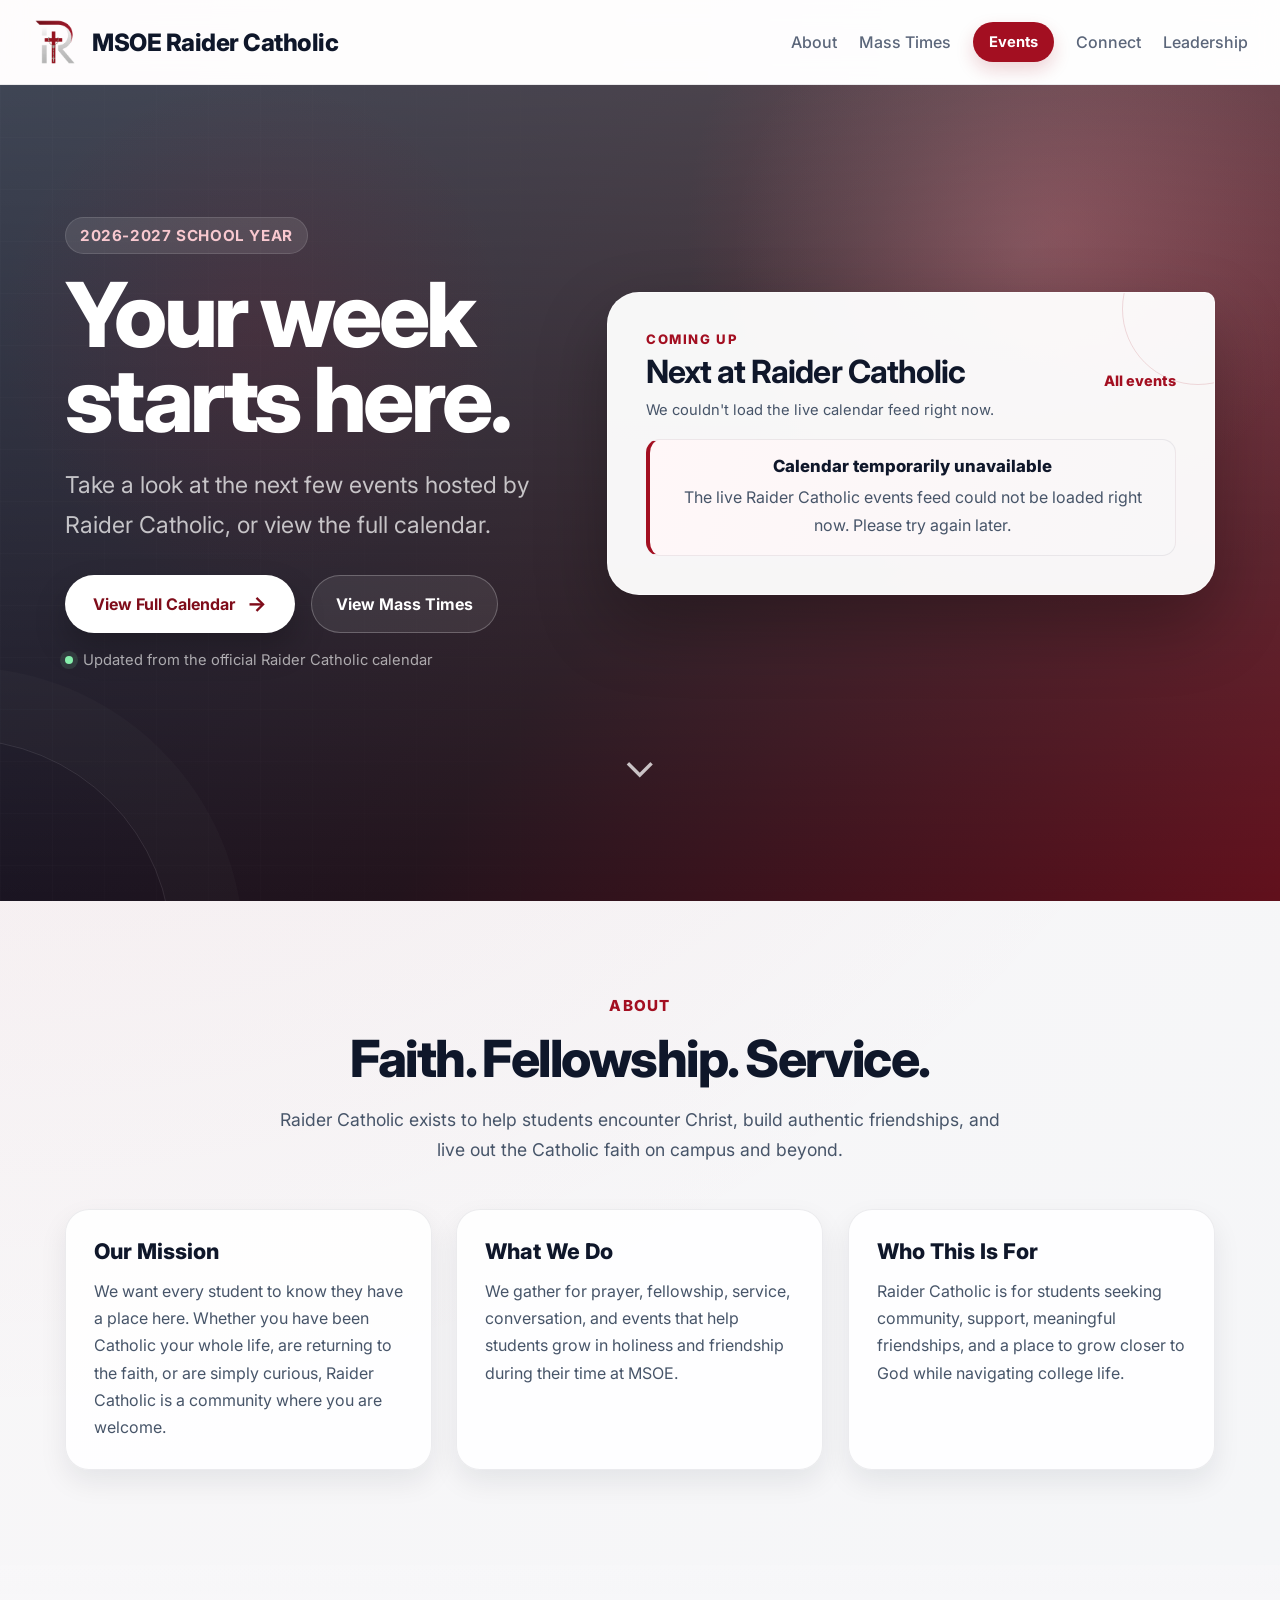
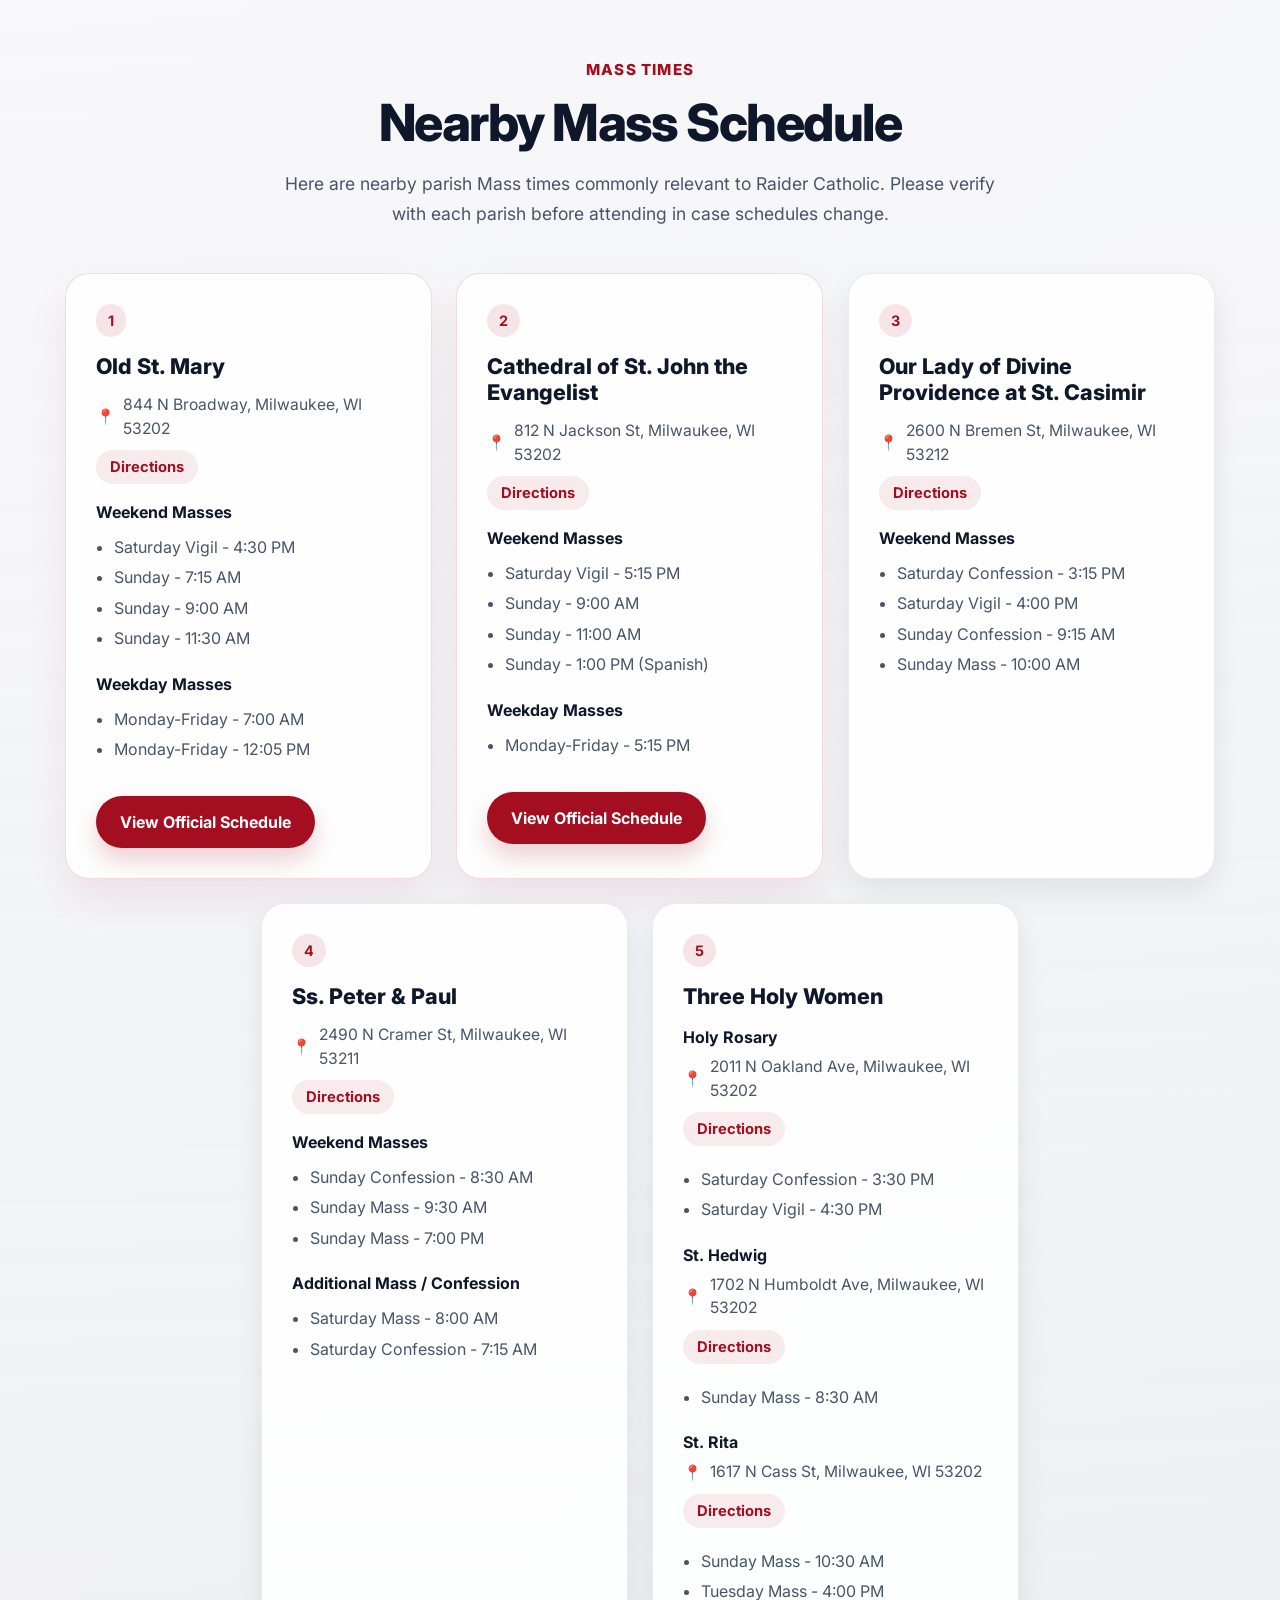
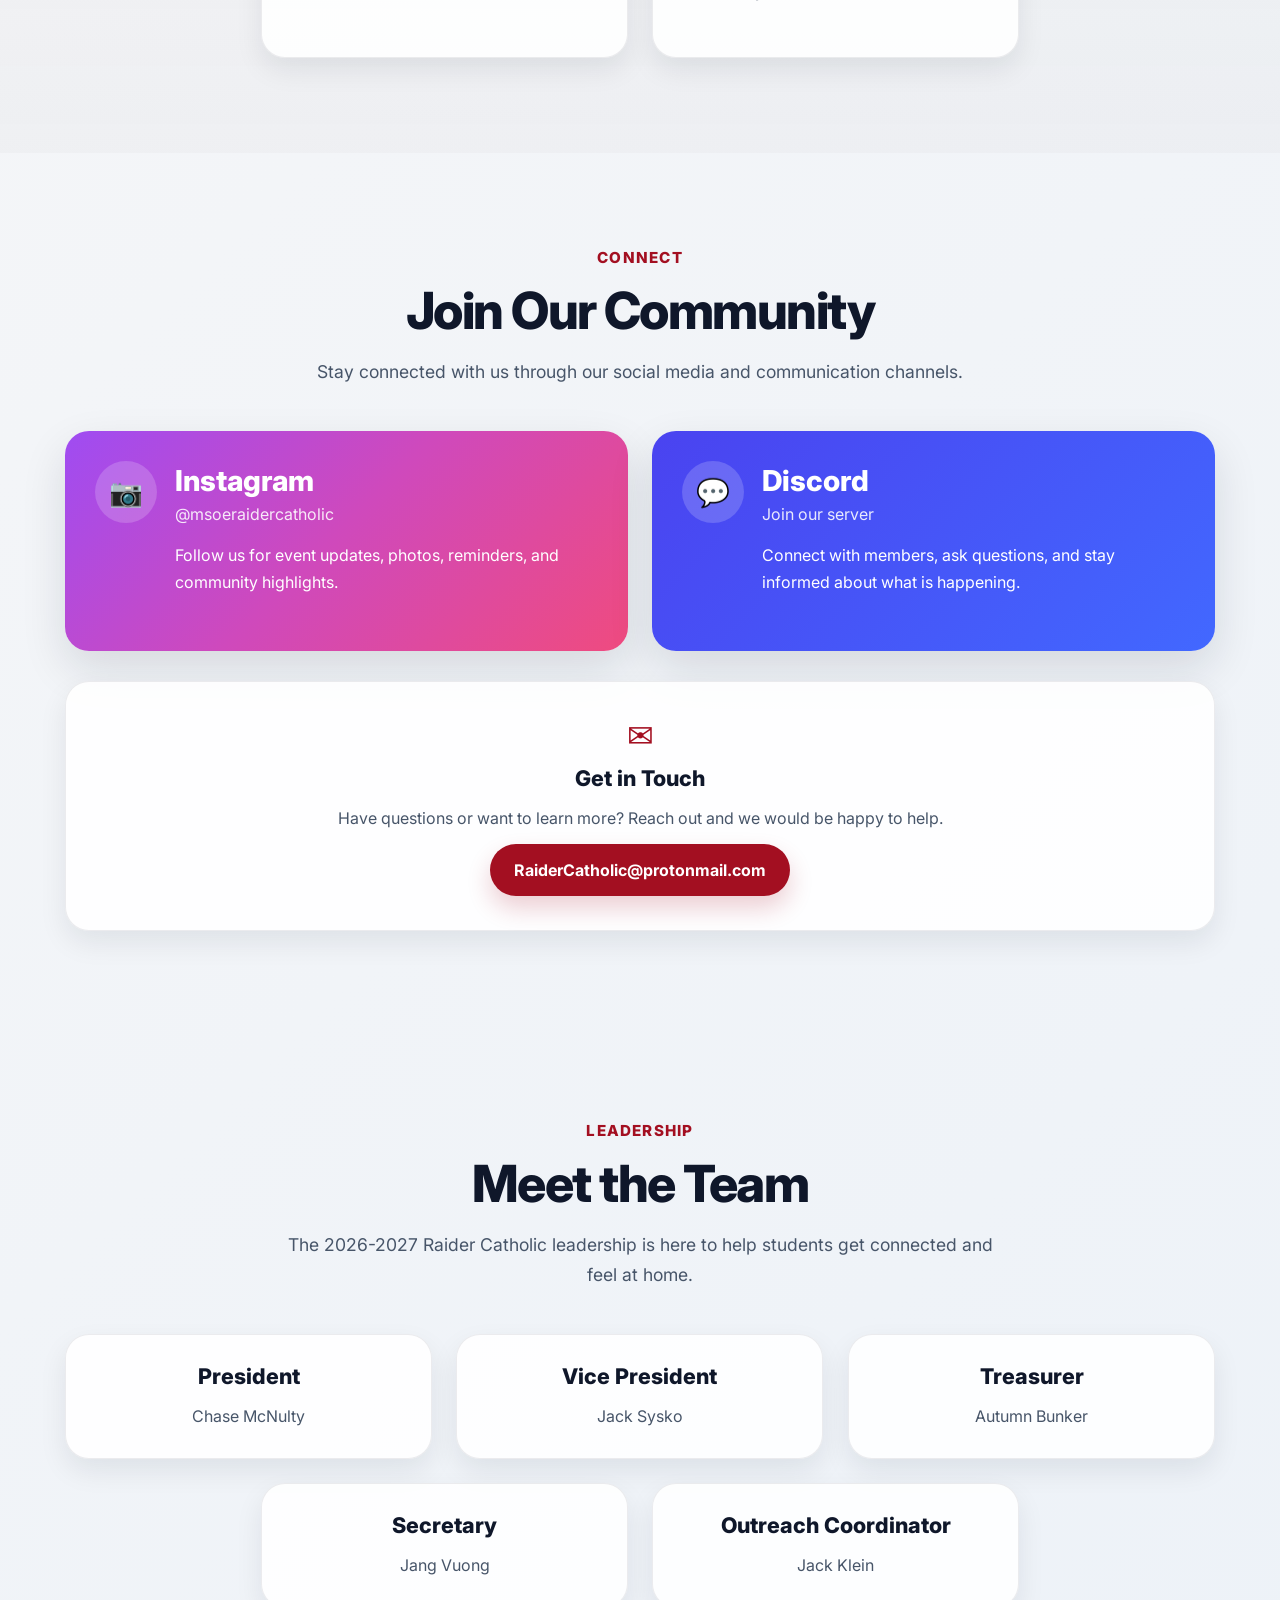
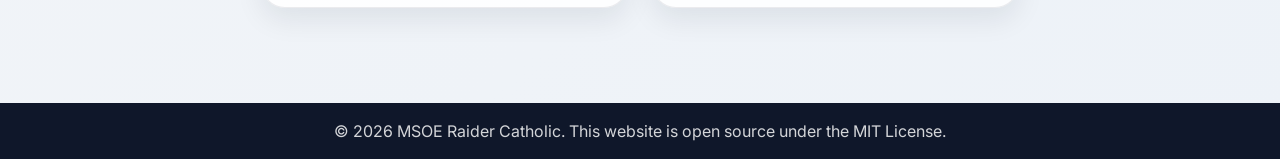
==== commit 553643c7: "Update Raider Catholic leadership roles" ====
--- a/index.html
+++ b/index.html
@@ -444,7 +444,7 @@
 
           <div class="leader-card reveal reveal-delay-2">
             <h3>Vice President</h3>
-            <p>Jack Klein</p>
+            <p>Jack Sysko</p>
           </div>
 
           <div class="leader-card reveal reveal-delay-3">
@@ -459,7 +459,7 @@
 
           <div class="leader-card reveal reveal-delay-2">
             <h3>Outreach Coordinator</h3>
-            <p>Jack Sysko</p>
+            <p>Jack Klein</p>
           </div>
         </div>
       </div>
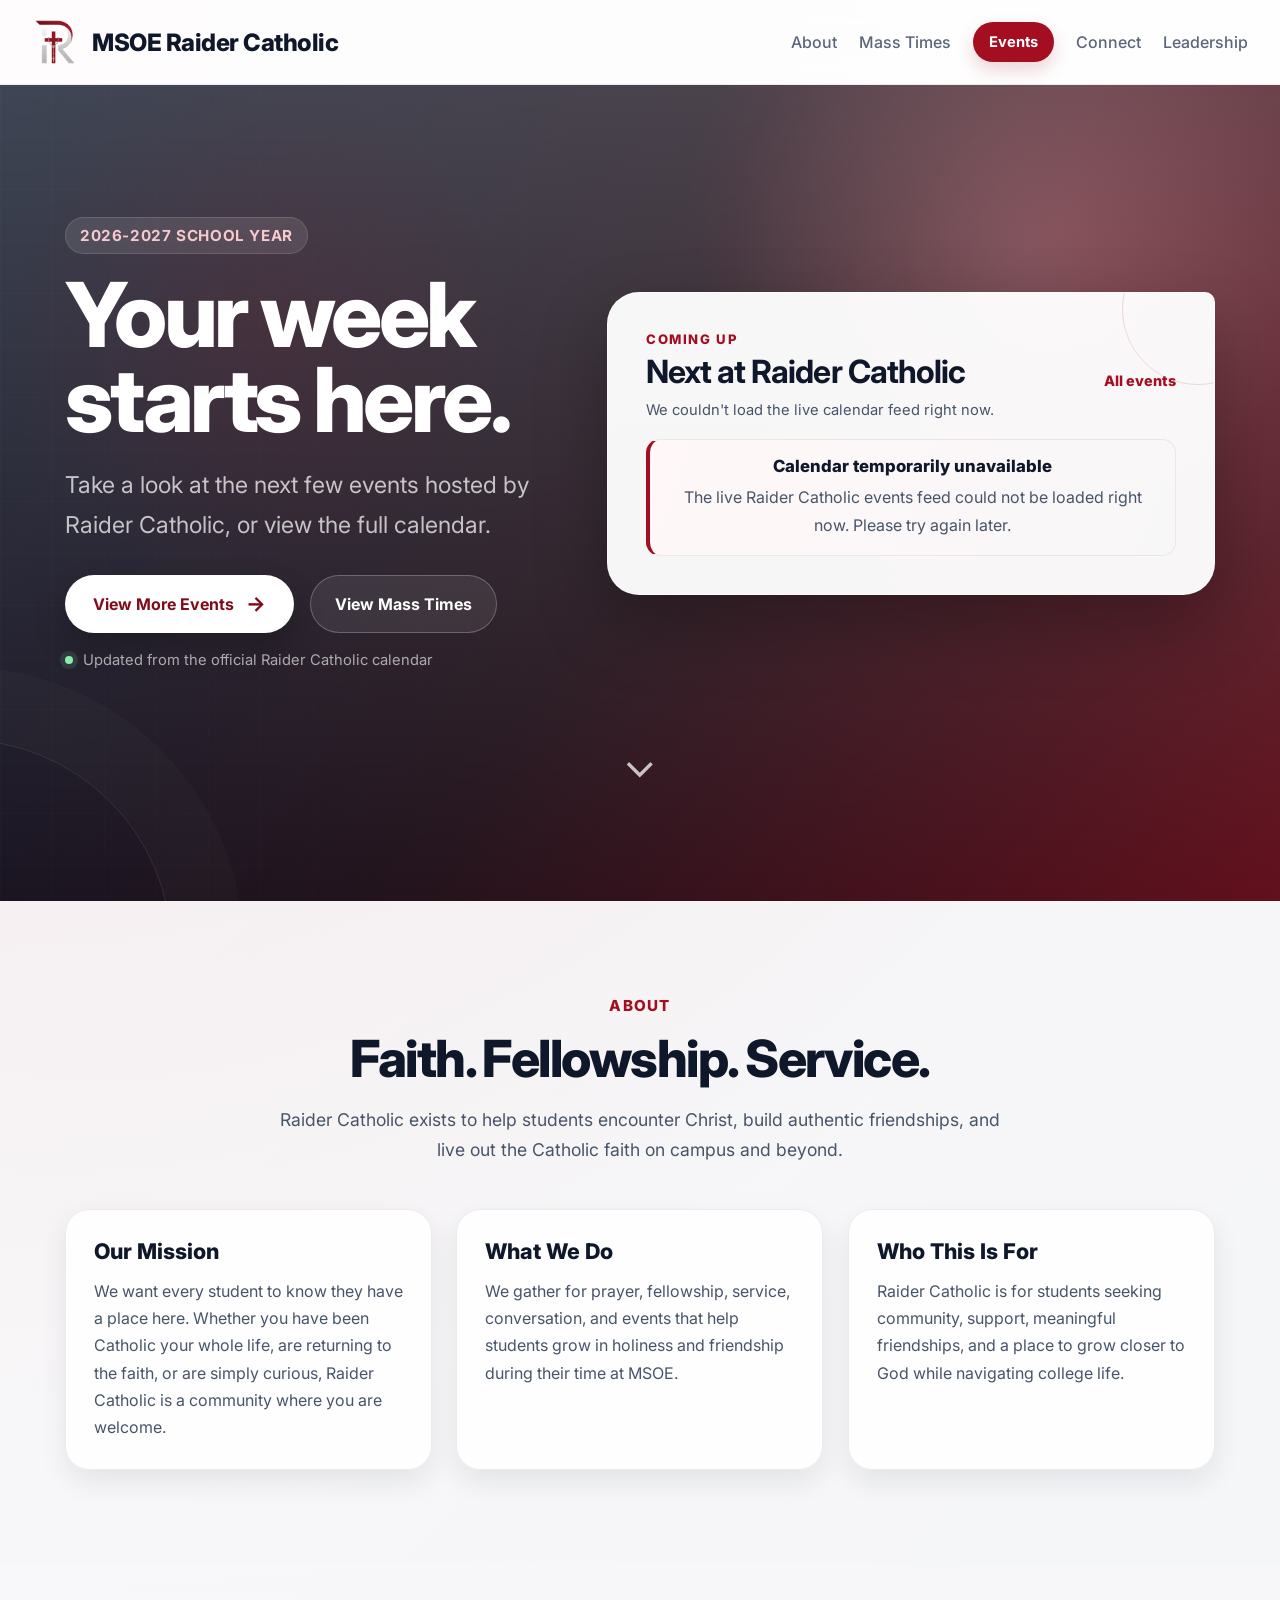
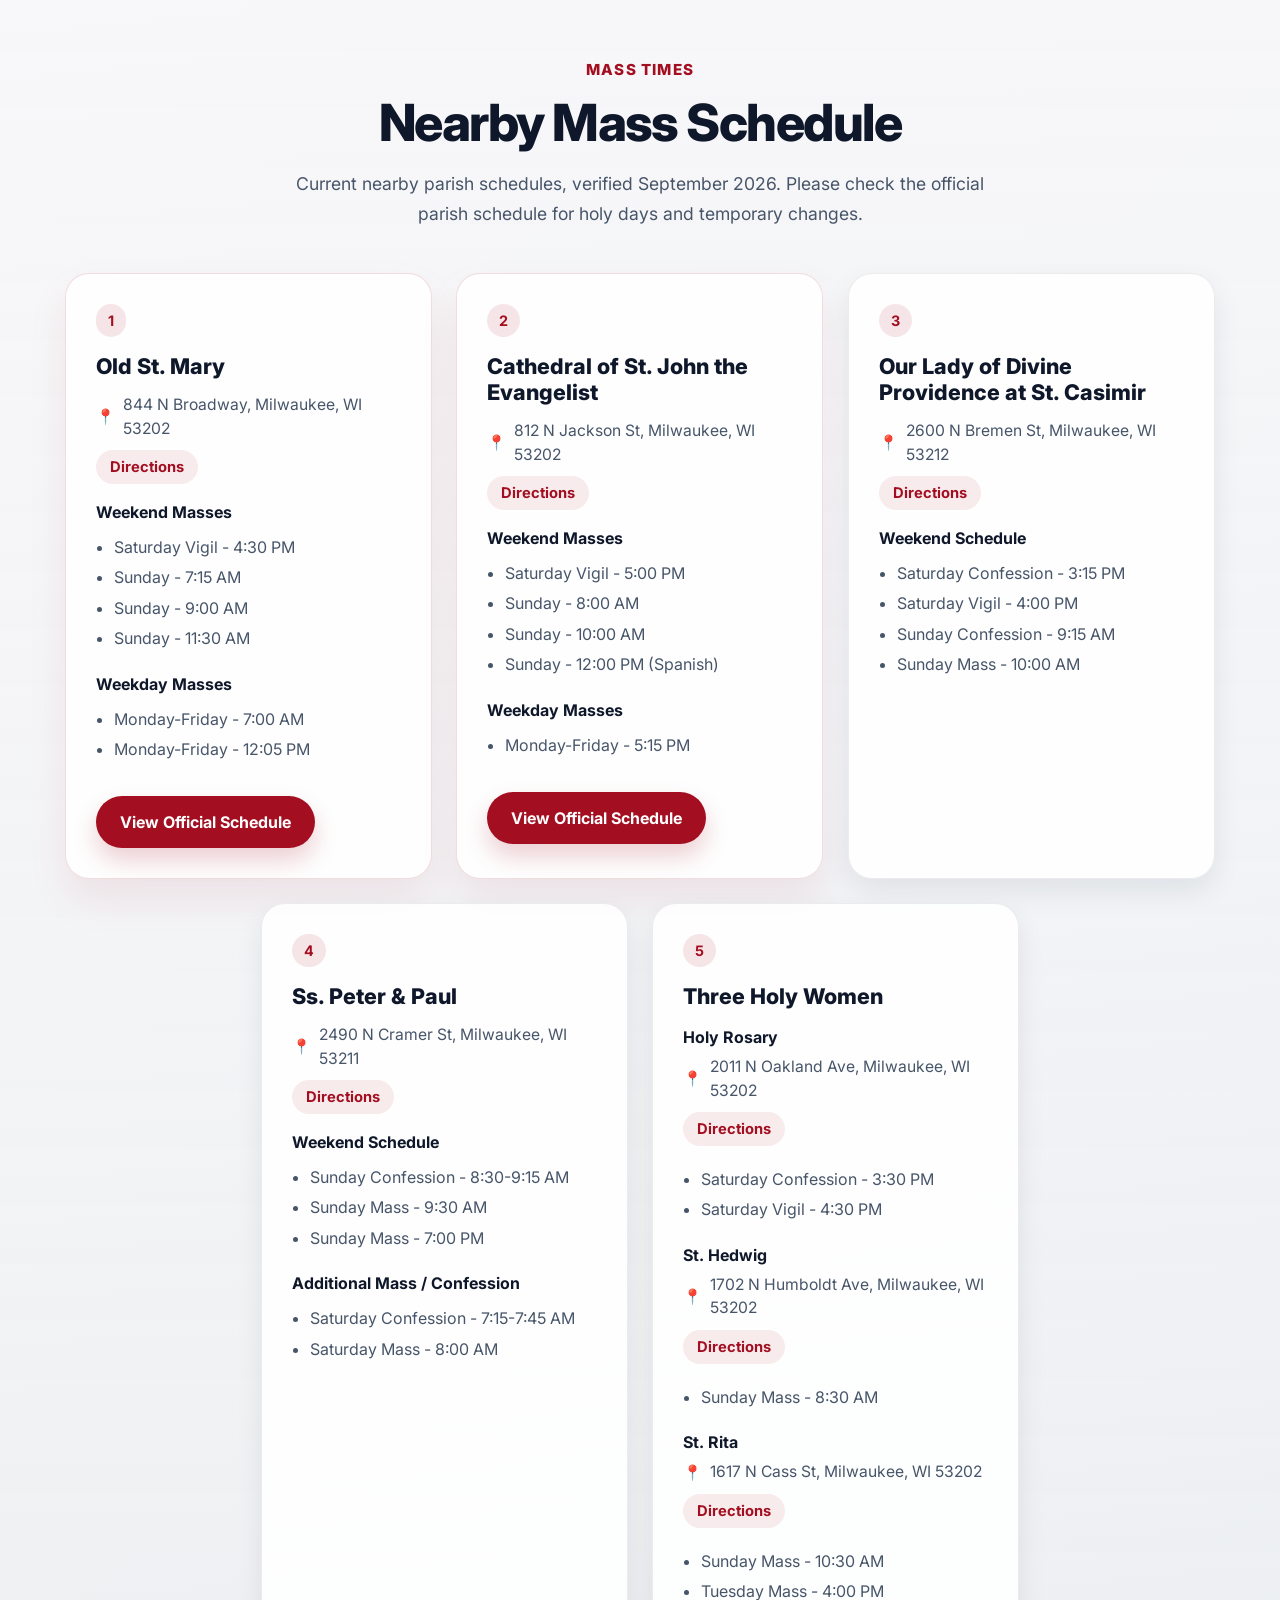
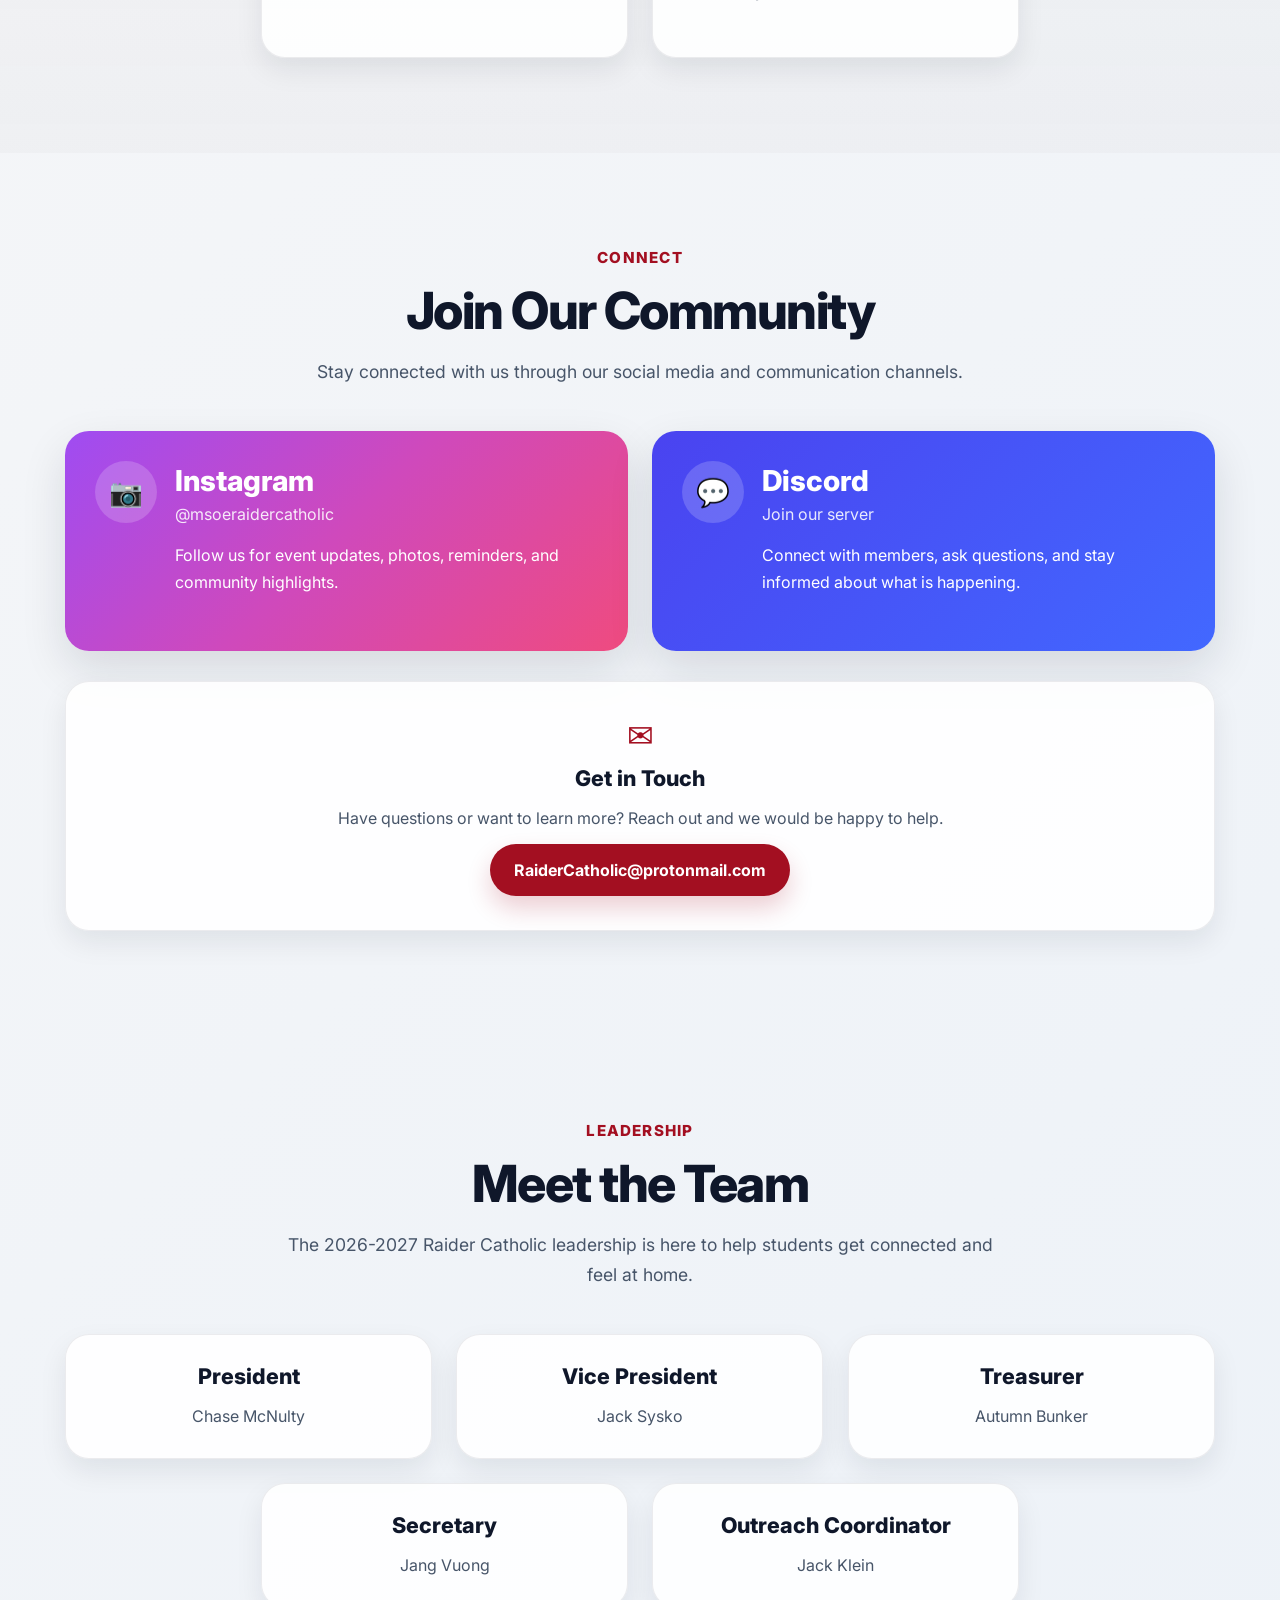
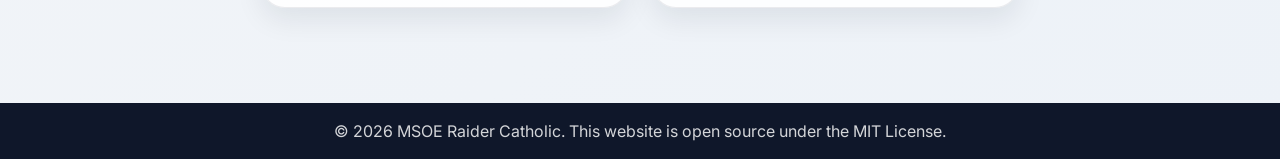
==== commit ea14ceac: "Update events and parish Mass schedules" ====
--- a/index.html
+++ b/index.html
@@ -67,7 +67,7 @@
 
           <div class="hero-actions">
             <a href="calendar.html" class="button button-primary events-button">
-              View Full Calendar <span aria-hidden="true">&rarr;</span>
+              View More Events <span aria-hidden="true">&rarr;</span>
             </a>
             <a href="#mass-times" class="button button-secondary">View Mass Times</a>
           </div>
@@ -154,8 +154,8 @@
           <p class="section-label">Mass Times</p>
           <h2>Nearby Mass Schedule</h2>
           <p class="section-subtitle">
-            Here are nearby parish Mass times commonly relevant to Raider Catholic.
-            Please verify with each parish before attending in case schedules change.
+            Current nearby parish schedules, verified September 2026.
+            Please check the official parish schedule for holy days and temporary changes.
           </p>
         </div>
 
@@ -224,10 +224,10 @@
 
             <h4>Weekend Masses</h4>
             <ul class="mass-list">
-              <li>Saturday Vigil - 5:15 PM</li>
-              <li>Sunday - 9:00 AM</li>
-              <li>Sunday - 11:00 AM</li>
-              <li>Sunday - 1:00 PM (Spanish)</li>
+              <li>Saturday Vigil - 5:00 PM</li>
+              <li>Sunday - 8:00 AM</li>
+              <li>Sunday - 10:00 AM</li>
+              <li>Sunday - 12:00 PM (Spanish)</li>
             </ul>
 
             <h4>Weekday Masses</h4>
@@ -264,7 +264,7 @@
               </a>
             </div>
 
-            <h4>Weekend Masses</h4>
+            <h4>Weekend Schedule</h4>
             <ul class="mass-list">
               <li>Saturday Confession - 3:15 PM</li>
               <li>Saturday Vigil - 4:00 PM</li>
@@ -292,17 +292,17 @@
               </a>
             </div>
 
-            <h4>Weekend Masses</h4>
-            <ul class="mass-list">
-              <li>Sunday Confession - 8:30 AM</li>
+            <h4>Weekend Schedule</h4>
+            <ul class="mass-list">
+              <li>Sunday Confession - 8:30-9:15 AM</li>
               <li>Sunday Mass - 9:30 AM</li>
               <li>Sunday Mass - 7:00 PM</li>
             </ul>
 
             <h4>Additional Mass / Confession</h4>
             <ul class="mass-list">
+              <li>Saturday Confession - 7:15-7:45 AM</li>
               <li>Saturday Mass - 8:00 AM</li>
-              <li>Saturday Confession - 7:15 AM</li>
             </ul>
           </div>
 
@@ -472,6 +472,6 @@
     </div>
   </footer>
 
-  <script src="script.js?v=5"></script>
+  <script src="script.js?v=6"></script>
 </body>
 </html>
